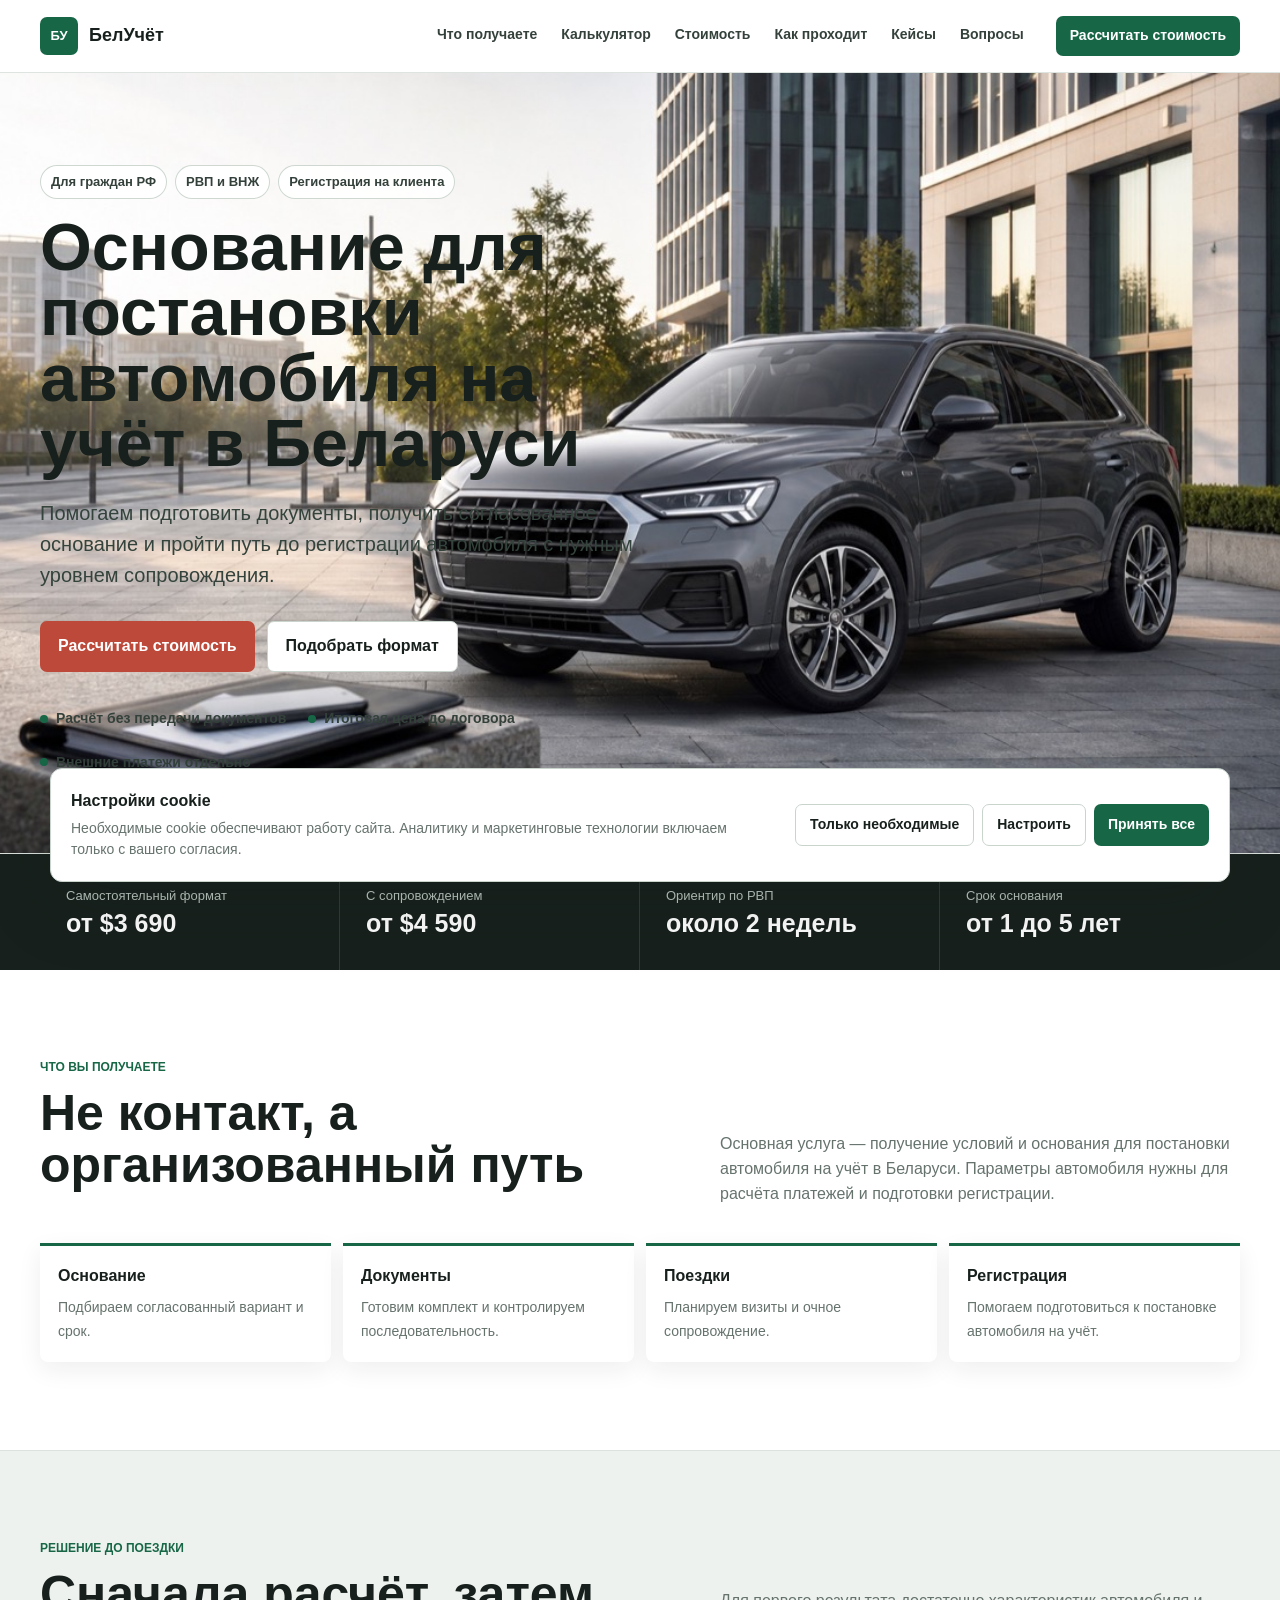
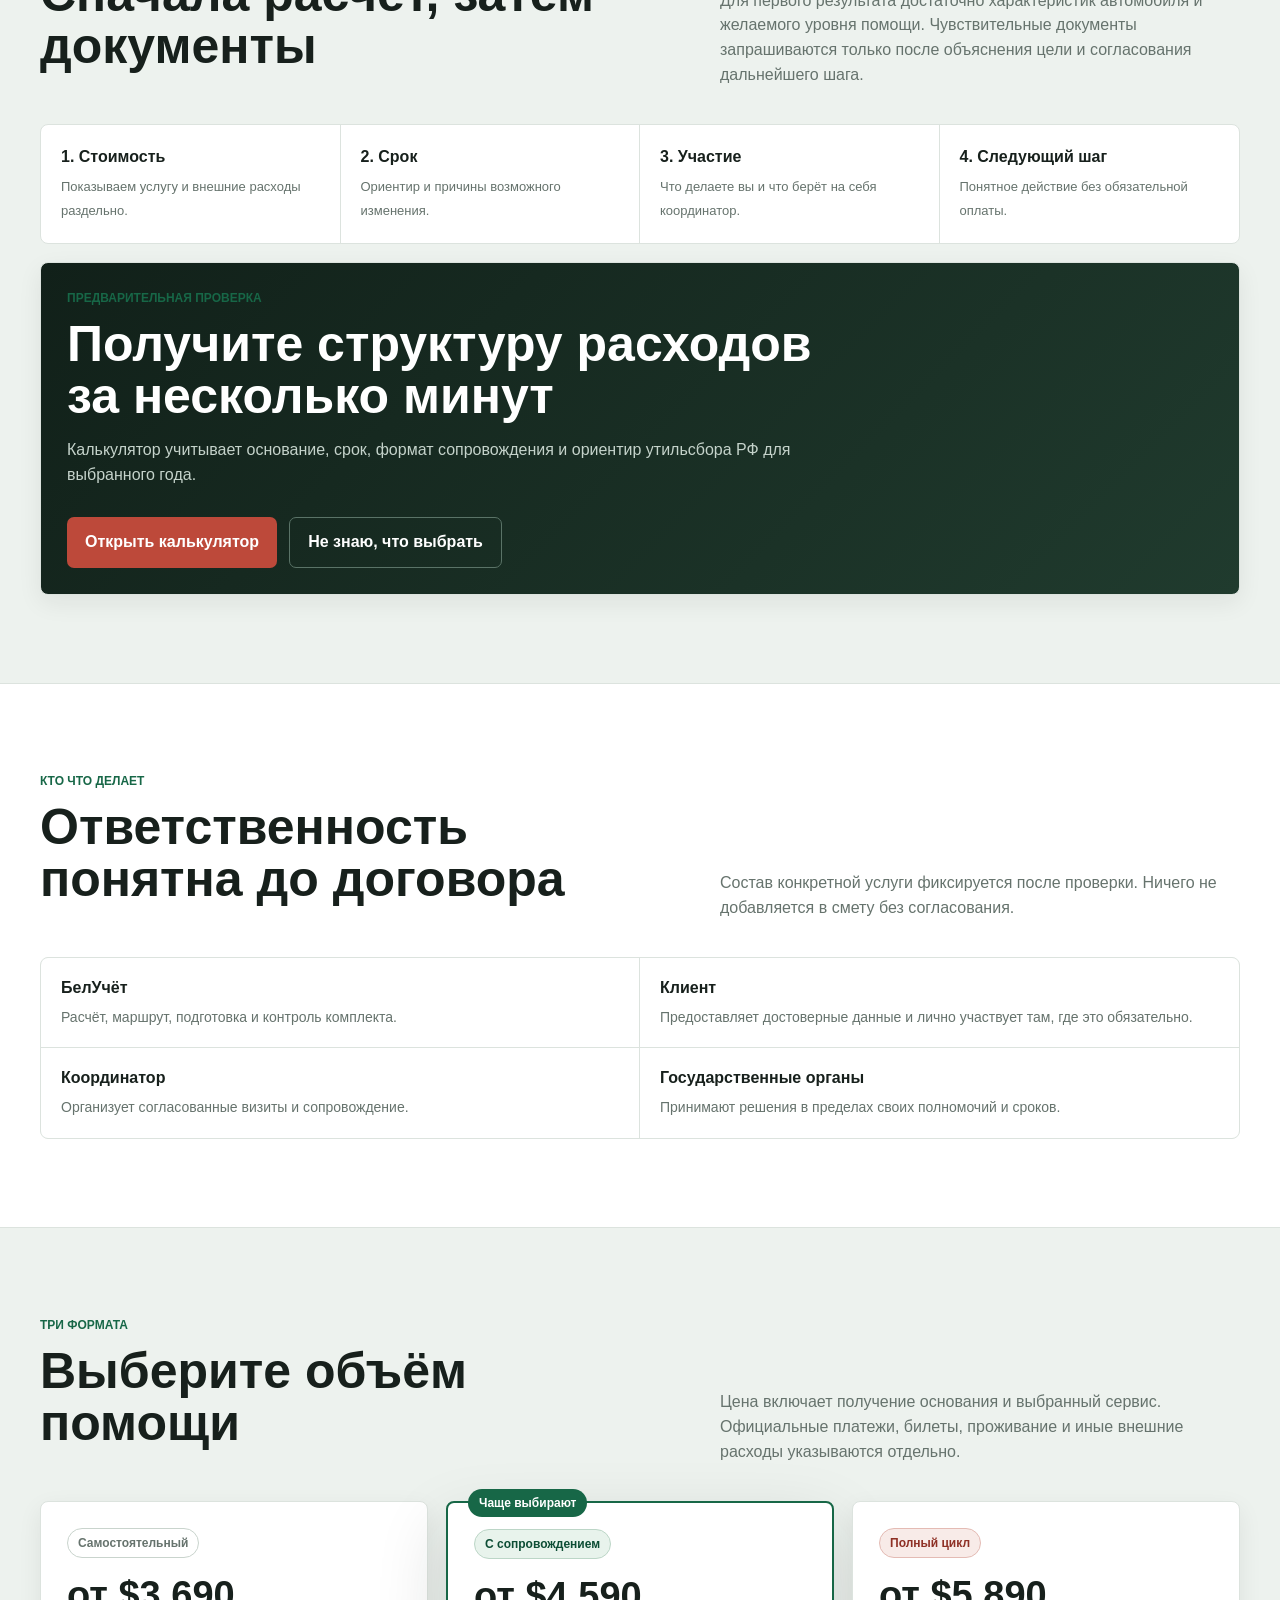
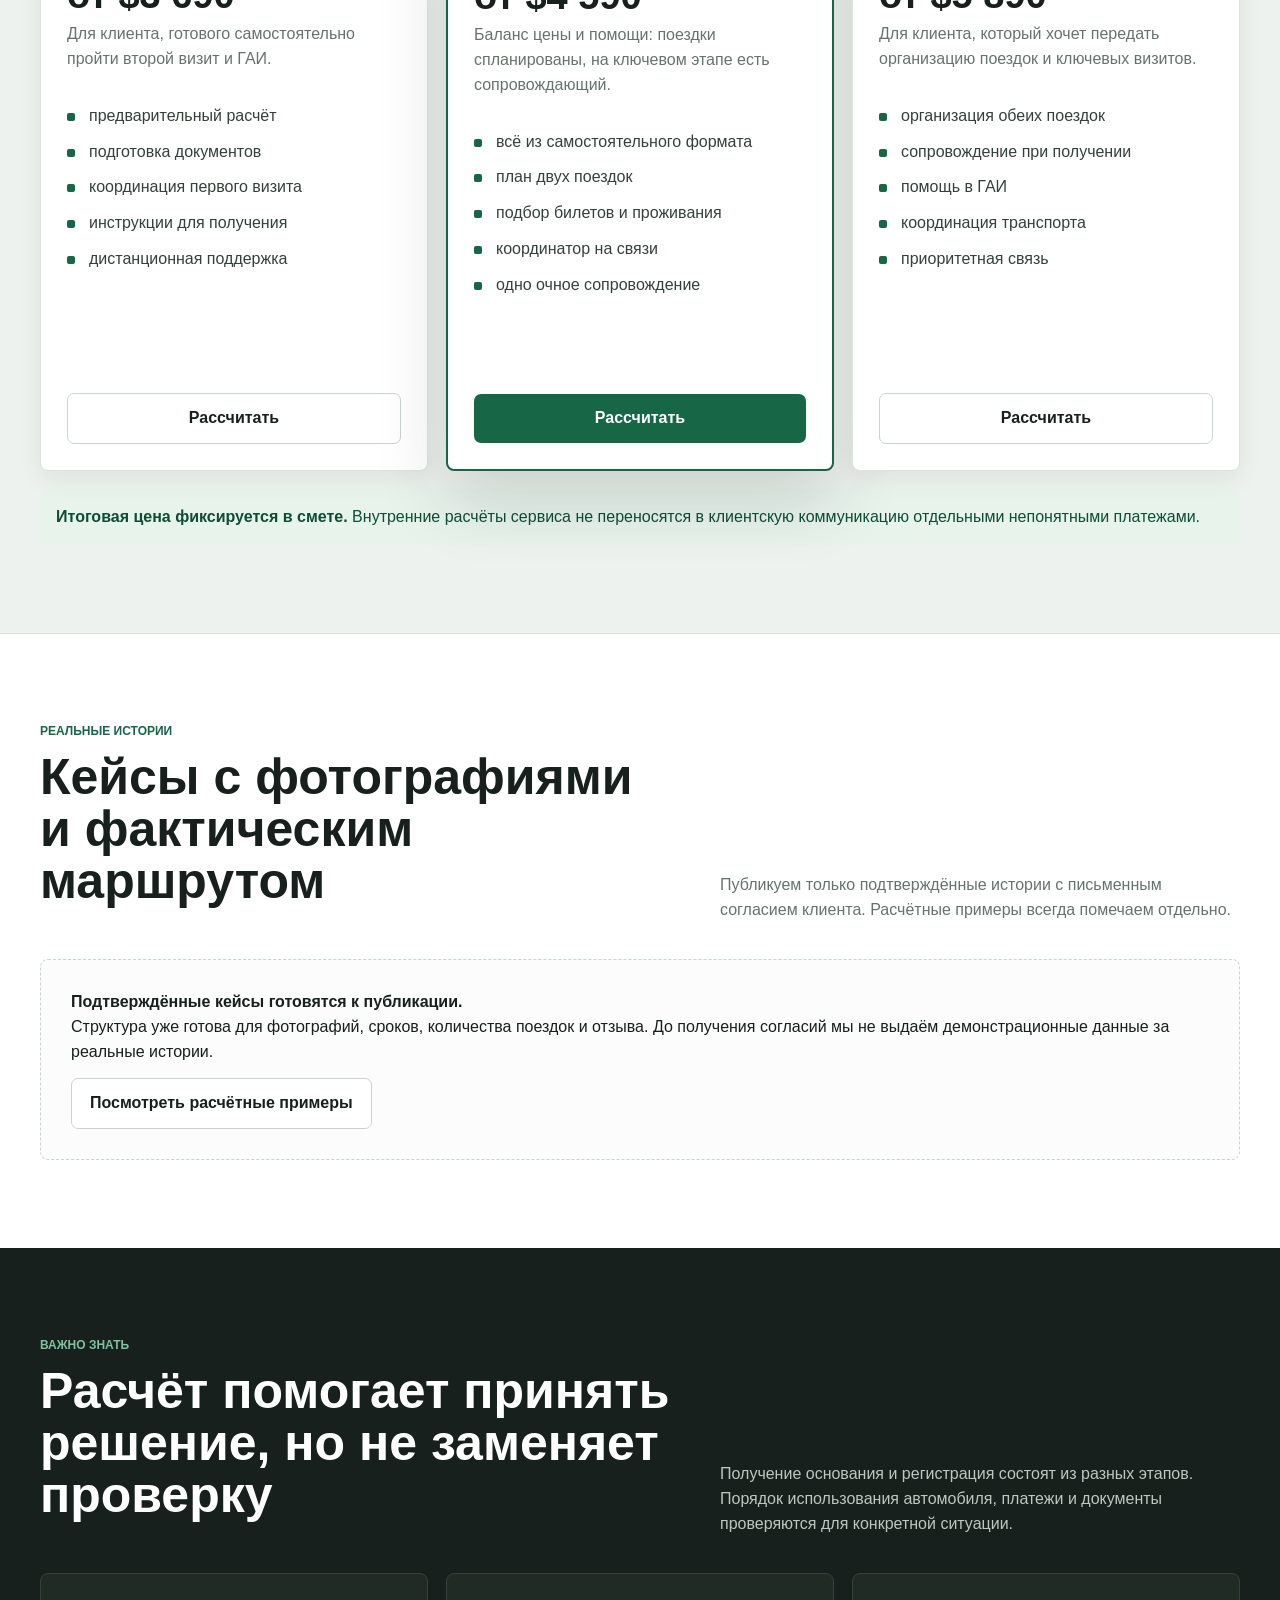
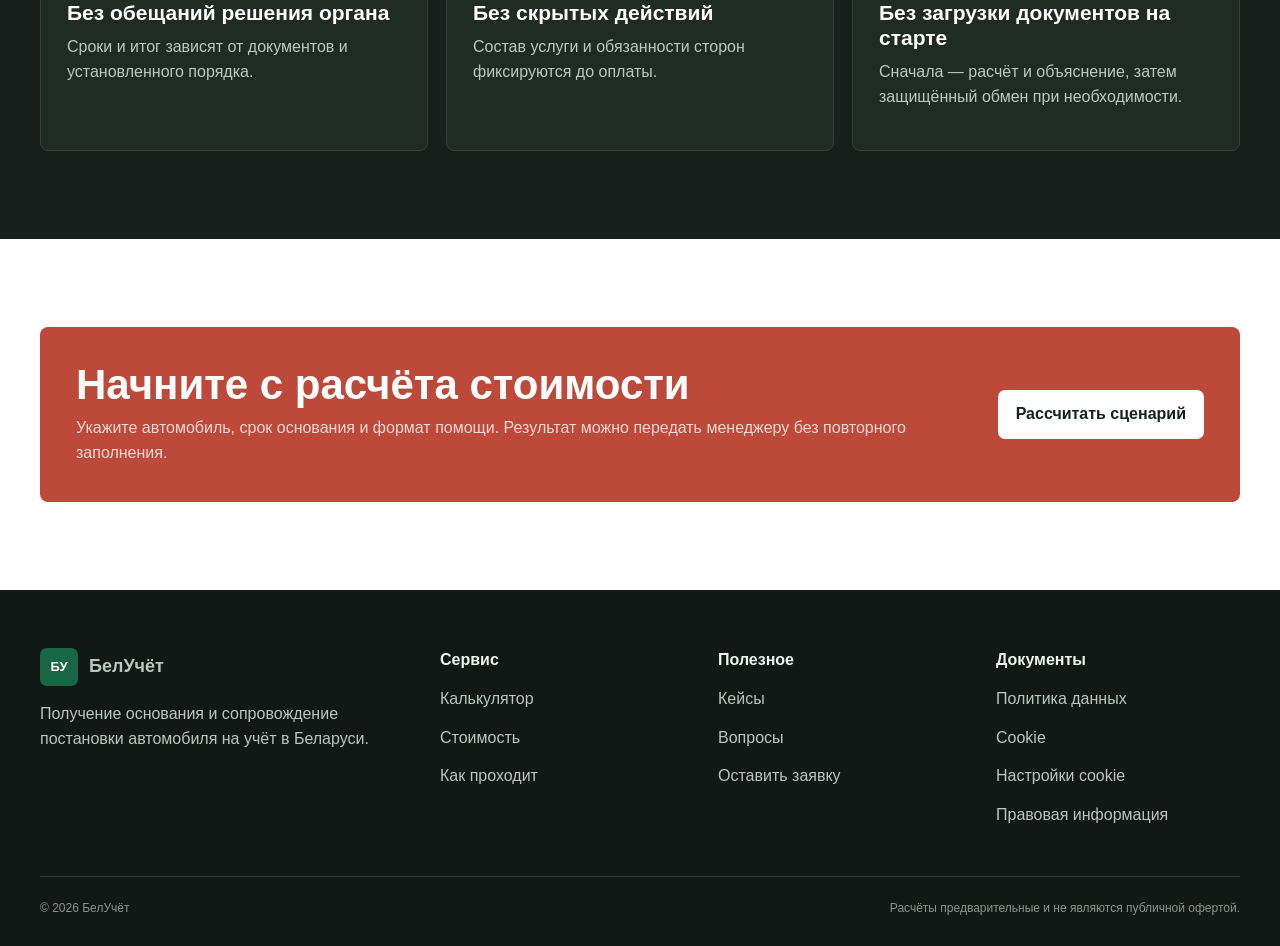
==== index.html @ bab7d585 "Init repo" ====
<!doctype html>
<html lang="ru">
<head>
  <meta charset="utf-8">
  <meta name="viewport" content="width=device-width, initial-scale=1">
  <title>БелУчёт — основание и сопровождение регистрации автомобиля в Беларуси</title>
  <meta name="description" content="Помогаем гражданам РФ получить основание для постановки автомобиля на учёт в Беларуси, подготовить документы и пройти регистрацию в выбранном формате сопровождения.">
  <link rel="canonical" href="https://beluchet.ru/">
  <meta property="og:title" content="БелУчёт — основание для регистрации автомобиля в Беларуси">
  <meta property="og:description" content="Предварительный расчёт, документы, поездки и сопровождение постановки автомобиля на учёт.">
  <meta property="og:image" content="https://beluchet.ru/assets/images/hero-belarus-auto.jpg">
  <meta property="og:type" content="website">
  <link rel="stylesheet" href="/assets/styles.css">
</head>
<body>
  <a class="skip-link" href="#main">К содержанию</a>
  <header class="topbar">
    <div class="wrap nav">
      <a class="brand" href="/" aria-label="БелУчёт, главная"><span class="brand-mark">БУ</span><span>БелУчёт</span></a>
      <nav class="nav-links" aria-label="Основная навигация">
        <a href="#service">Что получаете</a>
        <a href="/calculator/">Калькулятор</a>
        <a href="/services/">Стоимость</a>
        <a href="/process/">Как проходит</a>
        <a href="/cases/">Кейсы</a>
        <a href="/faq/">Вопросы</a>
      </nav>
      <a class="button small-button nav-cta" href="/calculator/">Рассчитать стоимость</a>
      <button class="nav-toggle" type="button" aria-label="Открыть меню" aria-expanded="false"><span></span></button>
    </div>
  </header>

  <main id="main">
    <section class="hero" aria-label="Получение основания для регистрации автомобиля в Беларуси">
      <picture class="hero-media">
        <source media="(max-width: 900px)" srcset="/assets/images/hero-belarus-auto-1200.jpg">
        <img src="/assets/images/hero-belarus-auto.jpg" alt="Автомобиль у современного делового центра">
      </picture>
      <div class="wrap hero-content">
        <div class="hero-copy">
          <div class="hero-kicker"><span class="hero-pill">Для граждан РФ</span><span class="hero-pill">РВП и ВНЖ</span><span class="hero-pill">Регистрация на клиента</span></div>
          <h1>Основание для постановки автомобиля на учёт в Беларуси</h1>
          <p class="lead">Помогаем подготовить документы, получить согласованное основание и пройти путь до регистрации автомобиля с нужным уровнем сопровождения.</p>
          <div class="hero-actions">
            <a class="button red" href="/calculator/">Рассчитать стоимость</a>
            <button class="button secondary" type="button" data-open-basis-check>Подобрать формат</button>
          </div>
          <div class="hero-proof"><span>Расчёт без передачи документов</span><span>Итоговая цена до договора</span><span>Внешние платежи отдельно</span></div>
        </div>
      </div>
    </section>

    <section class="price-rail" aria-label="Основные условия">
      <div class="wrap price-rail-grid">
        <div class="rail-item"><span>Самостоятельный формат</span><strong>от $3 690</strong></div>
        <div class="rail-item"><span>С сопровождением</span><strong>от $4 590</strong></div>
        <div class="rail-item"><span>Ориентир по РВП</span><strong>около 2 недель</strong></div>
        <div class="rail-item"><span>Срок основания</span><strong>от 1 до 5 лет</strong></div>
      </div>
    </section>

    <section class="section white" id="service">
      <div class="wrap">
        <div class="section-head"><div><div class="eyebrow">Что вы получаете</div><h2>Не контакт, а организованный путь</h2></div><p>Основная услуга — получение условий и основания для постановки автомобиля на учёт в Беларуси. Параметры автомобиля нужны для расчёта платежей и подготовки регистрации.</p></div>
        <div class="scope-grid">
          <article class="scope-item"><strong>Основание</strong><span>Подбираем согласованный вариант и срок.</span></article>
          <article class="scope-item"><strong>Документы</strong><span>Готовим комплект и контролируем последовательность.</span></article>
          <article class="scope-item"><strong>Поездки</strong><span>Планируем визиты и очное сопровождение.</span></article>
          <article class="scope-item"><strong>Регистрация</strong><span>Помогаем подготовиться к постановке автомобиля на учёт.</span></article>
        </div>
      </div>
    </section>

    <section class="section tint">
      <div class="wrap">
        <div class="section-head"><div><div class="eyebrow">Решение до поездки</div><h2>Сначала расчёт, затем документы</h2></div><p>Для первого результата достаточно характеристик автомобиля и желаемого уровня помощи. Чувствительные документы запрашиваются только после объяснения цели и согласования дальнейшего шага.</p></div>
        <div class="trust-strip">
          <div><strong>1. Стоимость</strong><span>Показываем услугу и внешние расходы раздельно.</span></div>
          <div><strong>2. Срок</strong><span>Ориентир и причины возможного изменения.</span></div>
          <div><strong>3. Участие</strong><span>Что делаете вы и что берёт на себя координатор.</span></div>
          <div><strong>4. Следующий шаг</strong><span>Понятное действие без обязательной оплаты.</span></div>
        </div>
        <div class="card decision-card" style="margin-top:18px">
          <div class="section-head single" style="margin-bottom:22px"><div><div class="eyebrow">Предварительная проверка</div><h2>Получите структуру расходов за несколько минут</h2><p>Калькулятор учитывает основание, срок, формат сопровождения и ориентир утильсбора РФ для выбранного года.</p></div></div>
          <div class="hero-actions"><a class="button red" href="/calculator/">Открыть калькулятор</a><button class="button secondary" type="button" data-open-basis-check>Не знаю, что выбрать</button></div>
        </div>
      </div>
    </section>

    <section class="section white">
      <div class="wrap">
        <div class="section-head"><div><div class="eyebrow">Кто что делает</div><h2>Ответственность понятна до договора</h2></div><p>Состав конкретной услуги фиксируется после проверки. Ничего не добавляется в смету без согласования.</p></div>
        <div class="role-table">
          <div class="role-row"><div><strong>БелУчёт</strong><span>Расчёт, маршрут, подготовка и контроль комплекта.</span></div><div><strong>Клиент</strong><span>Предоставляет достоверные данные и лично участвует там, где это обязательно.</span></div></div>
          <div class="role-row"><div><strong>Координатор</strong><span>Организует согласованные визиты и сопровождение.</span></div><div><strong>Государственные органы</strong><span>Принимают решения в пределах своих полномочий и сроков.</span></div></div>
        </div>
      </div>
    </section>

    <section class="section tint" id="tariffs">
      <div class="wrap">
        <div class="section-head"><div><div class="eyebrow">Три формата</div><h2>Выберите объём помощи</h2></div><p>Цена включает получение основания и выбранный сервис. Официальные платежи, билеты, проживание и иные внешние расходы указываются отдельно.</p></div>
        <div class="grid three">
          <article class="card price-card"><span class="tag">Самостоятельный</span><div class="price">от $3 690</div><p class="price-sub">Для клиента, готового самостоятельно пройти второй визит и ГАИ.</p><ul class="list"><li>предварительный расчёт</li><li>подготовка документов</li><li>координация первого визита</li><li>инструкции для получения</li><li>дистанционная поддержка</li></ul><a class="button secondary" href="/calculator/?package=self">Рассчитать</a></article>
          <article class="card price-card recommended"><span class="recommend-label">Чаще выбирают</span><span class="tag green">С сопровождением</span><div class="price">от $4 590</div><p class="price-sub">Баланс цены и помощи: поездки спланированы, на ключевом этапе есть сопровождающий.</p><ul class="list"><li>всё из самостоятельного формата</li><li>план двух поездок</li><li>подбор билетов и проживания</li><li>координатор на связи</li><li>одно очное сопровождение</li></ul><a class="button" href="/calculator/?package=assisted">Рассчитать</a></article>
          <article class="card price-card"><span class="tag red">Полный цикл</span><div class="price">от $5 890</div><p class="price-sub">Для клиента, который хочет передать организацию поездок и ключевых визитов.</p><ul class="list"><li>организация обеих поездок</li><li>сопровождение при получении</li><li>помощь в ГАИ</li><li>координация транспорта</li><li>приоритетная связь</li></ul><a class="button secondary" href="/calculator/?package=full">Рассчитать</a></article>
        </div>
        <div class="price-note"><strong>Итоговая цена фиксируется в смете.</strong> Внутренние расчёты сервиса не переносятся в клиентскую коммуникацию отдельными непонятными платежами.</div>
      </div>
    </section>

    <section class="section white">
      <div class="wrap">
        <div class="section-head"><div><div class="eyebrow">Реальные истории</div><h2>Кейсы с фотографиями и фактическим маршрутом</h2></div><p>Публикуем только подтверждённые истории с письменным согласием клиента. Расчётные примеры всегда помечаем отдельно.</p></div>
        <div class="grid three real-cases-grid" data-real-cases></div>
        <div class="cases-empty"><strong>Подтверждённые кейсы готовятся к публикации.</strong><p>Структура уже готова для фотографий, сроков, количества поездок и отзыва. До получения согласий мы не выдаём демонстрационные данные за реальные истории.</p><a class="button secondary" href="/cases/">Посмотреть расчётные примеры</a></div>
      </div>
    </section>

    <section class="section dark">
      <div class="wrap">
        <div class="section-head"><div><div class="eyebrow">Важно знать</div><h2>Расчёт помогает принять решение, но не заменяет проверку</h2></div><p>Получение основания и регистрация состоят из разных этапов. Порядок использования автомобиля, платежи и документы проверяются для конкретной ситуации.</p></div>
        <div class="grid three"><article class="card"><h3>Без обещаний решения органа</h3><p>Сроки и итог зависят от документов и установленного порядка.</p></article><article class="card"><h3>Без скрытых действий</h3><p>Состав услуги и обязанности сторон фиксируются до оплаты.</p></article><article class="card"><h3>Без загрузки документов на старте</h3><p>Сначала — расчёт и объяснение, затем защищённый обмен при необходимости.</p></article></div>
      </div>
    </section>

    <section class="section white"><div class="wrap"><div class="cta-band"><div><h2>Начните с расчёта стоимости</h2><p>Укажите автомобиль, срок основания и формат помощи. Результат можно передать менеджеру без повторного заполнения.</p></div><a class="button" href="/calculator/">Рассчитать сценарий</a></div></div></section>
  </main>

  <dialog data-basis-dialog aria-labelledby="basis-dialog-title">
    <form class="modal-card basis-form" data-basis-form>
      <div class="modal-head"><div><div class="eyebrow">Подбор формата</div><h2 id="basis-dialog-title">Ответьте на два вопроса</h2></div><button class="icon-button" type="button" aria-label="Закрыть" onclick="this.closest('dialog').close()">×</button></div>
      <fieldset><legend>Какое основание рассматриваете?</legend><div class="choice-grid"><label class="choice-card"><input type="radio" name="basis" value="rvp" checked><span><strong>РВП</strong><small>Основной сценарий на 1–5 лет.</small></span></label><label class="choice-card"><input type="radio" name="basis" value="unsure"><span><strong>Нужна рекомендация</strong><small>Сначала сравним доступные варианты.</small></span></label></div></fieldset>
      <fieldset><legend>Как хотите проходить визиты?</legend><div class="choice-grid"><label class="choice-card"><input type="radio" name="visits" value="self" checked><span><strong>Часть самостоятельно</strong><small>Минимальная стоимость сопровождения.</small></span></label><label class="choice-card"><input type="radio" name="visits" value="minimum"><span><strong>Максимум организации</strong><small>Координатор на ключевых этапах.</small></span></label></div></fieldset>
      <button class="button" type="submit">Показать следующий шаг</button><div class="basis-result" data-basis-result hidden></div>
    </form>
  </dialog>
  <dialog class="case-dialog" data-case-dialog><div class="modal-card"><div class="modal-head"><span></span><button class="icon-button" type="button" aria-label="Закрыть" onclick="this.closest('dialog').close()">×</button></div><div data-case-dialog-content></div></div></dialog>

  <footer class="footer"><div class="wrap"><div class="footer-grid"><div><a class="brand" href="/"><span class="brand-mark">БУ</span><span>БелУчёт</span></a><p style="margin-top:16px">Получение основания и сопровождение постановки автомобиля на учёт в Беларуси.</p></div><div><div class="footer-title">Сервис</div><p><a href="/calculator/">Калькулятор</a></p><p><a href="/services/">Стоимость</a></p><p><a href="/process/">Как проходит</a></p></div><div><div class="footer-title">Полезное</div><p><a href="/cases/">Кейсы</a></p><p><a href="/faq/">Вопросы</a></p><p><a href="/contacts/">Оставить заявку</a></p></div><div><div class="footer-title">Документы</div><p><a href="/privacy/">Политика данных</a></p><p><a href="/cookies/">Cookie</a></p><p><a href="#" data-cookie-settings-link>Настройки cookie</a></p><p><a href="/disclaimer/">Правовая информация</a></p></div></div><div class="footer-bottom"><span>© <span data-current-year></span> БелУчёт</span><span>Расчёты предварительные и не являются публичной офертой.</span></div></div></footer>
  <a class="button red sticky-mobile-cta" href="/calculator/">Рассчитать стоимость</a>
  <script src="/assets/runtime-config.js"></script><script src="/assets/config.js"></script><script src="/assets/cases-data.js"></script><script src="/assets/site.js" defer></script>
</body>
</html>
---- assets/styles.css ----
:root {
  --ink: #17201c;
  --ink-soft: #34413b;
  --muted: #66736d;
  --line: #dce3de;
  --line-strong: #c9d4cd;
  --paper: #f5f7f4;
  --white: #ffffff;
  --green: #176747;
  --green-dark: #0d4d35;
  --green-soft: #e8f3ec;
  --red: #bd493a;
  --red-soft: #f8ebe8;
  --blue: #345f78;
  --gold: #b48232;
  --shadow-sm: 0 8px 24px rgba(23, 32, 28, 0.07);
  --shadow-lg: 0 28px 70px rgba(23, 32, 28, 0.16);
  --radius: 8px;
}

* { box-sizing: border-box; }
html { scroll-behavior: smooth; }
body {
  margin: 0;
  color: var(--ink);
  background: var(--paper);
  font: 16px/1.55 Inter, -apple-system, BlinkMacSystemFont, "Segoe UI", Arial, sans-serif;
  text-rendering: optimizeLegibility;
}
body.menu-open { overflow: hidden; }
a { color: inherit; text-decoration: none; }
p { margin: 0 0 14px; }
img { max-width: 100%; display: block; }
button, input, select, textarea { font: inherit; }
.wrap { width: min(1200px, calc(100% - 40px)); margin: 0 auto; }
.narrow { width: min(840px, calc(100% - 40px)); margin: 0 auto; }
.skip-link { position: absolute; left: -9999px; top: 8px; z-index: 100; background: var(--ink); color: #fff; padding: 10px 14px; }
.skip-link:focus { left: 8px; }

.topbar {
  position: sticky;
  top: 0;
  z-index: 30;
  background: rgba(255, 255, 255, 0.94);
  border-bottom: 1px solid rgba(220, 227, 222, 0.92);
  backdrop-filter: blur(16px);
}
.nav { min-height: 72px; display: flex; align-items: center; gap: 30px; }
.brand { display: inline-flex; align-items: center; gap: 11px; font-weight: 850; font-size: 18px; white-space: nowrap; }
.brand-mark {
  width: 38px;
  height: 38px;
  border-radius: 7px;
  background: var(--green);
  color: #fff;
  display: grid;
  place-items: center;
  font-size: 13px;
  font-weight: 900;
}
.nav-links { display: flex; align-items: center; gap: 24px; margin-left: auto; color: var(--ink-soft); font-size: 14px; font-weight: 650; }
.nav-links a { padding: 9px 0; border-bottom: 2px solid transparent; }
.nav-links a:hover, .nav-links a[aria-current="page"] { color: var(--green); border-color: var(--green); }
.nav-cta { margin-left: 2px; }
.nav-toggle {
  display: none;
  width: 44px;
  height: 44px;
  padding: 0;
  border: 1px solid var(--line);
  background: #fff;
  color: var(--ink);
  position: relative;
}
.nav-toggle::before, .nav-toggle::after, .nav-toggle span {
  content: "";
  position: absolute;
  left: 12px;
  width: 18px;
  height: 2px;
  background: currentColor;
}
.nav-toggle::before { top: 14px; }
.nav-toggle span { top: 20px; }
.nav-toggle::after { top: 26px; }

.button, button {
  border: 0;
  border-radius: 7px;
  padding: 12px 18px;
  background: var(--green);
  color: #fff;
  font-weight: 800;
  cursor: pointer;
  display: inline-flex;
  align-items: center;
  justify-content: center;
  gap: 9px;
  min-height: 46px;
  transition: transform 160ms ease, background 160ms ease, box-shadow 160ms ease;
}
.button:hover, button:hover { background: var(--green-dark); transform: translateY(-1px); box-shadow: 0 8px 18px rgba(13, 77, 53, 0.18); }
.button.secondary { background: #fff; color: var(--ink); border: 1px solid var(--line-strong); }
.button.secondary:hover { background: var(--paper); box-shadow: none; }
.button.red { background: var(--red); }
.button.red:hover { background: #9d382c; }
.button.small-button { min-height: 40px; padding: 9px 14px; font-size: 14px; }

.hero {
  min-height: 680px;
  position: relative;
  display: grid;
  align-items: center;
  overflow: hidden;
  background: #edf0ed;
  border-bottom: 1px solid var(--line);
}
.hero-media { position: absolute; inset: 0; }
.hero-media img { width: 100%; height: 100%; object-fit: cover; object-position: center; }
.hero-content { position: relative; z-index: 2; padding: 92px 0 80px; }
.hero-copy { width: min(660px, 58%); }
.hero-kicker { display: flex; flex-wrap: wrap; gap: 8px; margin-bottom: 16px; }
.hero-pill { background: rgba(255,255,255,0.9); border: 1px solid rgba(201,212,205,0.9); border-radius: 999px; padding: 6px 10px; font-size: 13px; font-weight: 750; color: var(--ink-soft); }
.hero h1 { font-size: clamp(46px, 5.2vw, 74px); line-height: 0.98; margin: 0 0 22px; max-width: 690px; }
.hero .lead { font-size: 20px; max-width: 650px; color: #34433c; }
.hero-actions { display: flex; flex-wrap: wrap; gap: 12px; margin-top: 30px; }
.hero-proof { display: flex; flex-wrap: wrap; gap: 22px; margin-top: 36px; color: var(--ink-soft); font-size: 14px; font-weight: 650; }
.hero-proof span { display: flex; align-items: center; gap: 8px; }
.hero-proof span::before { content: ""; width: 8px; height: 8px; border-radius: 50%; background: var(--green); }

.price-rail { background: var(--ink); color: #fff; }
.price-rail-grid { display: grid; grid-template-columns: repeat(4, 1fr); }
.rail-item { min-height: 116px; padding: 24px 26px; border-right: 1px solid rgba(255,255,255,0.12); display: grid; align-content: center; gap: 3px; }
.rail-item:last-child { border-right: 0; }
.rail-item span { color: #bdc8c2; font-size: 13px; }
.rail-item strong { font-size: 25px; line-height: 1.15; }

.section { padding: 88px 0; }
.section.compact { padding: 56px 0; }
.section.white { background: #fff; }
.section.dark { background: var(--ink); color: #fff; }
.section.tint { background: #edf2ee; border-block: 1px solid var(--line); }
.section-head { display: grid; grid-template-columns: minmax(0, 1fr) minmax(280px, 520px); gap: 44px; align-items: end; margin-bottom: 36px; }
.section-head.single { grid-template-columns: 1fr; max-width: 780px; }
.section-head p { color: var(--muted); margin: 0; }
.dark .section-head p { color: #bcc8c1; }
.eyebrow { color: var(--green); font-weight: 850; text-transform: uppercase; font-size: 12px; letter-spacing: 0; margin-bottom: 10px; }
.dark .eyebrow { color: #7bc49f; }
h1, h2, h3, h4 { letter-spacing: 0; }
h1 { font-size: clamp(42px, 6vw, 68px); line-height: 1; margin: 10px 0 22px; }
h2 { font-size: clamp(32px, 4vw, 50px); line-height: 1.04; margin: 0 0 16px; }
h3 { font-size: 21px; line-height: 1.2; margin: 0 0 10px; }
h4 { font-size: 16px; margin: 0 0 8px; }
.lead { font-size: 19px; color: var(--ink-soft); }
.display-number { font-size: 54px; line-height: 1; font-weight: 900; color: var(--green); }
.muted { color: var(--muted); }
.small { font-size: 13px; color: var(--muted); }
.center { text-align: center; }

.grid { display: grid; gap: 18px; }
.grid.two { grid-template-columns: repeat(2, minmax(0, 1fr)); }
.grid.three { grid-template-columns: repeat(3, minmax(0, 1fr)); }
.grid.four { grid-template-columns: repeat(4, minmax(0, 1fr)); }
.card {
  background: var(--white);
  border: 1px solid var(--line);
  border-radius: var(--radius);
  padding: 26px;
  box-shadow: var(--shadow-sm);
}
.dark .card { background: #202b26; border-color: #33413a; box-shadow: none; }
.dark .card p, .dark .card .muted, .dark .card .small { color: #bdc8c2; }
.feature-card { min-height: 250px; display: grid; align-content: start; }
.feature-index { width: 38px; height: 38px; display: grid; place-items: center; background: var(--green-soft); color: var(--green); border-radius: 6px; font-weight: 900; margin-bottom: 46px; }
.tag { display: inline-flex; align-items: center; border: 1px solid var(--line-strong); border-radius: 999px; padding: 5px 10px; color: var(--muted); font-size: 12px; font-weight: 750; background: #fff; width: fit-content; }
.tag.green { background: var(--green-soft); border-color: #bcd6c7; color: var(--green-dark); }
.tag.red { background: var(--red-soft); border-color: #e4bbb4; color: #8e3025; }
.price { font-size: 38px; line-height: 1; font-weight: 900; margin: 18px 0 8px; }
.price-sub { min-height: 46px; color: var(--muted); }
.price-card { display: flex; flex-direction: column; position: relative; min-height: 570px; }
.price-card.recommended { border: 2px solid var(--green); box-shadow: var(--shadow-lg); }
.price-card .button { margin-top: auto; width: 100%; }
.price-card .list { margin-bottom: 24px; }
.recommend-label { position: absolute; top: -14px; left: 20px; background: var(--green); color: #fff; border-radius: 999px; padding: 5px 11px; font-size: 12px; font-weight: 850; }
.list { padding: 0; margin: 18px 0 0; list-style: none; display: grid; gap: 11px; }
.list li { padding-left: 22px; position: relative; color: var(--ink-soft); }
.list li::before { content: ""; position: absolute; left: 0; top: 9px; width: 8px; height: 8px; background: var(--green); border-radius: 2px; }
.list.cross li::before { background: var(--red); }

.term-table { width: 100%; border-collapse: collapse; background: #fff; border: 1px solid var(--line); border-radius: var(--radius); overflow: hidden; box-shadow: var(--shadow-sm); }
.term-table th, .term-table td { padding: 16px 18px; border-bottom: 1px solid var(--line); text-align: right; white-space: nowrap; }
.term-table th:first-child, .term-table td:first-child { text-align: left; }
.term-table th { background: #edf2ee; color: var(--ink-soft); font-size: 13px; }
.term-table tr:last-child td { border-bottom: 0; }
.term-table td strong { color: var(--green-dark); }
.table-scroll { overflow-x: auto; border-radius: var(--radius); }

.calculator-shell { display: grid; grid-template-columns: minmax(0, 1.12fr) minmax(360px, .88fr); gap: 24px; align-items: start; }
.calc-form { padding: 0; overflow: hidden; }
.calc-intro { padding: 25px 26px 20px; border-bottom: 1px solid var(--line); background: #fbfcfb; }
.calc-body { padding: 26px; }
.form-section { padding: 0 0 24px; margin-bottom: 24px; border-bottom: 1px solid var(--line); }
.form-section:last-of-type { border-bottom: 0; margin-bottom: 0; }
.form-section-title { display: flex; align-items: center; justify-content: space-between; gap: 12px; margin-bottom: 14px; }
.form-section-title span { color: var(--muted); font-size: 13px; }
.field-hint { color: var(--muted); font-weight: 500; font-size: 12px; }
.form-help { margin: 12px 0 0; }
.form-grid { display: grid; grid-template-columns: repeat(2, minmax(0, 1fr)); gap: 14px; }
.form-grid.three { grid-template-columns: repeat(3, minmax(0, 1fr)); }
label { display: grid; gap: 7px; color: #263b32; font-weight: 750; font-size: 14px; }
input, select, textarea {
  width: 100%;
  min-height: 48px;
  border: 1px solid var(--line-strong);
  border-radius: 7px;
  padding: 11px 12px;
  background: #fff;
  color: var(--ink);
  outline: none;
}
input:focus, select:focus, textarea:focus { border-color: var(--green); box-shadow: 0 0 0 3px rgba(23, 103, 71, 0.12); }
textarea { min-height: 118px; resize: vertical; }
.check-grid { display: grid; grid-template-columns: repeat(2, minmax(0, 1fr)); gap: 10px; }
.checkline { display: flex; gap: 10px; align-items: flex-start; font-weight: 650; padding: 12px; border: 1px solid var(--line); border-radius: 7px; background: #fff; }
.checkline input { width: 18px; min-height: 18px; margin: 2px 0 0; flex: 0 0 18px; }
.calc-controls { display: flex; justify-content: space-between; gap: 14px; align-items: center; flex-wrap: wrap; }
.calc-result { position: sticky; top: 94px; background: var(--ink); color: #fff; border: 0; box-shadow: var(--shadow-lg); }
.calc-result .tag { background: rgba(255,255,255,.08); border-color: rgba(255,255,255,.18); color: #d7e2dc; }
.result-discount { margin: 18px 0; padding: 18px; background: rgba(23,103,71,.28); border: 1px solid rgba(150,213,179,.42); border-radius: 7px; }
.result-discount span, .result-discount small { display: block; color: #c5d9ce; }
.result-discount strong { display: block; color: #96d5b3; font-size: clamp(38px, 4.2vw, 56px); line-height: 1; margin: 7px 0 5px; overflow-wrap: anywhere; }
.result-total { margin: 18px 0 20px; }
.result-total span { display: block; color: #bdc8c2; font-size: 13px; }
.result-total strong { font-size: clamp(44px, 5vw, 64px); line-height: 1; }
.result-saving { background: #25362e; border: 1px solid #385345; padding: 16px; border-radius: 7px; margin-bottom: 18px; }
.result-saving span { color: #bdd0c5; font-size: 13px; display: block; }
.result-saving strong { color: #96d5b3; font-size: 28px; }
.result-saving strong.negative { color: #ef9f94; }
.result-group { margin-top: 21px; }
.result-group-title { color: #dce7e1; font-weight: 850; font-size: 13px; text-transform: uppercase; letter-spacing: .02em; }
.util-comparison { padding-top: 18px; border-top: 1px solid rgba(255,255,255,.16); }
.breakdown { display: grid; gap: 9px; margin: 18px 0; }
.breakdown div { display: flex; justify-content: space-between; gap: 18px; border-bottom: 1px solid rgba(255,255,255,.12); padding-bottom: 9px; color: #c8d4cd; }
.breakdown strong { color: #fff; text-align: right; }
.breakdown strong small { display: block; color: #aebbb4; font-weight: 600; }
.breakdown .breakdown-total { padding: 12px 0; border-bottom-color: rgba(255,255,255,.28); }
.breakdown .breakdown-total span:first-child { color: #fff; font-weight: 800; }
.breakdown .discount-line strong { color: #96d5b3; }
.calc-result .small { color: #aebbb4; }
.result-actions { display: grid; grid-template-columns: 1fr auto; gap: 10px; margin-top: 20px; }
.result-actions .button { width: 100%; }
.result-actions .button.secondary { background: transparent; color: #fff; border-color: #53625b; }

.steps { counter-reset: step; display: grid; gap: 12px; }
.step { display: grid; grid-template-columns: 56px 1fr auto; gap: 18px; align-items: start; }
.step::before { counter-increment: step; content: counter(step); width: 46px; height: 46px; border-radius: 7px; background: var(--green); color: #fff; display: grid; place-items: center; font-weight: 900; }
.step-time { color: var(--green); font-weight: 800; white-space: nowrap; }
.route-grid { display: grid; grid-template-columns: 1.2fr .8fr; gap: 18px; }
.route-card { display: grid; grid-template-columns: auto 1fr; gap: 14px; align-items: start; }
.route-marker { width: 34px; height: 34px; border-radius: 50%; display: grid; place-items: center; background: var(--red-soft); color: var(--red); font-weight: 900; }

.case-card { padding: 0; overflow: hidden; }
.case-visual { min-height: 160px; padding: 24px; background: #e9eeea; display: flex; align-items: end; border-bottom: 1px solid var(--line); }
.case-visual.red { background: var(--red-soft); }
.case-visual.blue { background: #e8f0f4; }
.case-model { font-size: 26px; font-weight: 900; max-width: 260px; line-height: 1.05; }
.case-body { padding: 24px; }
.case-kpi { display: grid; grid-template-columns: repeat(3, 1fr); gap: 8px; margin-top: 18px; }
.case-kpi div { background: #f1f4f2; border-radius: 6px; padding: 12px; min-width: 0; }
.case-kpi strong { display: block; font-size: 17px; overflow-wrap: anywhere; }

.faq-tools { display: flex; justify-content: flex-end; margin-bottom: 18px; }
.toggle { display: inline-flex; gap: 10px; align-items: center; color: var(--muted); font-size: 14px; }
.toggle input { width: 18px; min-height: 18px; }
.faq-list { display: grid; gap: 10px; }
.faq-item { border: 1px solid var(--line); border-radius: var(--radius); background: #fff; overflow: hidden; }
.faq-item summary { list-style: none; cursor: pointer; padding: 20px 54px 20px 22px; font-weight: 800; position: relative; }
.faq-item summary::-webkit-details-marker { display: none; }
.faq-item summary::after { content: "+"; position: absolute; right: 22px; top: 15px; font-size: 26px; color: var(--green); }
.faq-item[open] summary::after { content: "−"; }
.faq-answer { padding: 0 22px 20px; color: var(--ink-soft); max-width: 920px; }
.legal-answer { display: none; }
[data-faq-mode="legal"] .simple-answer { display: none; }
[data-faq-mode="legal"] .legal-answer { display: block; }

.notice { border-left: 4px solid var(--gold); padding: 15px 17px; background: #fff8e9; border-radius: 7px; color: #594826; }
.notice.green { border-color: var(--green); background: var(--green-soft); color: var(--green-dark); }
.calculator-notes { display: grid; gap: 12px; }
.source-note { margin: 4px 0 0; }
.source-note a { color: var(--green-dark); text-decoration: underline; text-underline-offset: 2px; }
.cta-band { display: grid; grid-template-columns: 1.2fr auto; gap: 30px; align-items: center; background: var(--red); color: #fff; border-radius: var(--radius); padding: 36px; }
.cta-band h2 { font-size: clamp(28px, 3.5vw, 42px); margin: 0 0 10px; }
.cta-band p { color: #f7d8d2; margin: 0; }
.cta-band .button { background: #fff; color: var(--ink); }
.contact-panel { background: var(--ink); color: #fff; }
.contact-panel p, .contact-panel .small { color: #bdc8c2; }
.contact-line { padding: 16px 0; border-bottom: 1px solid rgba(255,255,255,.13); }
.contact-line:last-child { border-bottom: 0; }
.contact-line span { display: block; color: #9eadA5; font-size: 12px; text-transform: uppercase; }
.contact-line strong { font-size: 19px; }
.document { display: grid; gap: 18px; }
.document section { background: #fff; border: 1px solid var(--line); border-radius: var(--radius); padding: 24px; }
.document h2 { font-size: 26px; }
.hidden { display: none !important; }

.trust-strip { display: grid; grid-template-columns: repeat(4, 1fr); border: 1px solid var(--line); border-radius: var(--radius); overflow: hidden; background: #fff; }
.trust-strip div { padding: 20px; border-right: 1px solid var(--line); }
.trust-strip div:last-child { border-right: 0; }
.trust-strip strong { display: block; margin-bottom: 4px; }
.trust-strip span { color: var(--muted); font-size: 13px; }
.decision-card { background: linear-gradient(135deg, #112019, #203b2e); color: #fff; overflow: hidden; }
.decision-card p { color: #c5d3cb; }
.decision-card .button.secondary { background: transparent; color: #fff; border-color: #5a7367; }
.scope-grid { display: grid; grid-template-columns: repeat(4, 1fr); gap: 12px; margin-top: 24px; }
.scope-item { border-top: 3px solid var(--green); padding: 18px; background: #fff; border-radius: 0 0 var(--radius) var(--radius); box-shadow: var(--shadow-sm); }
.scope-item strong { display: block; margin-bottom: 6px; }
.scope-item span { color: var(--muted); font-size: 14px; }
.role-table { display: grid; gap: 1px; background: var(--line); border: 1px solid var(--line); border-radius: var(--radius); overflow: hidden; }
.role-row { display: grid; grid-template-columns: 1fr 1fr; background: #fff; }
.role-row > div { padding: 18px 20px; }
.role-row > div:first-child { border-right: 1px solid var(--line); }
.role-row strong { display: block; margin-bottom: 4px; }
.role-row span { color: var(--muted); font-size: 14px; }
.price-note { margin-top: 18px; padding: 16px; border-radius: var(--radius); background: var(--green-soft); color: var(--green-dark); }
.sticky-mobile-cta { display: none; }

dialog { border: 0; padding: 0; border-radius: 12px; width: min(760px, calc(100% - 28px)); max-height: calc(100vh - 32px); box-shadow: 0 30px 90px rgba(0,0,0,.3); }
dialog::backdrop { background: rgba(12, 20, 16, .64); backdrop-filter: blur(3px); }
.modal-card, .cookie-dialog-card { padding: 28px; overflow: auto; max-height: calc(100vh - 32px); }
.modal-head { display: flex; align-items: flex-start; justify-content: space-between; gap: 20px; margin-bottom: 22px; }
.modal-head h2 { font-size: clamp(28px, 4vw, 40px); margin: 0; }
.icon-button { width: 42px; min-height: 42px; padding: 0; border-radius: 50%; font-size: 25px; background: var(--paper); color: var(--ink); flex: 0 0 42px; }
.modal-actions { display: flex; justify-content: flex-end; gap: 10px; margin-top: 22px; }
.basis-form { display: grid; gap: 18px; }
.choice-grid { display: grid; grid-template-columns: repeat(2, 1fr); gap: 10px; }
.choice-card { display: flex; gap: 10px; align-items: flex-start; padding: 16px; border: 1px solid var(--line); border-radius: var(--radius); }
.choice-card input { width: 18px; min-height: 18px; flex: 0 0 18px; }
.basis-result { background: var(--green-soft); color: var(--green-dark); padding: 18px; border-radius: var(--radius); }

.cookie-banner { position: fixed; z-index: 80; left: 18px; right: 18px; bottom: 18px; display: grid; grid-template-columns: minmax(0, 1fr) auto; gap: 24px; align-items: center; max-width: 1180px; margin: auto; padding: 20px; border: 1px solid var(--line-strong); border-radius: 12px; background: #fff; box-shadow: 0 22px 70px rgba(18,31,24,.2); }
.cookie-banner[hidden] { display: none; }
.cookie-banner p { margin: 4px 0 0; color: var(--muted); font-size: 14px; }
.cookie-actions { display: flex; flex-wrap: wrap; justify-content: flex-end; gap: 8px; }
.cookie-options { display: grid; gap: 10px; }
.cookie-option { display: flex; grid-template-columns: none; justify-content: space-between; align-items: center; gap: 20px; padding: 16px; border: 1px solid var(--line); border-radius: var(--radius); }
.cookie-option span { display: grid; gap: 3px; }
.cookie-option small { color: var(--muted); font-weight: 400; }
.cookie-option input { width: 20px; min-height: 20px; flex: 0 0 20px; }
.footer-cookie-link { background: none; border: 0; padding: 0; min-height: 0; color: inherit; font-weight: inherit; text-decoration: underline; }

.real-cases-grid:empty + .cases-empty { display: block; }
.real-cases-grid:not(:empty) + .cases-empty { display: none; }
.cases-empty { border: 1px dashed var(--line-strong); border-radius: var(--radius); padding: 30px; background: #fbfcfb; }
.case-photo-button { display: block; padding: 0; border-radius: 0; width: 100%; height: 220px; overflow: hidden; background: #e7ece8; }
.case-photo-button img { width: 100%; height: 100%; object-fit: cover; transition: transform .25s ease; }
.case-photo-button:hover img { transform: scale(1.025); }
.case-facts { display: flex; flex-wrap: wrap; gap: 6px; margin: 16px 0; }
.case-facts span { padding: 5px 9px; border-radius: 999px; background: var(--paper); color: var(--muted); font-size: 12px; }
.case-dialog { width: min(1040px, calc(100% - 28px)); }
.case-dialog-grid { display: grid; grid-template-columns: 1.1fr .9fr; gap: 28px; }
.case-gallery { display: grid; grid-template-columns: repeat(2, 1fr); gap: 8px; }
.case-gallery img { width: 100%; height: 190px; object-fit: cover; border-radius: 6px; }
.case-gallery img:first-child { grid-column: 1 / -1; height: 300px; }
.case-details { display: grid; grid-template-columns: repeat(2, 1fr); gap: 10px; margin: 22px 0; }
.case-details div { padding: 12px; background: var(--paper); border-radius: 6px; }
.case-details dt { color: var(--muted); font-size: 12px; }
.case-details dd { margin: 3px 0 0; font-weight: 800; }
blockquote { margin: 20px 0; padding: 18px; border-left: 4px solid var(--green); background: var(--green-soft); color: var(--green-dark); }

.footer { background: #111916; color: #eef4f0; padding: 58px 0 28px; }
.footer-grid { display: grid; grid-template-columns: 1.5fr repeat(3, 1fr); gap: 34px; }
.footer a, .footer p { color: #b9c7c0; }
.footer a:hover { color: #fff; }
.footer-title { font-weight: 900; margin-bottom: 14px; }
.footer-bottom { margin-top: 34px; padding-top: 22px; border-top: 1px solid #2c3832; display: flex; justify-content: space-between; gap: 20px; color: #87968e; font-size: 12px; }

@media (max-width: 980px) {
  .nav { min-height: 66px; }
  .nav-toggle { display: inline-flex; margin-left: auto; }
  .nav-cta { display: none; }
  .nav-links {
    display: none;
    position: fixed;
    inset: 66px 0 auto;
    background: #fff;
    padding: 20px;
    border-bottom: 1px solid var(--line);
    box-shadow: var(--shadow-lg);
    flex-direction: column;
    align-items: stretch;
    gap: 4px;
  }
  .menu-open .nav-links { display: flex; }
  .nav-links a { padding: 12px; border: 0; }
  .hero { min-height: 640px; }
  .hero-media img { object-position: 62% center; }
  .hero::after { content: ""; position: absolute; inset: 0; background: rgba(245,247,244,.68); }
  .hero-copy { width: min(720px, 86%); }
  .price-rail-grid { grid-template-columns: repeat(2, 1fr); }
  .rail-item:nth-child(2) { border-right: 0; }
  .rail-item:nth-child(-n+2) { border-bottom: 1px solid rgba(255,255,255,.12); }
  .section-head, .calculator-shell, .route-grid { grid-template-columns: 1fr; }
  .calc-result { position: static; }
  .grid.four { grid-template-columns: repeat(2, minmax(0, 1fr)); }
  .footer-grid { grid-template-columns: repeat(2, 1fr); }
  .trust-strip, .scope-grid { grid-template-columns: repeat(2, 1fr); }
  .trust-strip div:nth-child(2) { border-right: 0; }
  .trust-strip div:nth-child(-n+2) { border-bottom: 1px solid var(--line); }
  .case-dialog-grid { grid-template-columns: 1fr; }
}

@media (max-width: 720px) {
  .wrap, .narrow { width: min(100% - 24px, 1200px); }
  .hero { min-height: 650px; align-items: end; }
  .hero-media img { object-position: 69% center; }
  .hero::after { background: rgba(245,247,244,.8); }
  .hero-content { padding: 80px 0 50px; }
  .hero-copy { width: 100%; }
  .hero h1, h1 { font-size: 42px; }
  .hero .lead, .lead { font-size: 17px; }
  .hero-actions { display: grid; }
  .hero-actions .button { width: 100%; }
  .hero-proof { display: grid; gap: 9px; }
  .price-rail-grid { grid-template-columns: 1fr; }
  .rail-item { min-height: 88px; border-right: 0; border-bottom: 1px solid rgba(255,255,255,.12); padding: 18px 20px; }
  .rail-item:nth-child(2) { border-bottom: 1px solid rgba(255,255,255,.12); }
  .section { padding: 66px 0; }
  .section-head { gap: 12px; margin-bottom: 28px; }
  .grid.two, .grid.three, .grid.four, .form-grid, .form-grid.three, .check-grid, .footer-grid { grid-template-columns: 1fr; }
  .price-card { min-height: auto; }
  .price-card .button { margin-top: 24px; }
  .calc-intro, .calc-body, .card { padding: 20px; }
  .result-actions { grid-template-columns: 1fr; }
  .step { grid-template-columns: 48px 1fr; }
  .step-time { grid-column: 2; }
  .case-kpi { grid-template-columns: 1fr; }
  .cta-band { grid-template-columns: 1fr; padding: 26px 22px; }
  .cta-band .button { width: 100%; }
  .footer-bottom { display: grid; }
  .trust-strip, .scope-grid, .choice-grid, .case-details { grid-template-columns: 1fr; }
  .trust-strip div { border-right: 0; border-bottom: 1px solid var(--line); }
  .trust-strip div:last-child { border-bottom: 0; }
  .role-row { grid-template-columns: 1fr; }
  .role-row > div:first-child { border-right: 0; border-bottom: 1px solid var(--line); }
  .cookie-banner { left: 10px; right: 10px; bottom: 10px; grid-template-columns: 1fr; padding: 16px; }
  .cookie-actions { display: grid; grid-template-columns: 1fr; }
  .modal-actions { display: grid; }
  .case-gallery { grid-template-columns: 1fr; }
  .case-gallery img, .case-gallery img:first-child { grid-column: auto; height: 220px; }
  .sticky-mobile-cta { display: block; position: fixed; z-index: 25; left: 12px; right: 12px; bottom: 12px; }
  .cookie-banner:not([hidden]) ~ .sticky-mobile-cta { display: none; }
  body { padding-bottom: 68px; }
}

@media (prefers-reduced-motion: reduce) {
  html { scroll-behavior: auto; }
  *, *::before, *::after { transition: none !important; }
}
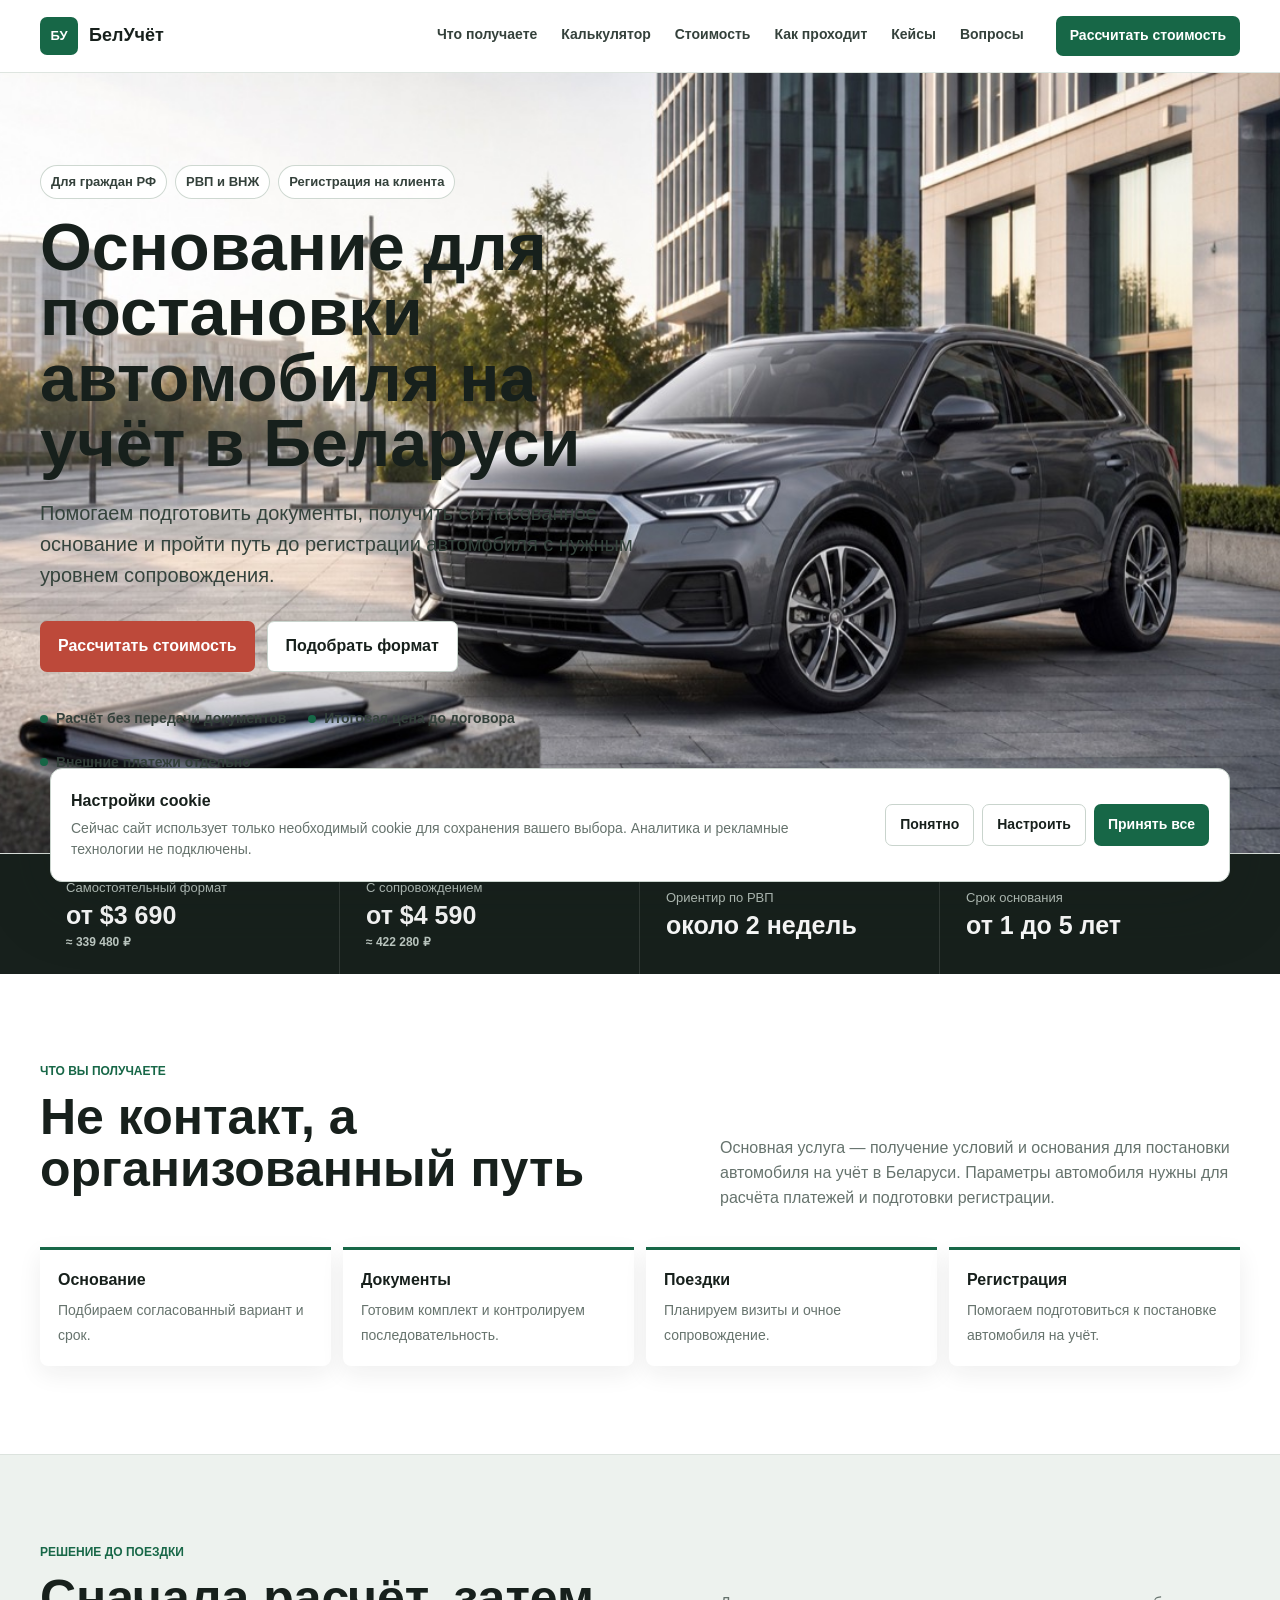
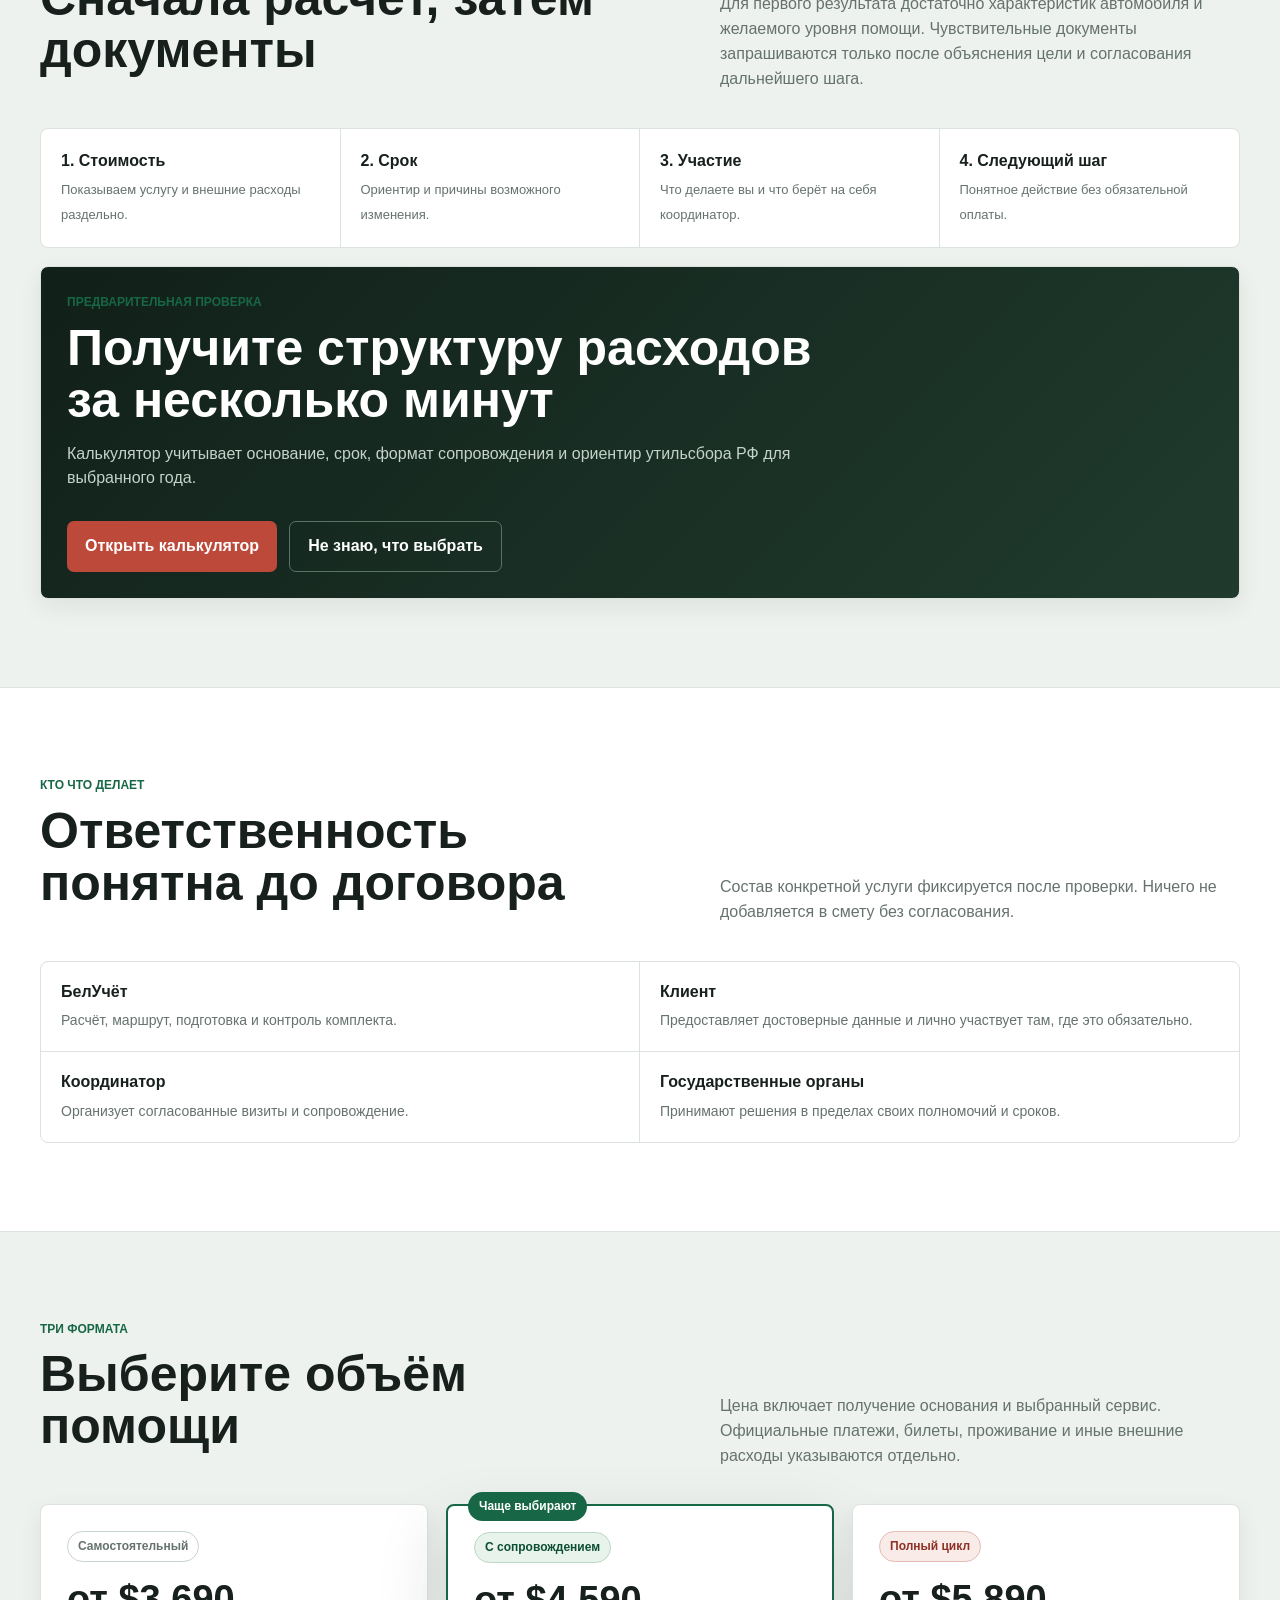
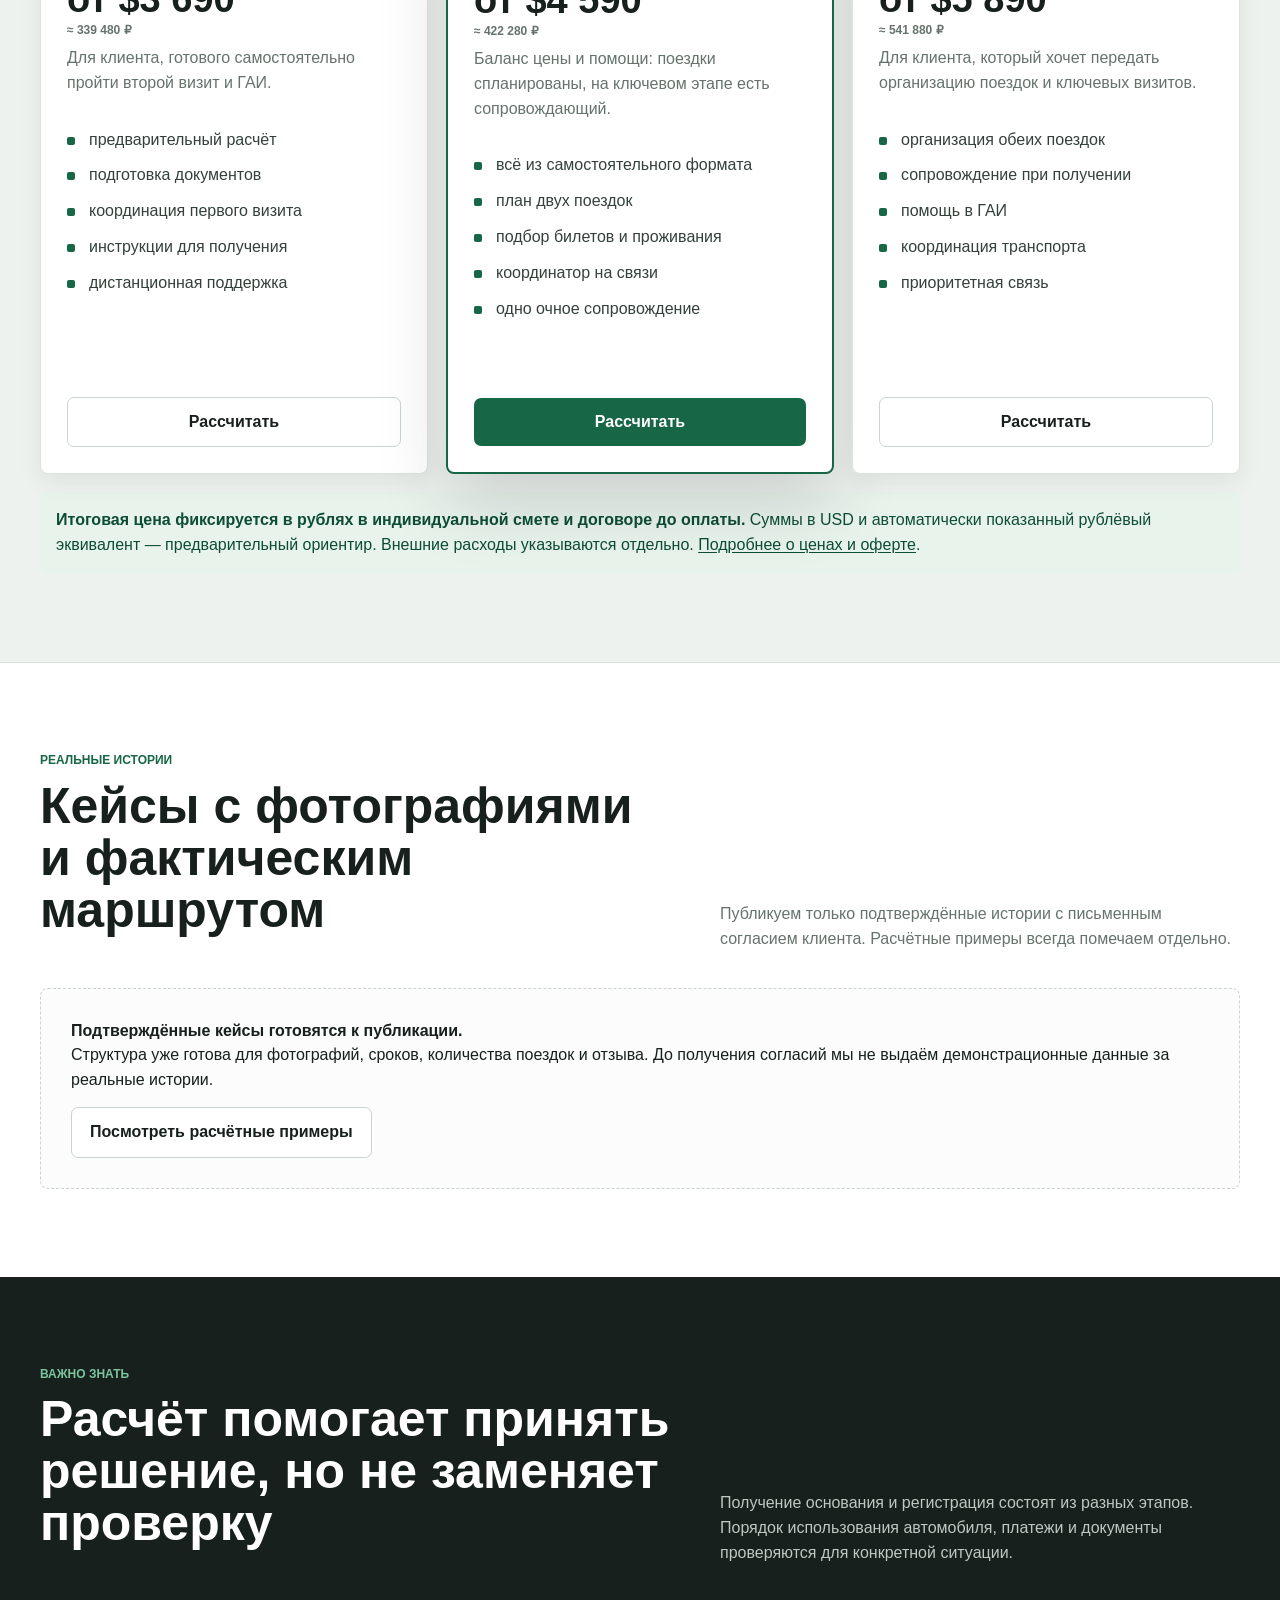
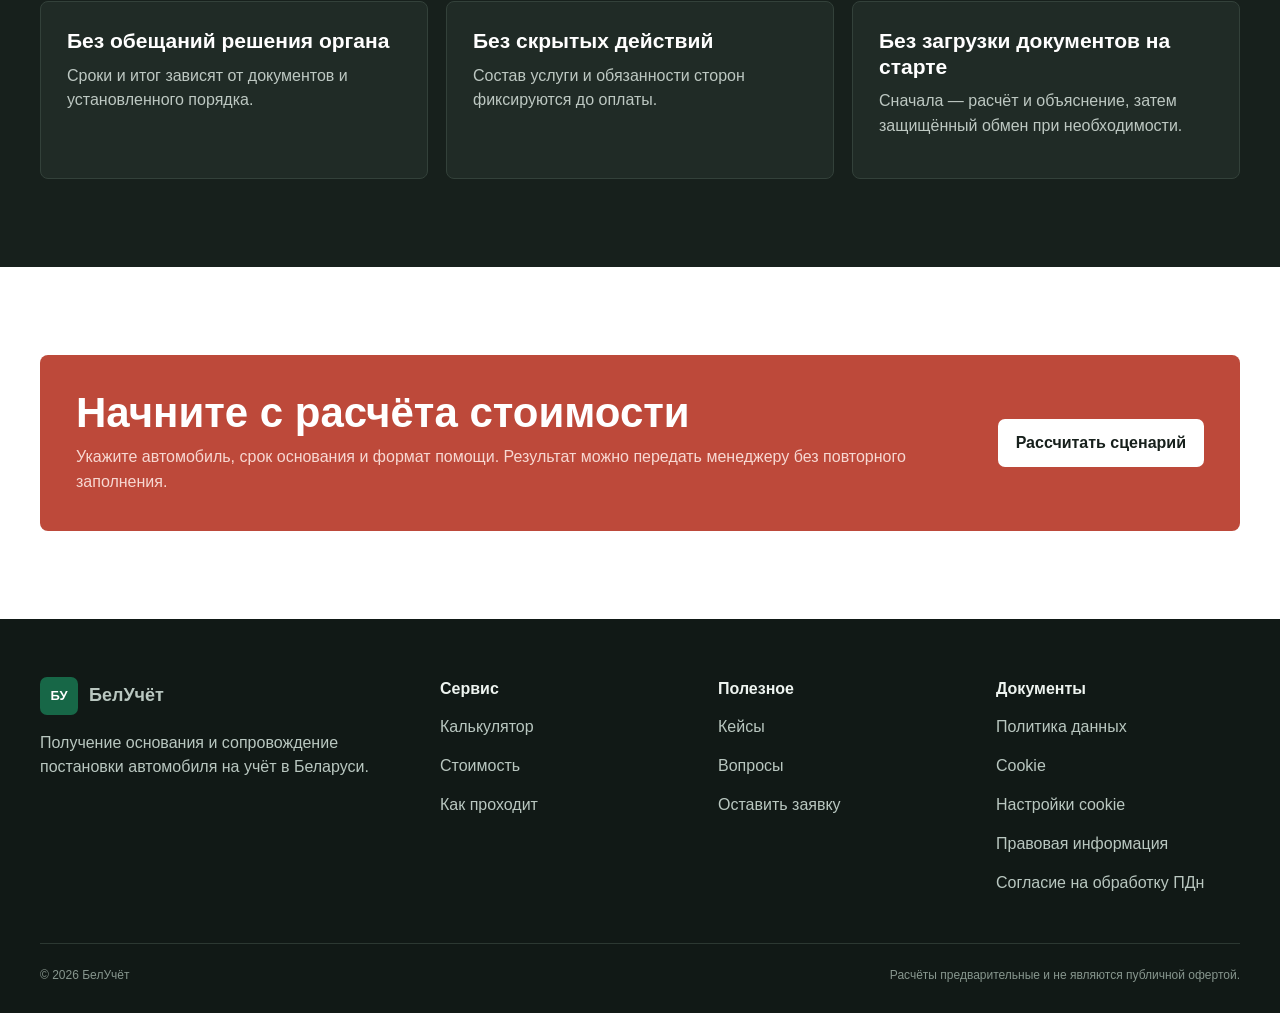
==== commit a27d5a0f: "Улучшение калькулятора и файлов конфиденциальности и тд" ====
--- a/index.html
+++ b/index.html
@@ -105,7 +105,7 @@
           <article class="card price-card recommended"><span class="recommend-label">Чаще выбирают</span><span class="tag green">С сопровождением</span><div class="price">от $4 590</div><p class="price-sub">Баланс цены и помощи: поездки спланированы, на ключевом этапе есть сопровождающий.</p><ul class="list"><li>всё из самостоятельного формата</li><li>план двух поездок</li><li>подбор билетов и проживания</li><li>координатор на связи</li><li>одно очное сопровождение</li></ul><a class="button" href="/calculator/?package=assisted">Рассчитать</a></article>
           <article class="card price-card"><span class="tag red">Полный цикл</span><div class="price">от $5 890</div><p class="price-sub">Для клиента, который хочет передать организацию поездок и ключевых визитов.</p><ul class="list"><li>организация обеих поездок</li><li>сопровождение при получении</li><li>помощь в ГАИ</li><li>координация транспорта</li><li>приоритетная связь</li></ul><a class="button secondary" href="/calculator/?package=full">Рассчитать</a></article>
         </div>
-        <div class="price-note"><strong>Итоговая цена фиксируется в смете.</strong> Внутренние расчёты сервиса не переносятся в клиентскую коммуникацию отдельными непонятными платежами.</div>
+        <div class="price-note"><strong>Итоговая цена фиксируется в рублях в индивидуальной смете и договоре до оплаты.</strong> Суммы в USD и автоматически показанный рублёвый эквивалент — предварительный ориентир. Внешние расходы указываются отдельно. <a href="/disclaimer/" class="text-link">Подробнее о ценах и оферте</a>.</div>
       </div>
     </section>
 
--- a/assets/styles.css
+++ b/assets/styles.css
@@ -204,6 +204,11 @@
 .form-section-title { display: flex; align-items: center; justify-content: space-between; gap: 12px; margin-bottom: 14px; }
 .form-section-title span { color: var(--muted); font-size: 13px; }
 .field-hint { color: var(--muted); font-weight: 500; font-size: 12px; }
+.label-with-help { display: inline-flex; align-items: center; gap: 6px; width: fit-content; }
+.help-tip { position: relative; z-index: 3; display: inline-grid; place-items: center; width: 18px; height: 18px; border: 1px solid #8fa39a; border-radius: 50%; color: var(--green-dark); background: #f7faf8; font-size: 12px; font-weight: 900; line-height: 1; cursor: help; outline: none; }
+.help-tip:focus { box-shadow: 0 0 0 3px rgba(23, 103, 71, .14); }
+.help-tip-text { position: absolute; z-index: 15; left: 50%; bottom: calc(100% + 9px); width: min(290px, 72vw); padding: 10px 12px; border-radius: 7px; background: var(--ink); color: #fff; box-shadow: var(--shadow-lg); font-size: 12px; font-weight: 550; line-height: 1.4; transform: translate(-50%, 4px); opacity: 0; visibility: hidden; pointer-events: none; transition: opacity .16s ease, transform .16s ease; }
+.help-tip:hover .help-tip-text, .help-tip:focus .help-tip-text, .help-tip:focus-within .help-tip-text { opacity: 1; visibility: visible; transform: translate(-50%, 0); }
 .form-help { margin: 12px 0 0; }
 .form-grid { display: grid; grid-template-columns: repeat(2, minmax(0, 1fr)); gap: 14px; }
 .form-grid.three { grid-template-columns: repeat(3, minmax(0, 1fr)); }
@@ -223,29 +228,53 @@
 .check-grid { display: grid; grid-template-columns: repeat(2, minmax(0, 1fr)); gap: 10px; }
 .checkline { display: flex; gap: 10px; align-items: flex-start; font-weight: 650; padding: 12px; border: 1px solid var(--line); border-radius: 7px; background: #fff; }
 .checkline input { width: 18px; min-height: 18px; margin: 2px 0 0; flex: 0 0 18px; }
+.checkline small { display: block; color: var(--muted); font-weight: 500; margin-top: 3px; }
+.tax-comfort-check { margin-top: 14px; }
+.tariff-choice-grid { display: grid; grid-template-columns: repeat(3, minmax(0, 1fr)); gap: 10px; }
+.tariff-choice { display: block; cursor: pointer; }
+.tariff-choice input { position: absolute; width: 1px; min-height: 1px; opacity: 0; }
+.tariff-choice > span { display: grid; align-content: start; min-height: 148px; padding: 16px; border: 1px solid var(--line-strong); border-radius: 8px; background: #fff; transition: border-color .16s ease, box-shadow .16s ease, background .16s ease; }
+.tariff-choice strong, .tariff-choice small, .tariff-choice b { display: block; }
+.tariff-choice strong { color: var(--ink); }
+.tariff-choice small { margin-top: 6px; color: var(--muted); font-weight: 500; line-height: 1.35; }
+.tariff-choice b { align-self: end; margin-top: 14px; color: var(--green-dark); font-size: 20px; }
+.tariff-choice input:checked + span { border-color: var(--green); background: var(--green-soft); box-shadow: 0 0 0 2px rgba(23, 103, 71, .12); }
+.tariff-choice input:focus-visible + span { outline: 3px solid rgba(23, 103, 71, .2); outline-offset: 2px; }
+.calc-disclosure { margin-top: 12px; border: 1px solid var(--line); border-radius: 8px; background: #fbfcfb; }
+.calc-disclosure summary { display: flex; justify-content: space-between; align-items: center; gap: 14px; padding: 14px 16px; cursor: pointer; color: var(--ink-soft); font-size: 14px; font-weight: 800; }
+.calc-disclosure summary small { color: var(--muted); font-weight: 550; text-align: right; }
+.calc-disclosure[open] summary { border-bottom: 1px solid var(--line); }
+.disclosure-body { padding: 16px; }
 .calc-controls { display: flex; justify-content: space-between; gap: 14px; align-items: center; flex-wrap: wrap; }
 .calc-result { position: sticky; top: 94px; background: var(--ink); color: #fff; border: 0; box-shadow: var(--shadow-lg); }
 .calc-result .tag { background: rgba(255,255,255,.08); border-color: rgba(255,255,255,.18); color: #d7e2dc; }
-.result-discount { margin: 18px 0; padding: 18px; background: rgba(23,103,71,.28); border: 1px solid rgba(150,213,179,.42); border-radius: 7px; }
-.result-discount span, .result-discount small { display: block; color: #c5d9ce; }
-.result-discount strong { display: block; color: #96d5b3; font-size: clamp(38px, 4.2vw, 56px); line-height: 1; margin: 7px 0 5px; overflow-wrap: anywhere; }
+.result-primary { margin: 18px 0 14px; padding: 20px; background: linear-gradient(145deg, rgba(23,103,71,.5), rgba(23,103,71,.2)); border: 1px solid rgba(150,213,179,.5); border-radius: 9px; }
+.result-primary span, .result-primary small { display: block; color: #d7e7de; }
+.result-primary > span { font-weight: 800; }
+.result-primary strong { display: block; color: #a8ebc6; font-size: clamp(42px, 4.8vw, 62px); line-height: .98; margin: 9px 0 8px; overflow-wrap: anywhere; }
+.result-primary strong.negative { color: #ef9f94; }
+.result-proof-grid { display: grid; grid-template-columns: repeat(2, minmax(0, 1fr)); gap: 10px; margin-bottom: 22px; }
+.result-proof-grid > div { padding: 13px; border: 1px solid rgba(255,255,255,.14); border-radius: 7px; background: rgba(255,255,255,.04); }
+.result-proof-grid span, .result-proof-grid small { display: block; color: #b9c9c0; font-size: 12px; }
+.result-proof-grid strong { display: block; color: #fff; font-size: 20px; margin-top: 4px; overflow-wrap: anywhere; }
+.result-proof-grid strong.negative { color: #ef9f94; }
 .result-total { margin: 18px 0 20px; }
 .result-total span { display: block; color: #bdc8c2; font-size: 13px; }
 .result-total strong { font-size: clamp(44px, 5vw, 64px); line-height: 1; }
-.result-saving { background: #25362e; border: 1px solid #385345; padding: 16px; border-radius: 7px; margin-bottom: 18px; }
-.result-saving span { color: #bdd0c5; font-size: 13px; display: block; }
-.result-saving strong { color: #96d5b3; font-size: 28px; }
-.result-saving strong.negative { color: #ef9f94; }
 .result-group { margin-top: 21px; }
 .result-group-title { color: #dce7e1; font-weight: 850; font-size: 13px; text-transform: uppercase; letter-spacing: .02em; }
-.util-comparison { padding-top: 18px; border-top: 1px solid rgba(255,255,255,.16); }
+.annual-comparison { padding-top: 18px; border-top: 1px solid rgba(255,255,255,.16); }
 .breakdown { display: grid; gap: 9px; margin: 18px 0; }
 .breakdown div { display: flex; justify-content: space-between; gap: 18px; border-bottom: 1px solid rgba(255,255,255,.12); padding-bottom: 9px; color: #c8d4cd; }
 .breakdown strong { color: #fff; text-align: right; }
 .breakdown strong small { display: block; color: #aebbb4; font-weight: 600; }
 .breakdown .breakdown-total { padding: 12px 0; border-bottom-color: rgba(255,255,255,.28); }
 .breakdown .breakdown-total span:first-child { color: #fff; font-weight: 800; }
-.breakdown .discount-line strong { color: #96d5b3; }
+.breakdown .saving-line strong { color: #96d5b3; }
+.breakdown strong.negative, .breakdown .saving-line strong.negative { color: #ef9f94; }
+.result-details { margin-top: 16px; padding-top: 16px; border-top: 1px solid rgba(255,255,255,.16); }
+.result-details summary { cursor: pointer; color: #dce7e1; font-weight: 800; }
+.result-details .breakdown { margin-bottom: 0; }
 .calc-result .small { color: #aebbb4; }
 .result-actions { display: grid; grid-template-columns: 1fr auto; gap: 10px; margin-top: 20px; }
 .result-actions .button { width: 100%; }
@@ -301,6 +330,22 @@
 .document { display: grid; gap: 18px; }
 .document section { background: #fff; border: 1px solid var(--line); border-radius: var(--radius); padding: 24px; }
 .document h2 { font-size: 26px; }
+.document p:last-child, .document ul:last-child { margin-bottom: 0; }
+.legal-table { min-width: 760px; }
+.legal-table th { white-space: normal; }
+.legal-table td { vertical-align: top; }
+.legal-details { display: grid; grid-template-columns: repeat(2, minmax(0, 1fr)); gap: 10px; margin: 18px 0; }
+.legal-details div { padding: 14px; border: 1px solid var(--line); border-radius: 7px; background: var(--paper); }
+.legal-details dt { color: var(--muted); font-size: 12px; }
+.legal-details dd { margin: 4px 0 0; font-weight: 800; overflow-wrap: anywhere; }
+.legal-inline { margin-top: 18px; padding: 14px 16px; border-left: 4px solid var(--green); border-radius: 7px; background: var(--green-soft); color: var(--green-dark); font-size: 14px; }
+.legal-inline a, .consent-check a, .text-link { color: inherit; text-decoration: underline; text-underline-offset: 2px; }
+.consent-check { align-items: flex-start; padding: 14px; border: 1px solid var(--line-strong); border-radius: 8px; background: var(--paper); }
+.price-rub-reference { display: block; margin-top: 5px; color: var(--muted); font-size: 12px; font-weight: 650; line-height: 1.25; }
+.price-rail .price-rub-reference, .dark .price-rub-reference { color: #bdc8c2; }
+.term-table .price-rub-reference { white-space: nowrap; }
+.tariff-choice b .price-rub-reference { color: var(--muted); }
+.document code { overflow-wrap: anywhere; }
 .hidden { display: none !important; }
 
 .trust-strip { display: grid; grid-template-columns: repeat(4, 1fr); border: 1px solid var(--line); border-radius: var(--radius); overflow: hidden; background: #fff; }
@@ -426,18 +471,20 @@
   .rail-item:nth-child(2) { border-bottom: 1px solid rgba(255,255,255,.12); }
   .section { padding: 66px 0; }
   .section-head { gap: 12px; margin-bottom: 28px; }
-  .grid.two, .grid.three, .grid.four, .form-grid, .form-grid.three, .check-grid, .footer-grid { grid-template-columns: 1fr; }
+  .grid.two, .grid.three, .grid.four, .form-grid, .form-grid.three, .check-grid, .tariff-choice-grid, .footer-grid { grid-template-columns: 1fr; }
   .price-card { min-height: auto; }
   .price-card .button { margin-top: 24px; }
   .calc-intro, .calc-body, .card { padding: 20px; }
   .result-actions { grid-template-columns: 1fr; }
+  .result-proof-grid { grid-template-columns: 1fr; }
+  .tariff-choice > span { min-height: auto; }
   .step { grid-template-columns: 48px 1fr; }
   .step-time { grid-column: 2; }
   .case-kpi { grid-template-columns: 1fr; }
   .cta-band { grid-template-columns: 1fr; padding: 26px 22px; }
   .cta-band .button { width: 100%; }
   .footer-bottom { display: grid; }
-  .trust-strip, .scope-grid, .choice-grid, .case-details { grid-template-columns: 1fr; }
+  .trust-strip, .scope-grid, .choice-grid, .case-details, .legal-details { grid-template-columns: 1fr; }
   .trust-strip div { border-right: 0; border-bottom: 1px solid var(--line); }
   .trust-strip div:last-child { border-bottom: 0; }
   .role-row { grid-template-columns: 1fr; }
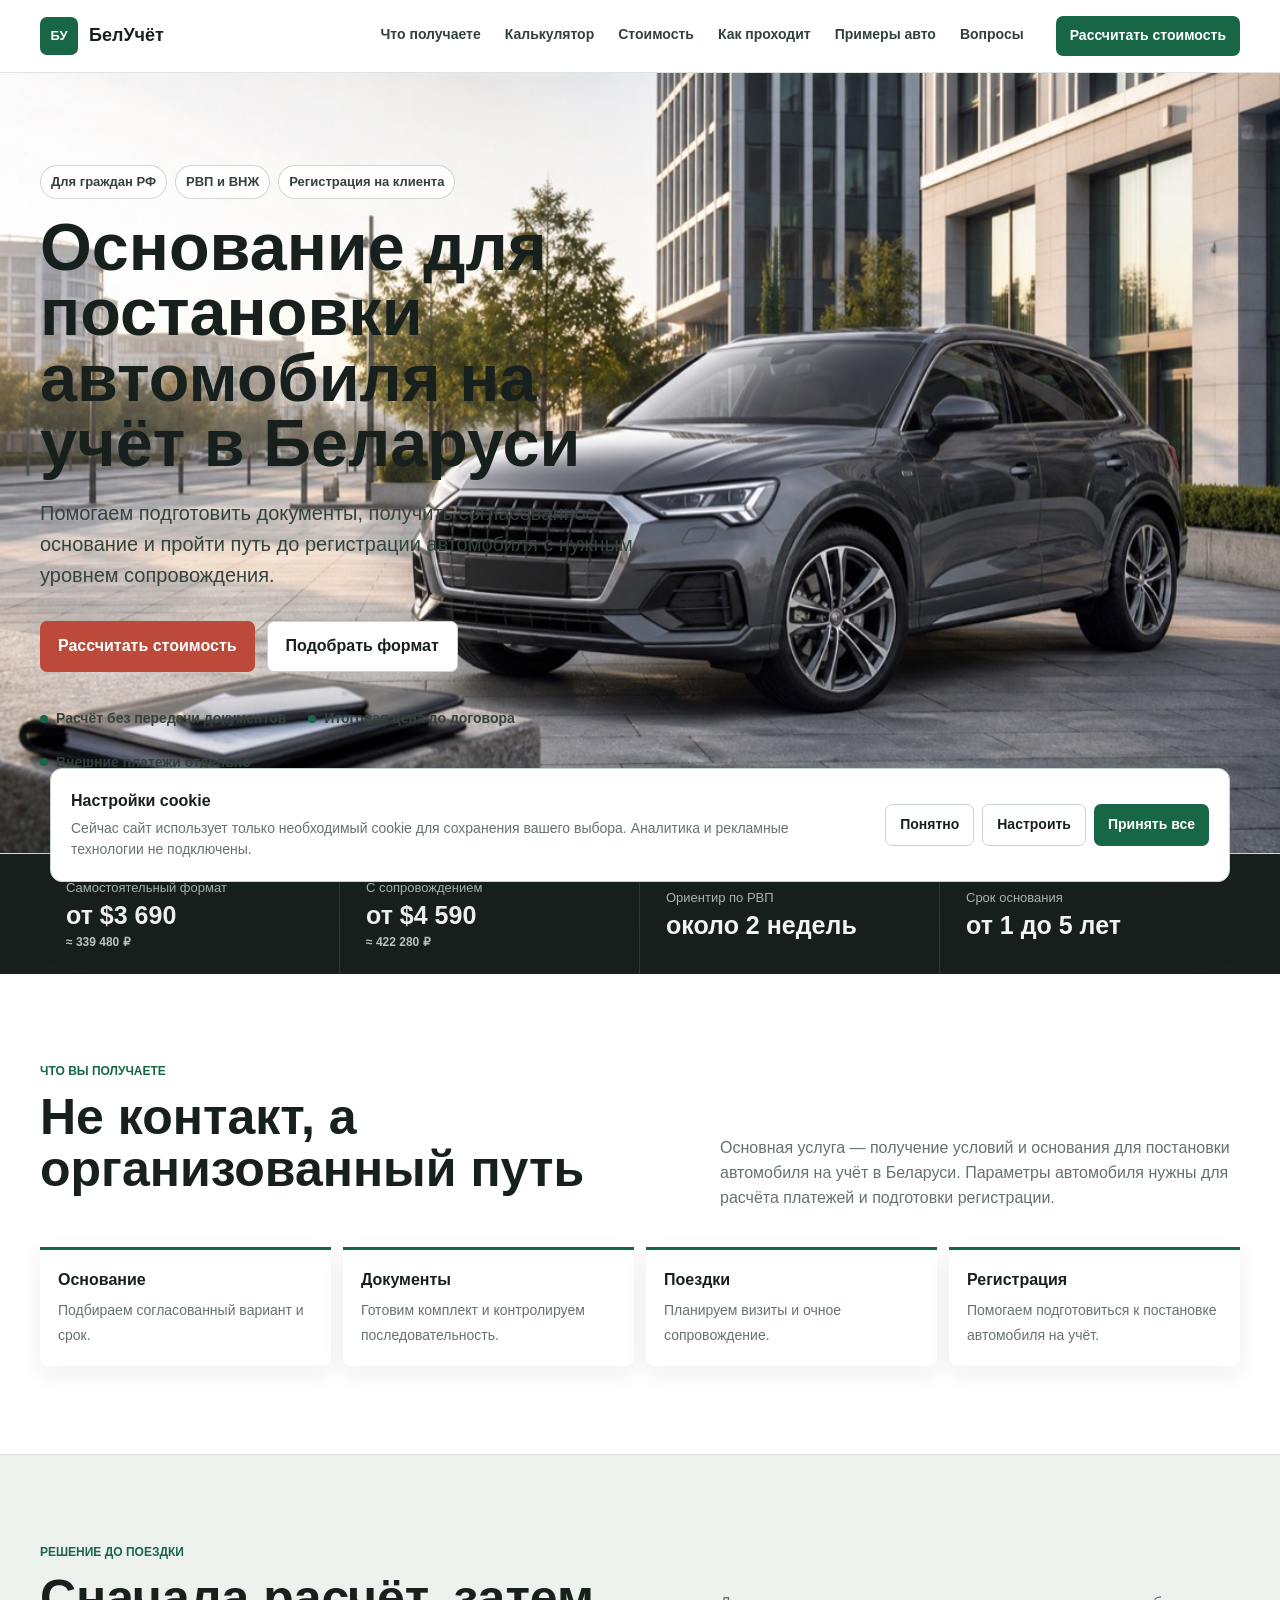
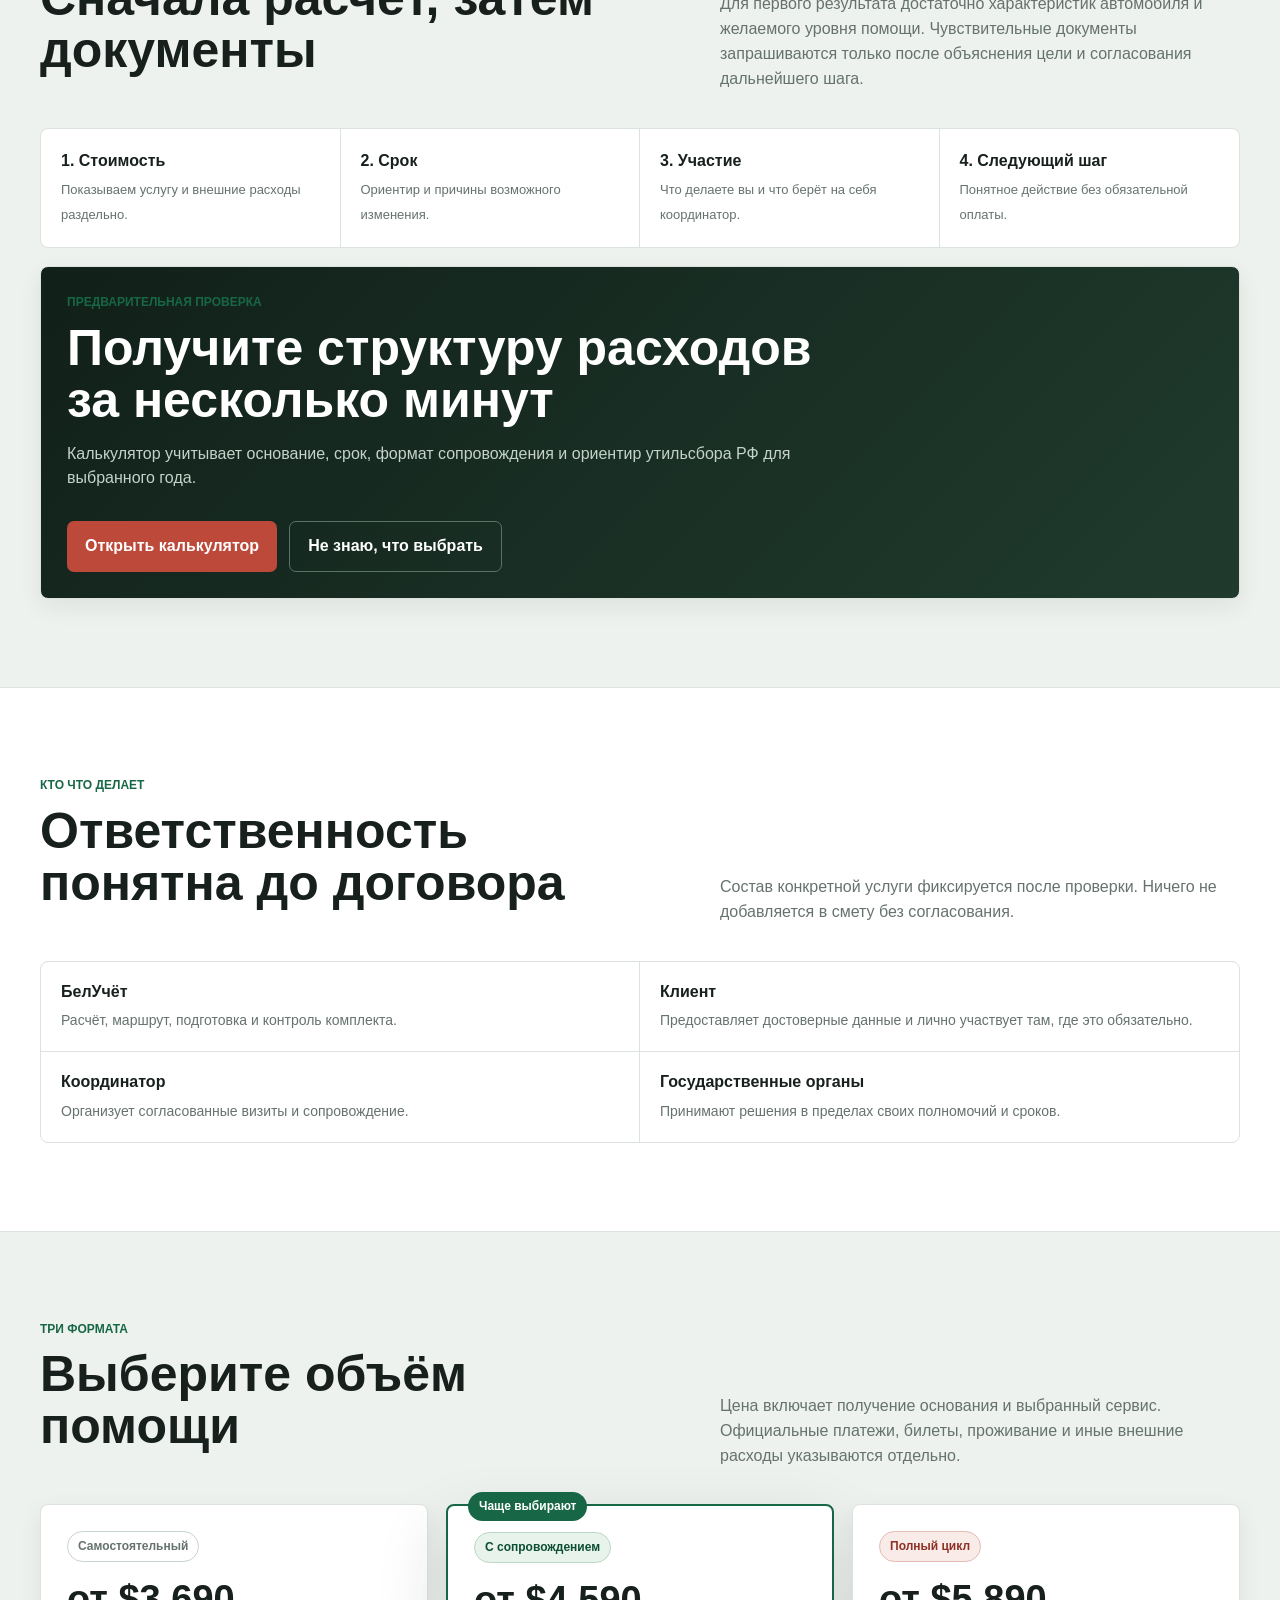
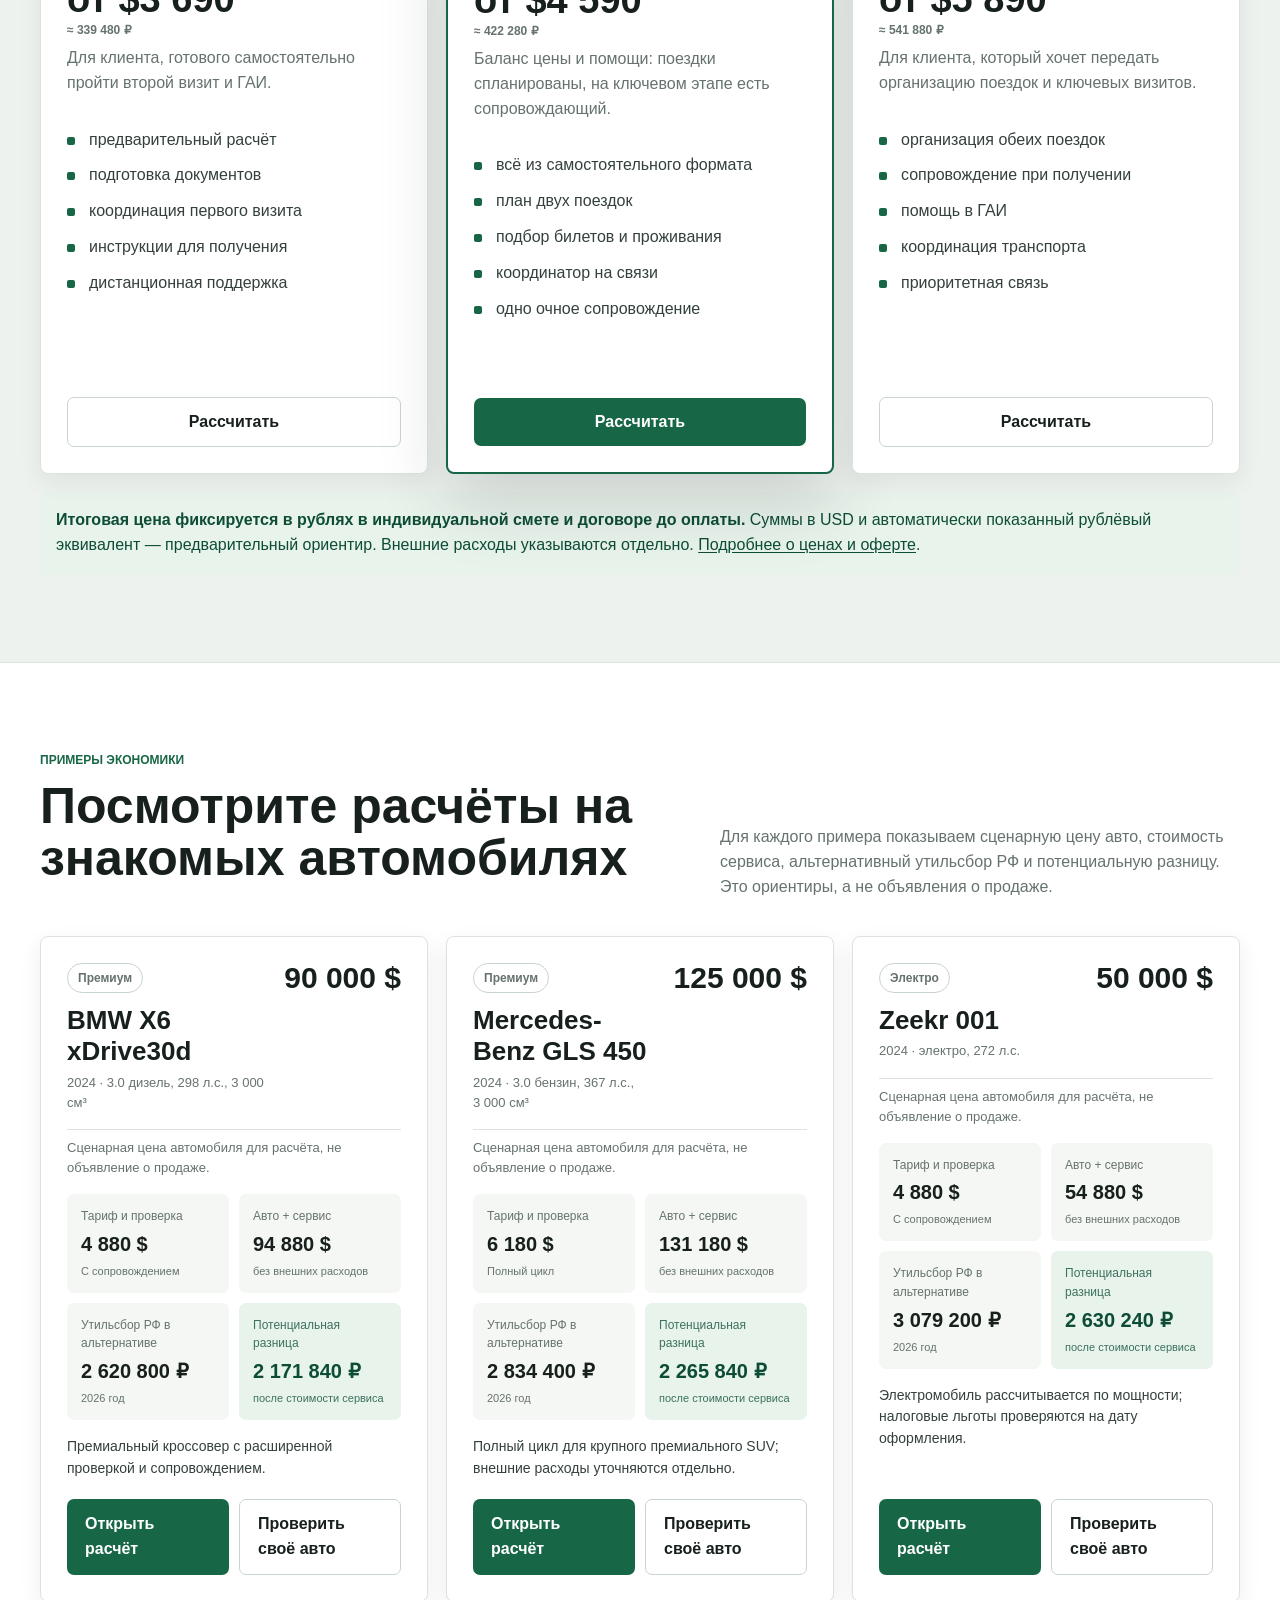
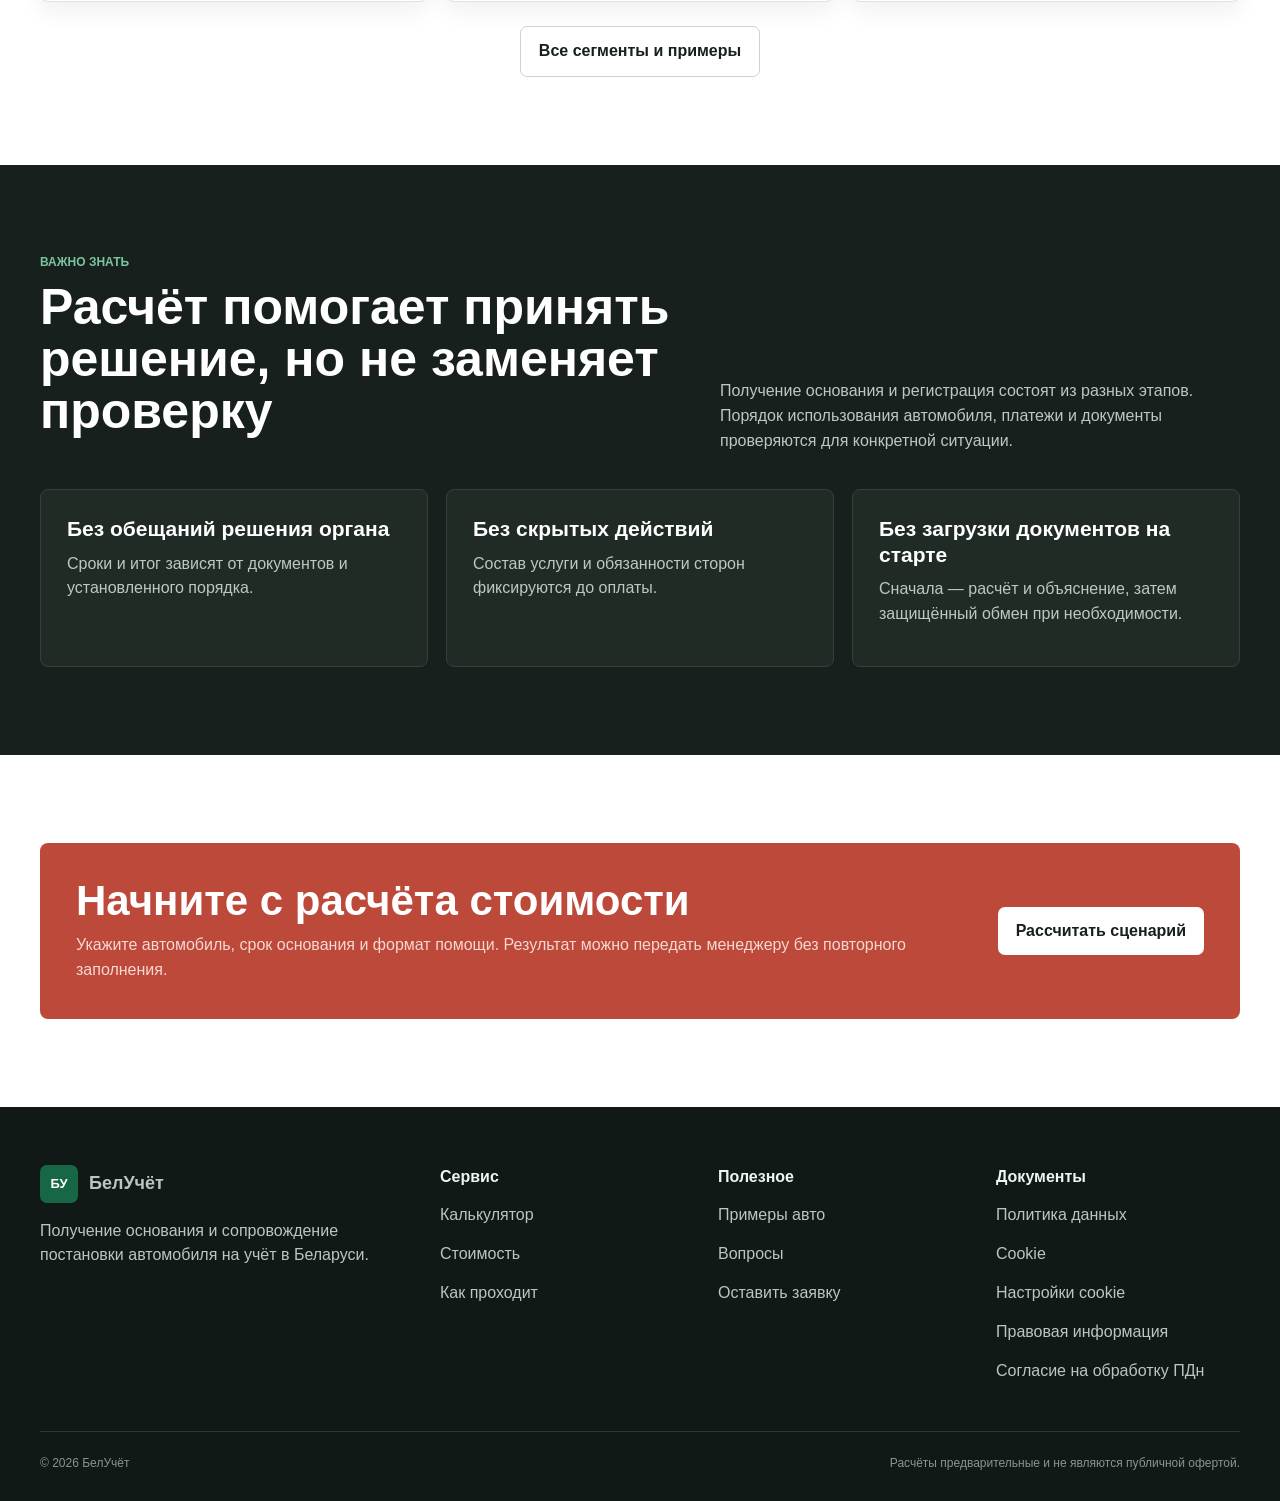
==== commit abca1b73: "Добавление экранов отображения авто" ====
--- a/index.html
+++ b/index.html
@@ -22,7 +22,7 @@
         <a href="/calculator/">Калькулятор</a>
         <a href="/services/">Стоимость</a>
         <a href="/process/">Как проходит</a>
-        <a href="/cases/">Кейсы</a>
+        <a href="/cases/">Примеры авто</a>
         <a href="/faq/">Вопросы</a>
       </nav>
       <a class="button small-button nav-cta" href="/calculator/">Рассчитать стоимость</a>
@@ -111,9 +111,9 @@
 
     <section class="section white">
       <div class="wrap">
-        <div class="section-head"><div><div class="eyebrow">Реальные истории</div><h2>Кейсы с фотографиями и фактическим маршрутом</h2></div><p>Публикуем только подтверждённые истории с письменным согласием клиента. Расчётные примеры всегда помечаем отдельно.</p></div>
-        <div class="grid three real-cases-grid" data-real-cases></div>
-        <div class="cases-empty"><strong>Подтверждённые кейсы готовятся к публикации.</strong><p>Структура уже готова для фотографий, сроков, количества поездок и отзыва. До получения согласий мы не выдаём демонстрационные данные за реальные истории.</p><a class="button secondary" href="/cases/">Посмотреть расчётные примеры</a></div>
+        <div class="section-head"><div><div class="eyebrow">Примеры экономики</div><h2>Посмотрите расчёты на знакомых автомобилях</h2></div><p>Для каждого примера показываем сценарную цену авто, стоимость сервиса, альтернативный утильсбор РФ и потенциальную разницу. Это ориентиры, а не объявления о продаже.</p></div>
+        <div class="grid three car-examples-grid" data-car-examples data-featured-only="true" data-feature-limit="3"></div>
+        <div class="center" style="margin-top:24px"><a class="button secondary" href="/cases/">Все сегменты и примеры</a></div>
       </div>
     </section>
 
@@ -137,8 +137,8 @@
   </dialog>
   <dialog class="case-dialog" data-case-dialog><div class="modal-card"><div class="modal-head"><span></span><button class="icon-button" type="button" aria-label="Закрыть" onclick="this.closest('dialog').close()">×</button></div><div data-case-dialog-content></div></div></dialog>
 
-  <footer class="footer"><div class="wrap"><div class="footer-grid"><div><a class="brand" href="/"><span class="brand-mark">БУ</span><span>БелУчёт</span></a><p style="margin-top:16px">Получение основания и сопровождение постановки автомобиля на учёт в Беларуси.</p></div><div><div class="footer-title">Сервис</div><p><a href="/calculator/">Калькулятор</a></p><p><a href="/services/">Стоимость</a></p><p><a href="/process/">Как проходит</a></p></div><div><div class="footer-title">Полезное</div><p><a href="/cases/">Кейсы</a></p><p><a href="/faq/">Вопросы</a></p><p><a href="/contacts/">Оставить заявку</a></p></div><div><div class="footer-title">Документы</div><p><a href="/privacy/">Политика данных</a></p><p><a href="/cookies/">Cookie</a></p><p><a href="#" data-cookie-settings-link>Настройки cookie</a></p><p><a href="/disclaimer/">Правовая информация</a></p></div></div><div class="footer-bottom"><span>© <span data-current-year></span> БелУчёт</span><span>Расчёты предварительные и не являются публичной офертой.</span></div></div></footer>
+  <footer class="footer"><div class="wrap"><div class="footer-grid"><div><a class="brand" href="/"><span class="brand-mark">БУ</span><span>БелУчёт</span></a><p style="margin-top:16px">Получение основания и сопровождение постановки автомобиля на учёт в Беларуси.</p></div><div><div class="footer-title">Сервис</div><p><a href="/calculator/">Калькулятор</a></p><p><a href="/services/">Стоимость</a></p><p><a href="/process/">Как проходит</a></p></div><div><div class="footer-title">Полезное</div><p><a href="/cases/">Примеры авто</a></p><p><a href="/faq/">Вопросы</a></p><p><a href="/contacts/">Оставить заявку</a></p></div><div><div class="footer-title">Документы</div><p><a href="/privacy/">Политика данных</a></p><p><a href="/cookies/">Cookie</a></p><p><a href="#" data-cookie-settings-link>Настройки cookie</a></p><p><a href="/disclaimer/">Правовая информация</a></p></div></div><div class="footer-bottom"><span>© <span data-current-year></span> БелУчёт</span><span>Расчёты предварительные и не являются публичной офертой.</span></div></div></footer>
   <a class="button red sticky-mobile-cta" href="/calculator/">Рассчитать стоимость</a>
-  <script src="/assets/runtime-config.js"></script><script src="/assets/config.js"></script><script src="/assets/cases-data.js"></script><script src="/assets/site.js" defer></script>
+  <script src="/assets/runtime-config.js"></script><script src="/assets/config.js"></script><script src="/assets/cases-data.js"></script><script src="/assets/car-examples-data.js"></script><script src="/assets/site.js" defer></script>
 </body>
 </html>
--- a/assets/styles.css
+++ b/assets/styles.css
@@ -393,6 +393,35 @@
 .cookie-option input { width: 20px; min-height: 20px; flex: 0 0 20px; }
 .footer-cookie-link { background: none; border: 0; padding: 0; min-height: 0; color: inherit; font-weight: inherit; text-decoration: underline; }
 
+.examples-hero { padding-bottom: 54px; }
+.examples-updated { margin: 12px 0 0; }
+.example-market-actions { display: flex; flex-wrap: wrap; align-items: center; gap: 12px; margin-top: 22px; }
+.example-market-actions .text-link { margin-left: auto; color: var(--green-dark); font-weight: 800; }
+.example-toolbar { display: grid; grid-template-columns: 1.25fr 1fr 1fr auto; gap: 14px; align-items: end; margin-bottom: 24px; padding: 20px; }
+.example-toolbar label { gap: 7px; }
+.example-count { display: grid; align-content: center; min-width: 86px; min-height: 52px; padding: 0 14px; border-left: 1px solid var(--line); }
+.example-count span { color: var(--muted); font-size: 11px; text-transform: uppercase; letter-spacing: .08em; }
+.example-count strong { font-size: 18px; }
+.car-examples-grid { align-items: stretch; }
+.car-example-card { display: flex; flex-direction: column; gap: 16px; min-height: 100%; overflow: hidden; }
+.car-example-head { display: flex; justify-content: space-between; gap: 18px; align-items: flex-start; padding-bottom: 16px; border-bottom: 1px solid var(--line); }
+.car-example-head h3 { margin: 12px 0 5px; font-size: 26px; }
+.car-example-head p { margin: 0; color: var(--muted); font-size: 13px; }
+.car-example-price { white-space: nowrap; font-size: 30px; line-height: 1; }
+.scenario-price-note { margin: -8px 0 0; }
+.example-economics { display: grid; grid-template-columns: repeat(2, minmax(0, 1fr)); gap: 10px; }
+.example-economics > div { display: grid; gap: 3px; padding: 13px 14px; border-radius: 7px; background: var(--paper); }
+.example-economics span { color: var(--muted); font-size: 12px; }
+.example-economics strong { font-size: 20px; overflow-wrap: anywhere; }
+.example-economics small { color: var(--muted); font-size: 11px; }
+.example-economics .example-difference { background: var(--green-soft); color: var(--green-dark); }
+.example-economics .example-difference span, .example-economics .example-difference small { color: inherit; opacity: .78; }
+.example-economics .example-difference.negative { background: #fff1ee; color: var(--red); }
+.car-example-note { margin: 0; color: var(--ink-soft); font-size: 14px; }
+.example-actions { display: grid; grid-template-columns: 1fr 1fr; gap: 10px; margin-top: auto; padding-top: 4px; }
+.example-actions .button { width: 100%; }
+.example-steps { margin-top: 6px; }
+
 .real-cases-grid:empty + .cases-empty { display: block; }
 .real-cases-grid:not(:empty) + .cases-empty { display: none; }
 .cases-empty { border: 1px dashed var(--line-strong); border-radius: var(--radius); padding: 30px; background: #fbfcfb; }
@@ -452,6 +481,8 @@
   .trust-strip div:nth-child(2) { border-right: 0; }
   .trust-strip div:nth-child(-n+2) { border-bottom: 1px solid var(--line); }
   .case-dialog-grid { grid-template-columns: 1fr; }
+  .example-toolbar { grid-template-columns: repeat(2, minmax(0, 1fr)); }
+  .example-count { border-left: 0; padding: 0; }
 }
 
 @media (max-width: 720px) {
@@ -494,6 +525,12 @@
   .modal-actions { display: grid; }
   .case-gallery { grid-template-columns: 1fr; }
   .case-gallery img, .case-gallery img:first-child { grid-column: auto; height: 220px; }
+  .example-market-actions, .example-toolbar, .example-economics, .example-actions { grid-template-columns: 1fr; }
+  .example-market-actions { display: grid; }
+  .example-market-actions .button { width: 100%; }
+  .example-market-actions .text-link { margin-left: 0; text-align: center; }
+  .car-example-head { display: grid; }
+  .car-example-price { font-size: 28px; }
   .sticky-mobile-cta { display: block; position: fixed; z-index: 25; left: 12px; right: 12px; bottom: 12px; }
   .cookie-banner:not([hidden]) ~ .sticky-mobile-cta { display: none; }
   body { padding-bottom: 68px; }
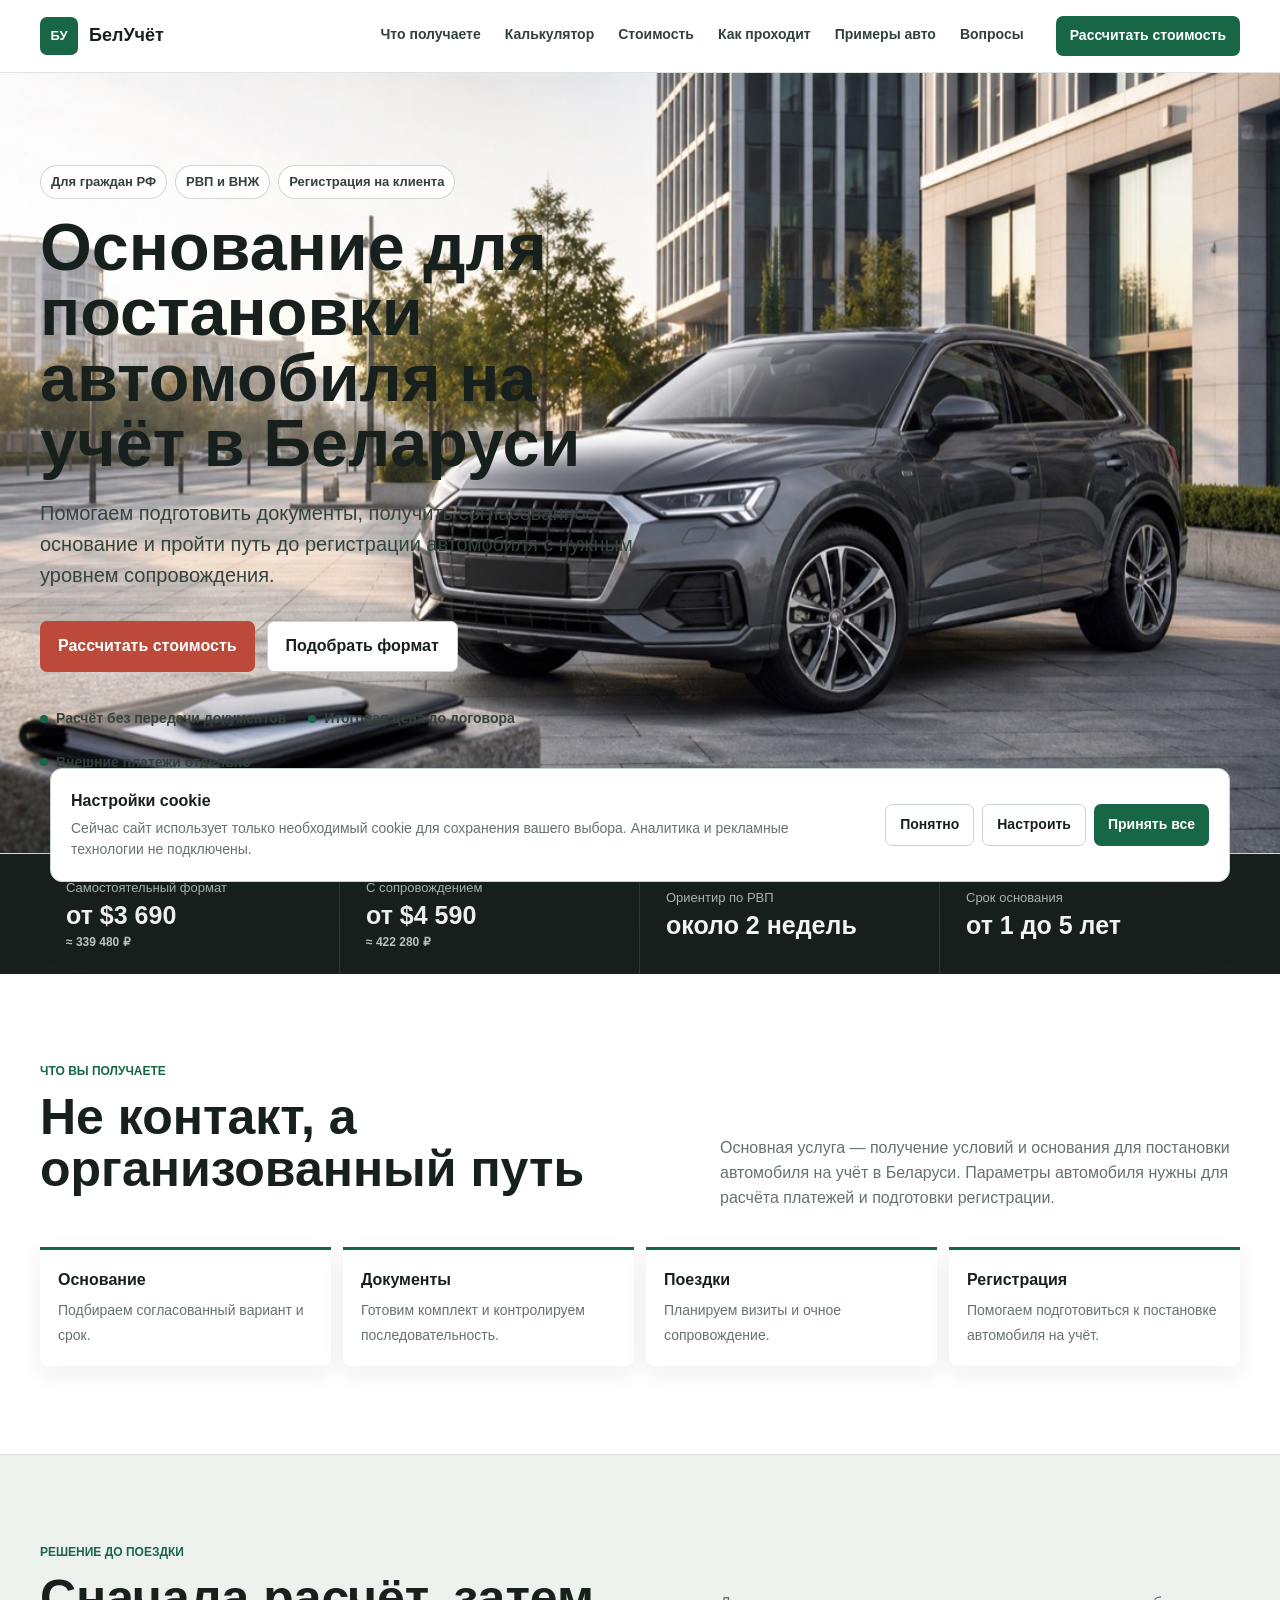
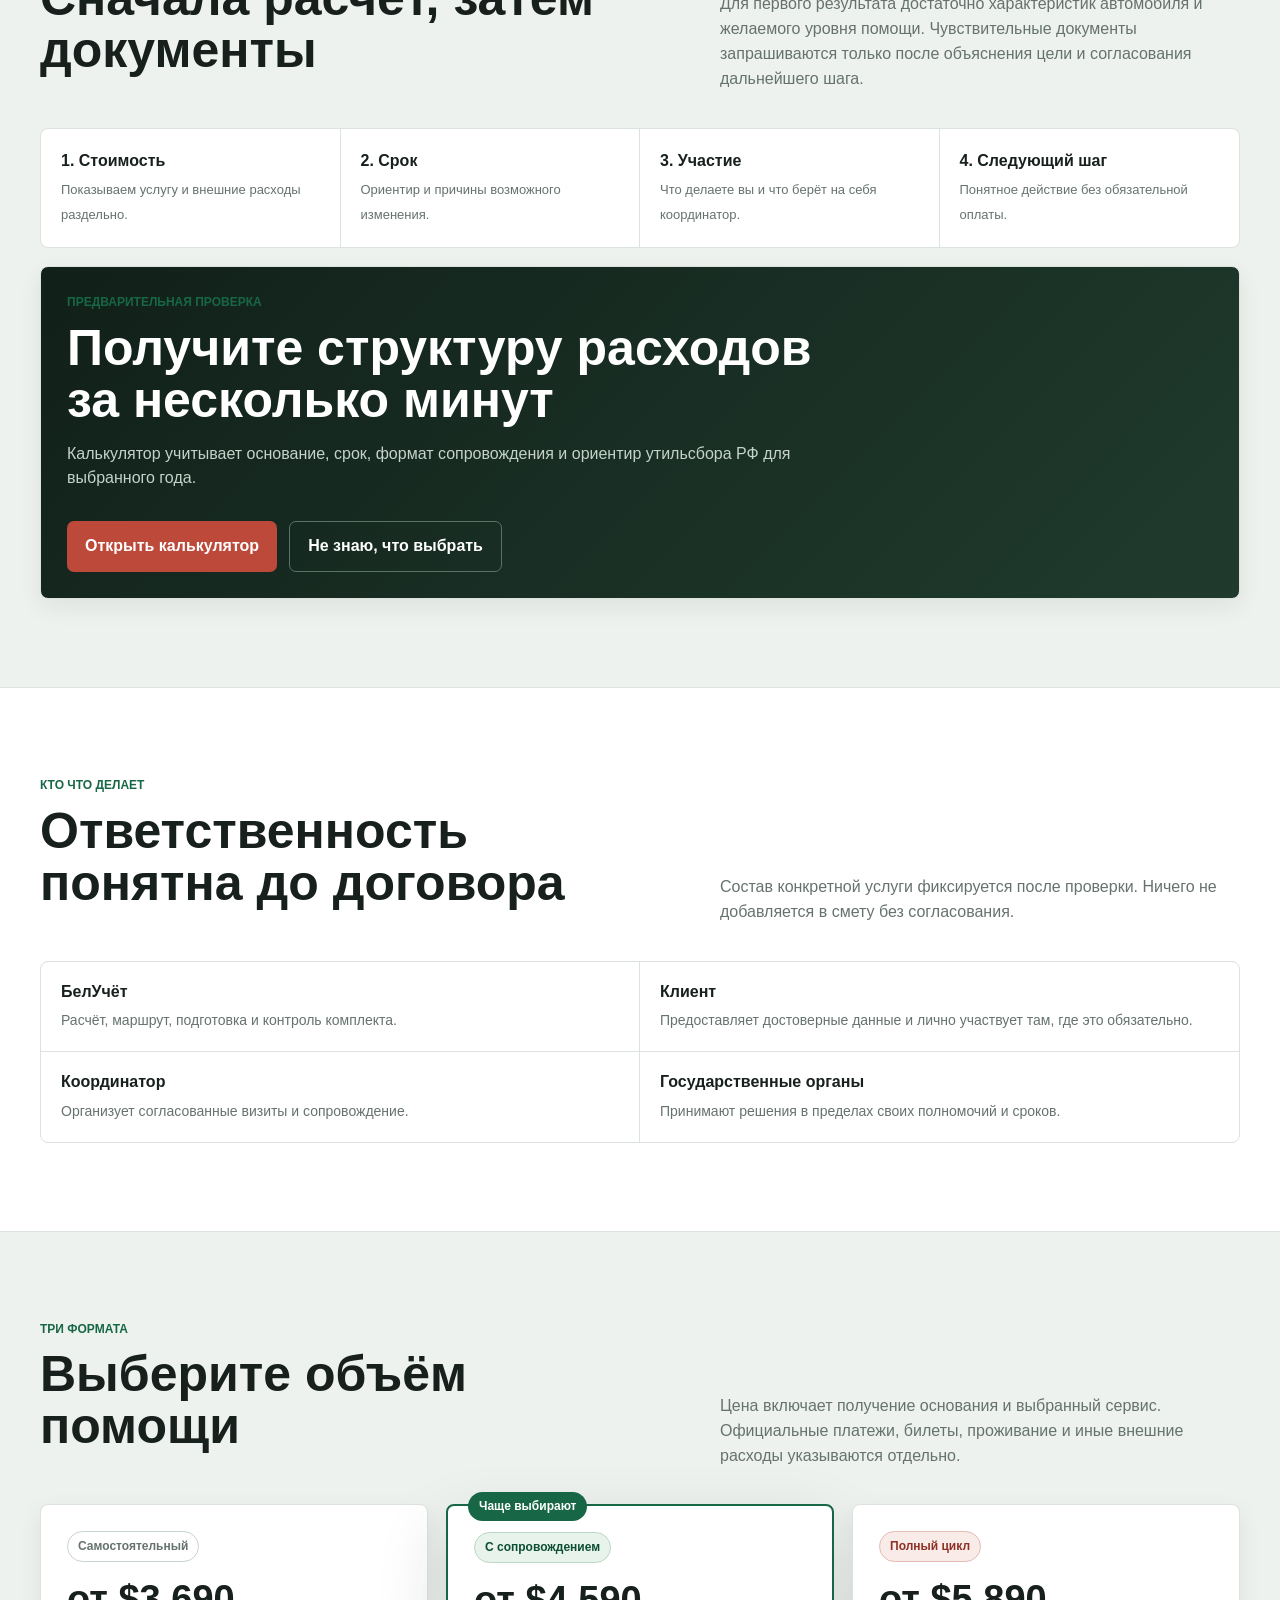
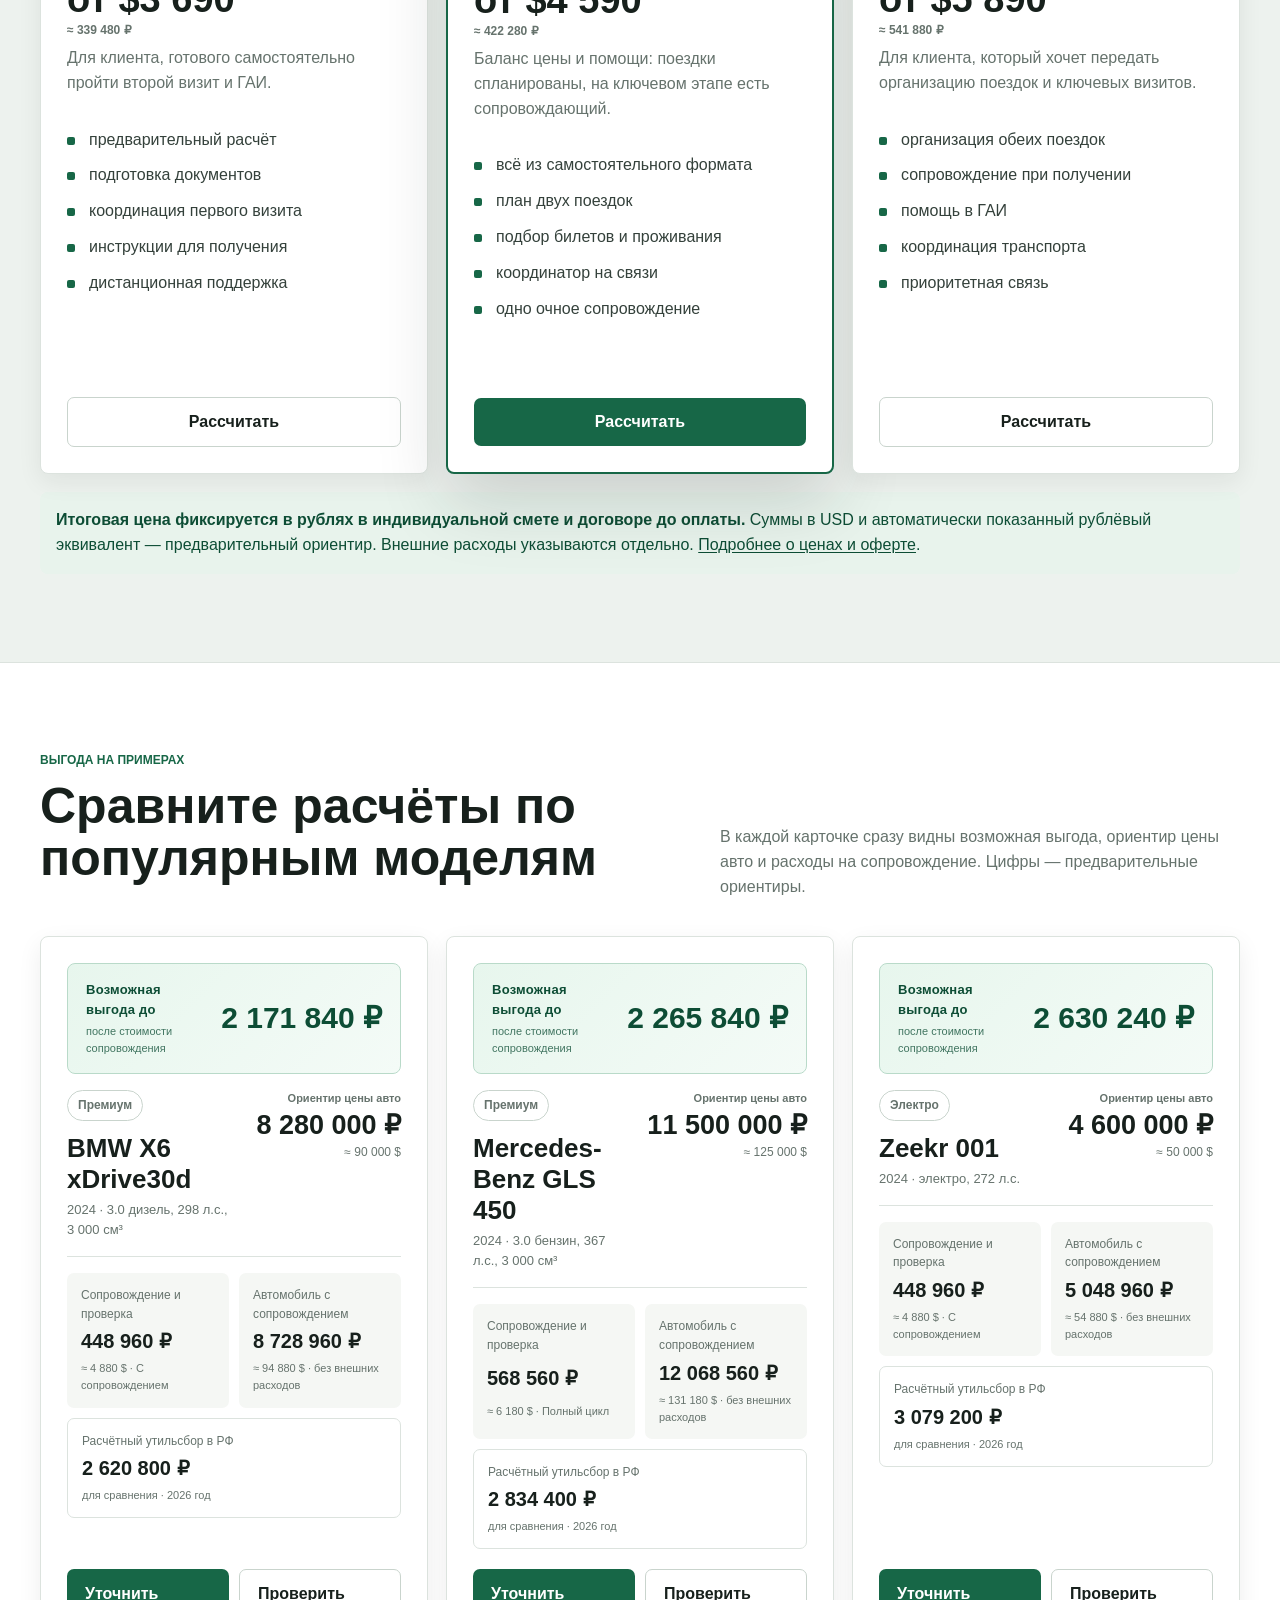
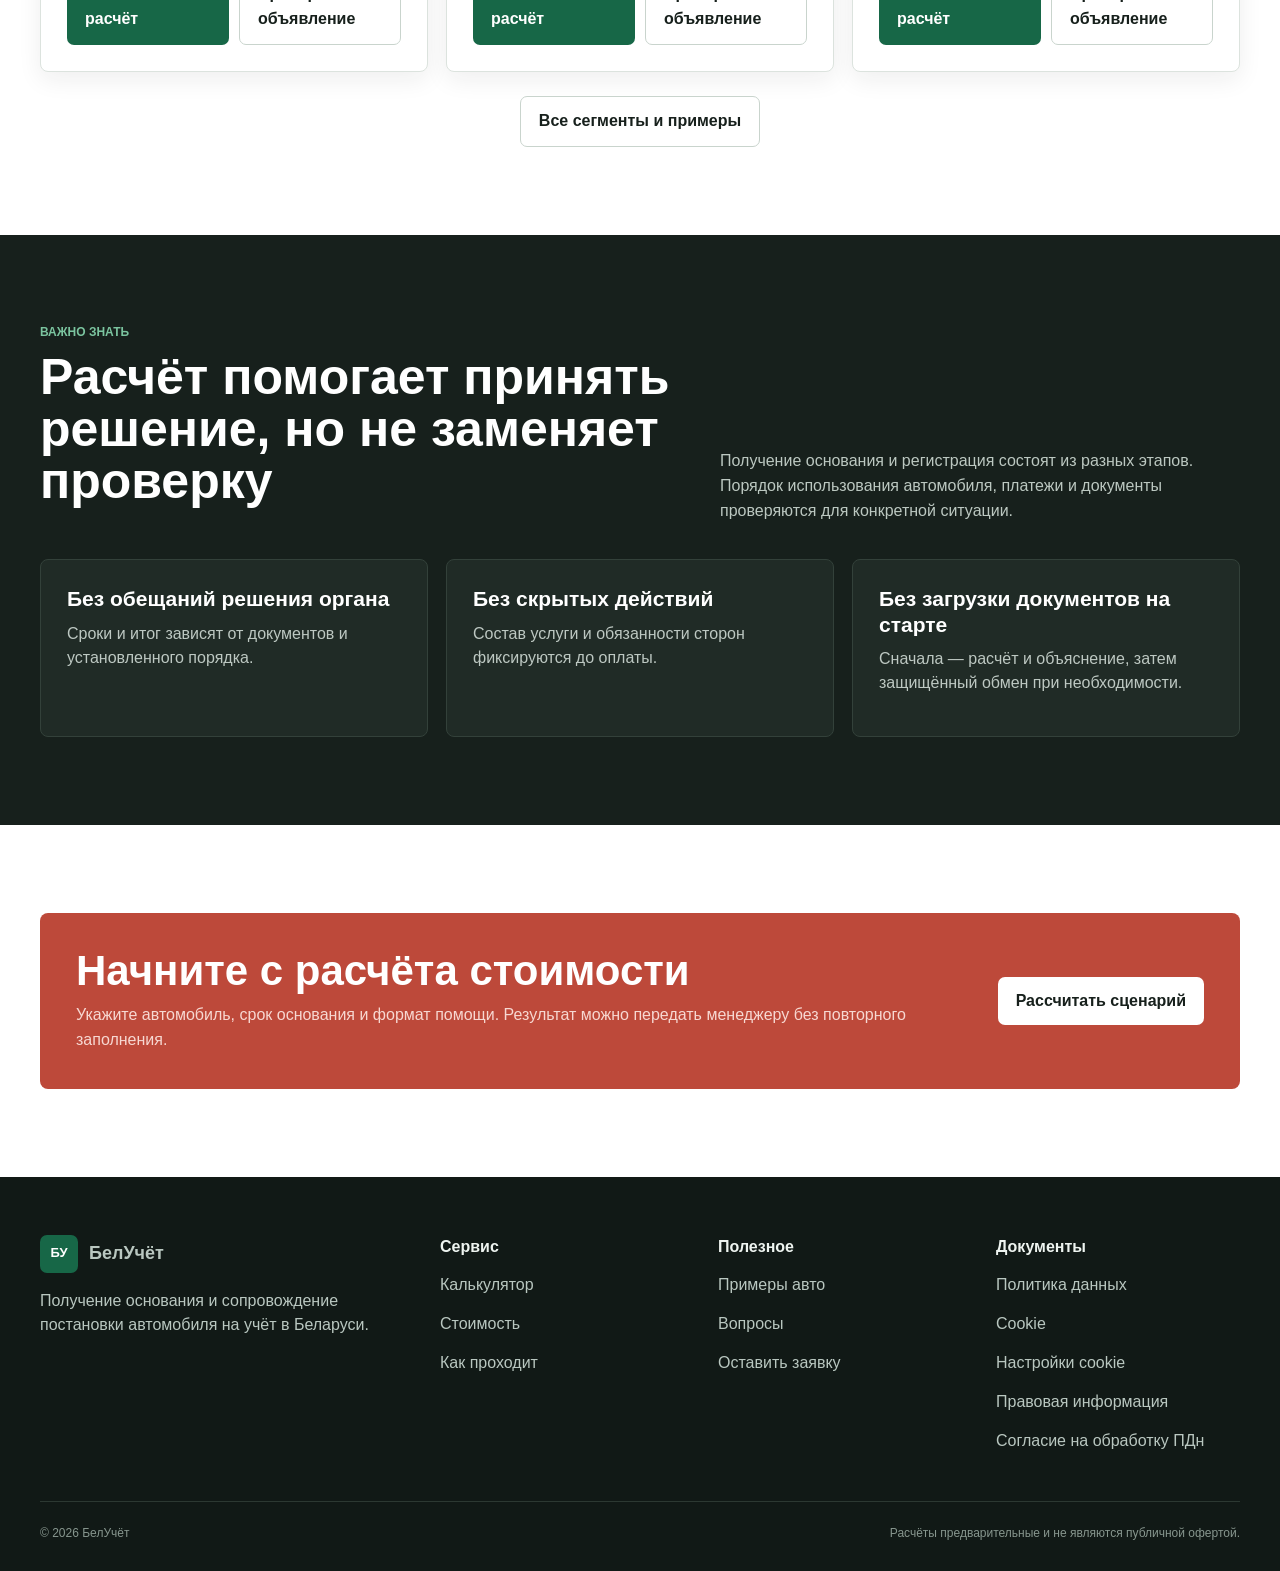
==== commit 210047a6: "Переработка страницы с примерами цен" ====
--- a/index.html
+++ b/index.html
@@ -111,7 +111,7 @@
 
     <section class="section white">
       <div class="wrap">
-        <div class="section-head"><div><div class="eyebrow">Примеры экономики</div><h2>Посмотрите расчёты на знакомых автомобилях</h2></div><p>Для каждого примера показываем сценарную цену авто, стоимость сервиса, альтернативный утильсбор РФ и потенциальную разницу. Это ориентиры, а не объявления о продаже.</p></div>
+        <div class="section-head"><div><div class="eyebrow">Выгода на примерах</div><h2>Сравните расчёты по популярным моделям</h2></div><p>В каждой карточке сразу видны возможная выгода, ориентир цены авто и расходы на сопровождение. Цифры — предварительные ориентиры.</p></div>
         <div class="grid three car-examples-grid" data-car-examples data-featured-only="true" data-feature-limit="3"></div>
         <div class="center" style="margin-top:24px"><a class="button secondary" href="/cases/">Все сегменты и примеры</a></div>
       </div>
--- a/assets/styles.css
+++ b/assets/styles.css
@@ -404,20 +404,24 @@
 .example-count strong { font-size: 18px; }
 .car-examples-grid { align-items: stretch; }
 .car-example-card { display: flex; flex-direction: column; gap: 16px; min-height: 100%; overflow: hidden; }
+.car-example-benefit { display: grid; grid-template-columns: 1fr auto; gap: 3px 16px; align-items: center; padding: 16px 18px; border: 1px solid #b9dac9; border-radius: 8px; background: linear-gradient(135deg, #e7f6ed, #f4fbf7); color: var(--green-dark); }
+.car-example-benefit span { font-size: 13px; font-weight: 800; letter-spacing: .02em; }
+.car-example-benefit strong { grid-row: 1 / 3; grid-column: 2; font-size: 30px; line-height: 1; white-space: nowrap; }
+.car-example-benefit small { color: inherit; font-size: 11px; opacity: .76; }
+.car-example-benefit.negative { border-color: #f0c7bf; background: #fff1ee; color: var(--red); }
 .car-example-head { display: flex; justify-content: space-between; gap: 18px; align-items: flex-start; padding-bottom: 16px; border-bottom: 1px solid var(--line); }
 .car-example-head h3 { margin: 12px 0 5px; font-size: 26px; }
 .car-example-head p { margin: 0; color: var(--muted); font-size: 13px; }
-.car-example-price { white-space: nowrap; font-size: 30px; line-height: 1; }
-.scenario-price-note { margin: -8px 0 0; }
+.car-example-price-block { display: grid; justify-items: end; gap: 4px; text-align: right; }
+.car-example-price-block > span { color: var(--muted); font-size: 11px; font-weight: 700; }
+.car-example-price-block > small { color: var(--muted); font-size: 12px; }
+.car-example-price { white-space: nowrap; font-size: 27px; line-height: 1.05; }
 .example-economics { display: grid; grid-template-columns: repeat(2, minmax(0, 1fr)); gap: 10px; }
 .example-economics > div { display: grid; gap: 3px; padding: 13px 14px; border-radius: 7px; background: var(--paper); }
 .example-economics span { color: var(--muted); font-size: 12px; }
 .example-economics strong { font-size: 20px; overflow-wrap: anywhere; }
 .example-economics small { color: var(--muted); font-size: 11px; }
-.example-economics .example-difference { background: var(--green-soft); color: var(--green-dark); }
-.example-economics .example-difference span, .example-economics .example-difference small { color: inherit; opacity: .78; }
-.example-economics .example-difference.negative { background: #fff1ee; color: var(--red); }
-.car-example-note { margin: 0; color: var(--ink-soft); font-size: 14px; }
+.example-economics .example-comparison { grid-column: 1 / -1; border: 1px solid var(--line); background: #fff; }
 .example-actions { display: grid; grid-template-columns: 1fr 1fr; gap: 10px; margin-top: auto; padding-top: 4px; }
 .example-actions .button { width: 100%; }
 .example-steps { margin-top: 6px; }
@@ -529,8 +533,11 @@
   .example-market-actions { display: grid; }
   .example-market-actions .button { width: 100%; }
   .example-market-actions .text-link { margin-left: 0; text-align: center; }
+  .car-example-benefit { grid-template-columns: 1fr; }
+  .car-example-benefit strong { grid-row: auto; grid-column: auto; font-size: 29px; }
   .car-example-head { display: grid; }
-  .car-example-price { font-size: 28px; }
+  .car-example-price-block { justify-items: start; text-align: left; }
+  .car-example-price { font-size: 26px; }
   .sticky-mobile-cta { display: block; position: fixed; z-index: 25; left: 12px; right: 12px; bottom: 12px; }
   .cookie-banner:not([hidden]) ~ .sticky-mobile-cta { display: none; }
   body { padding-bottom: 68px; }
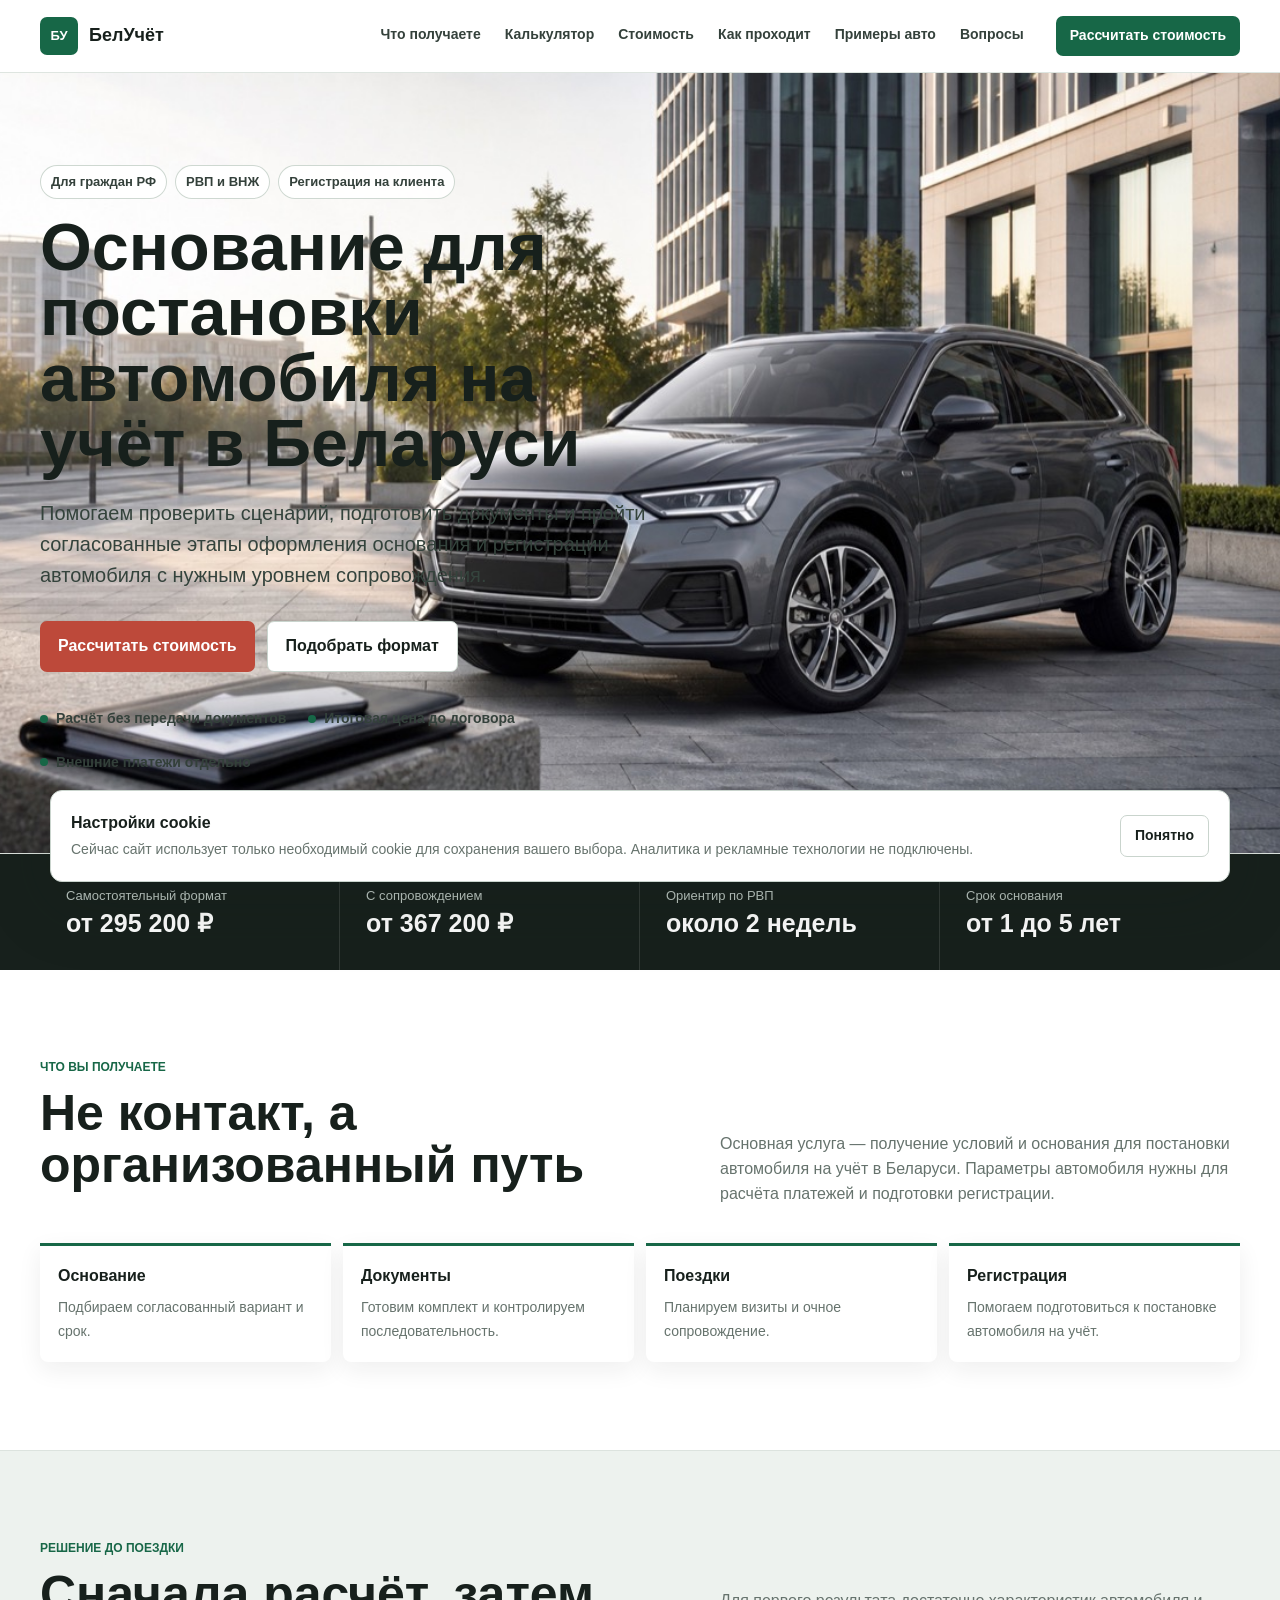
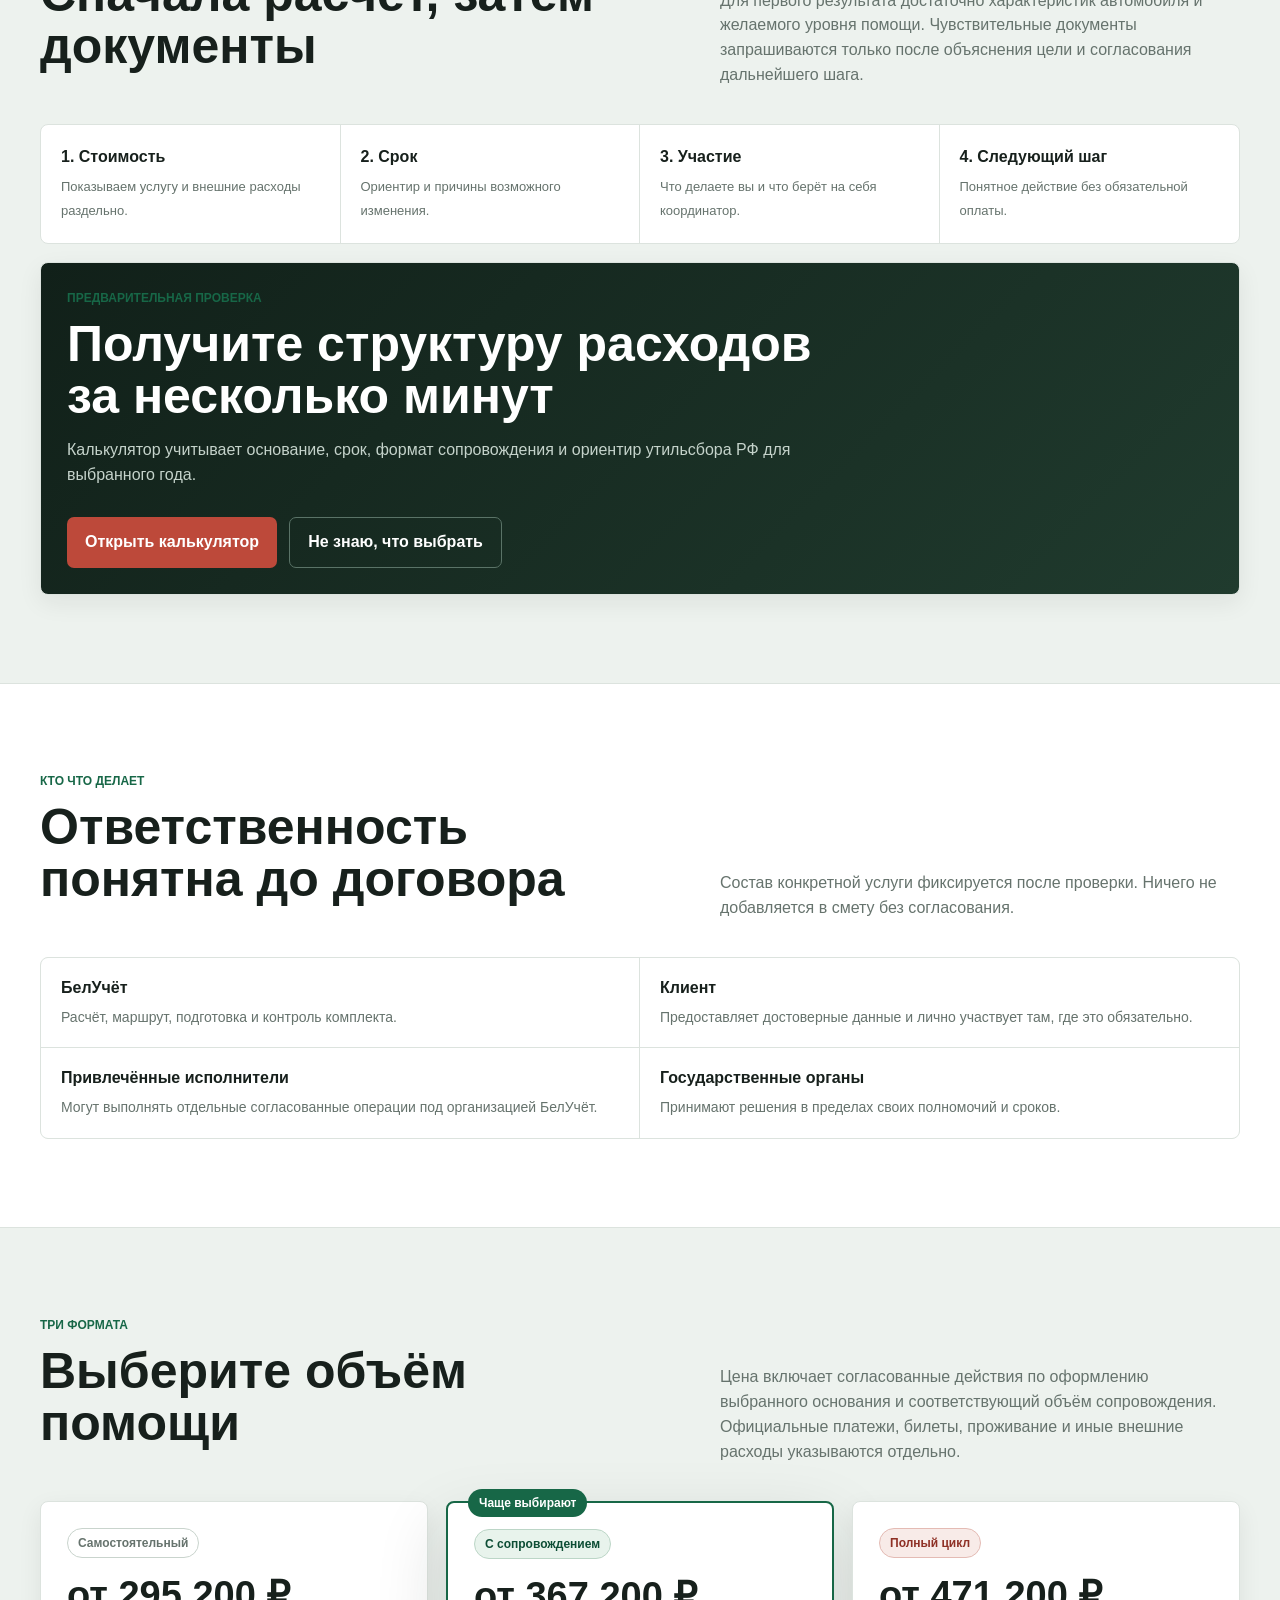
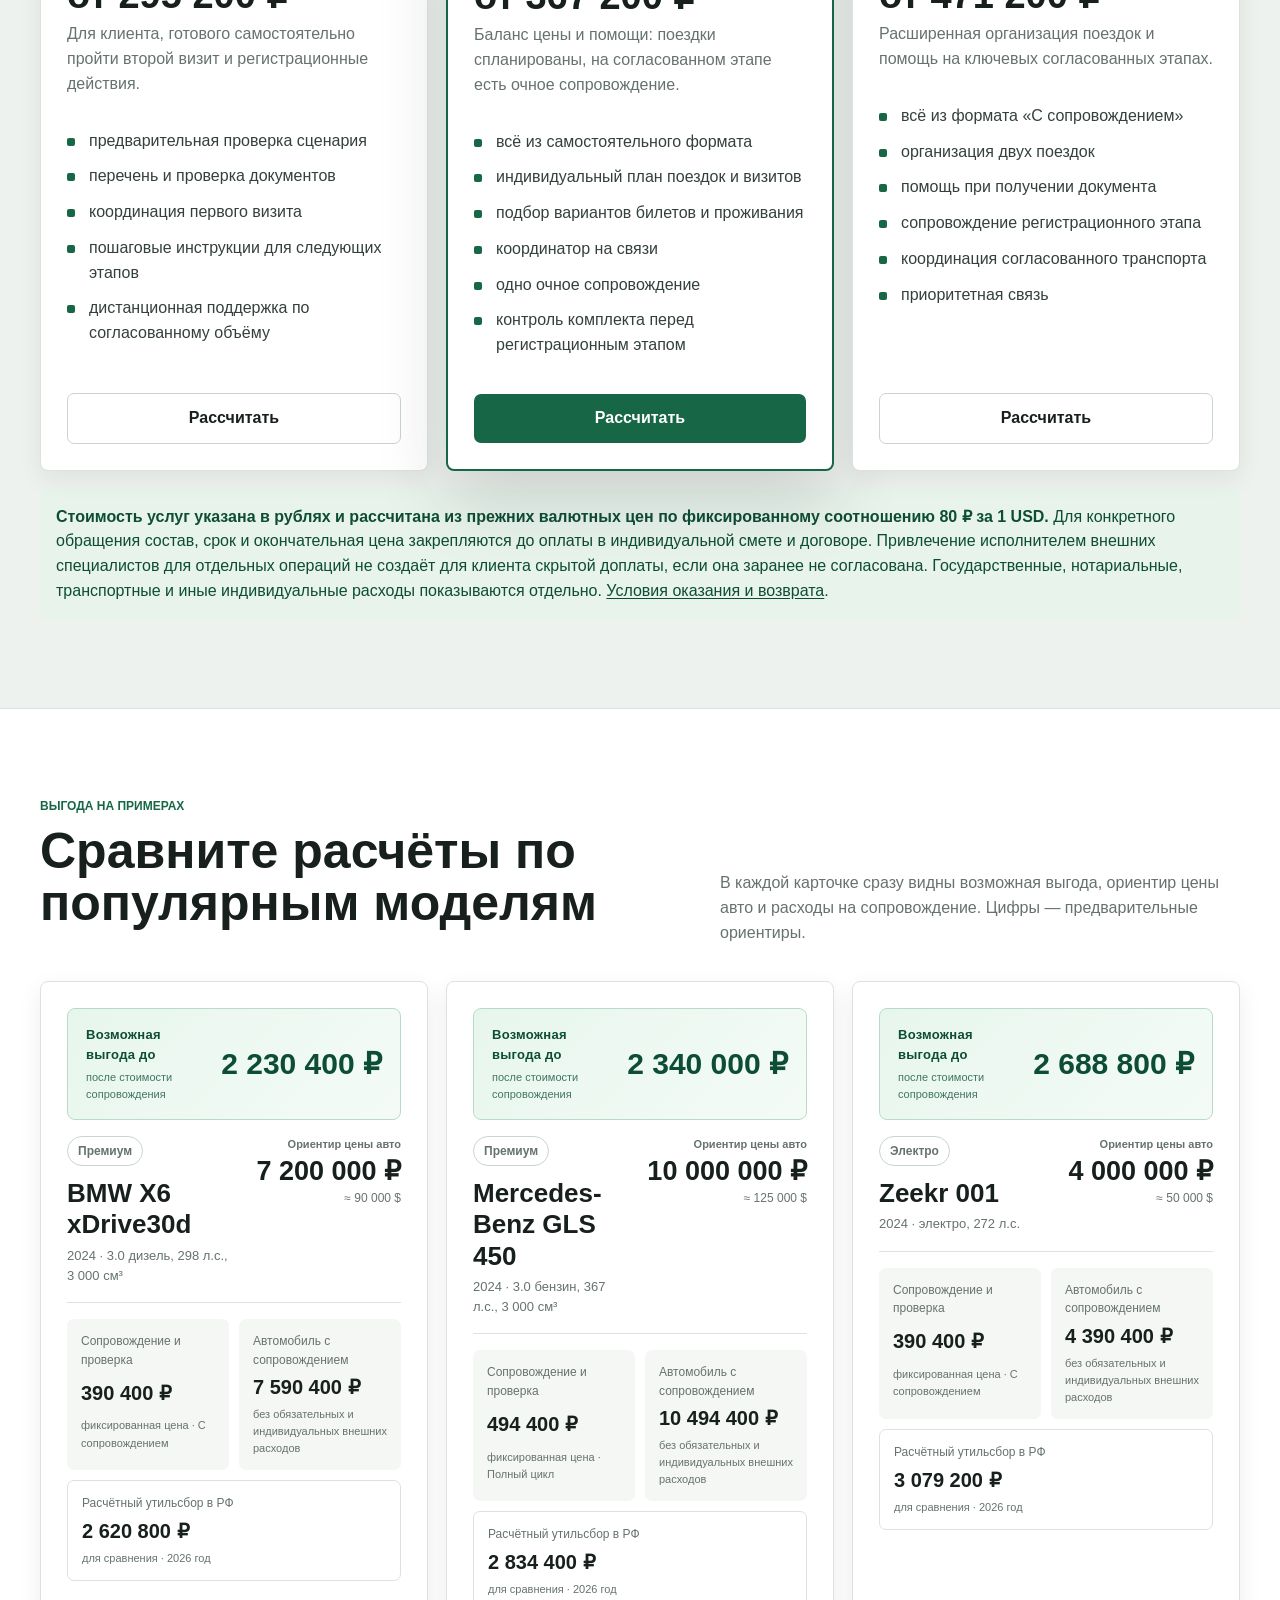
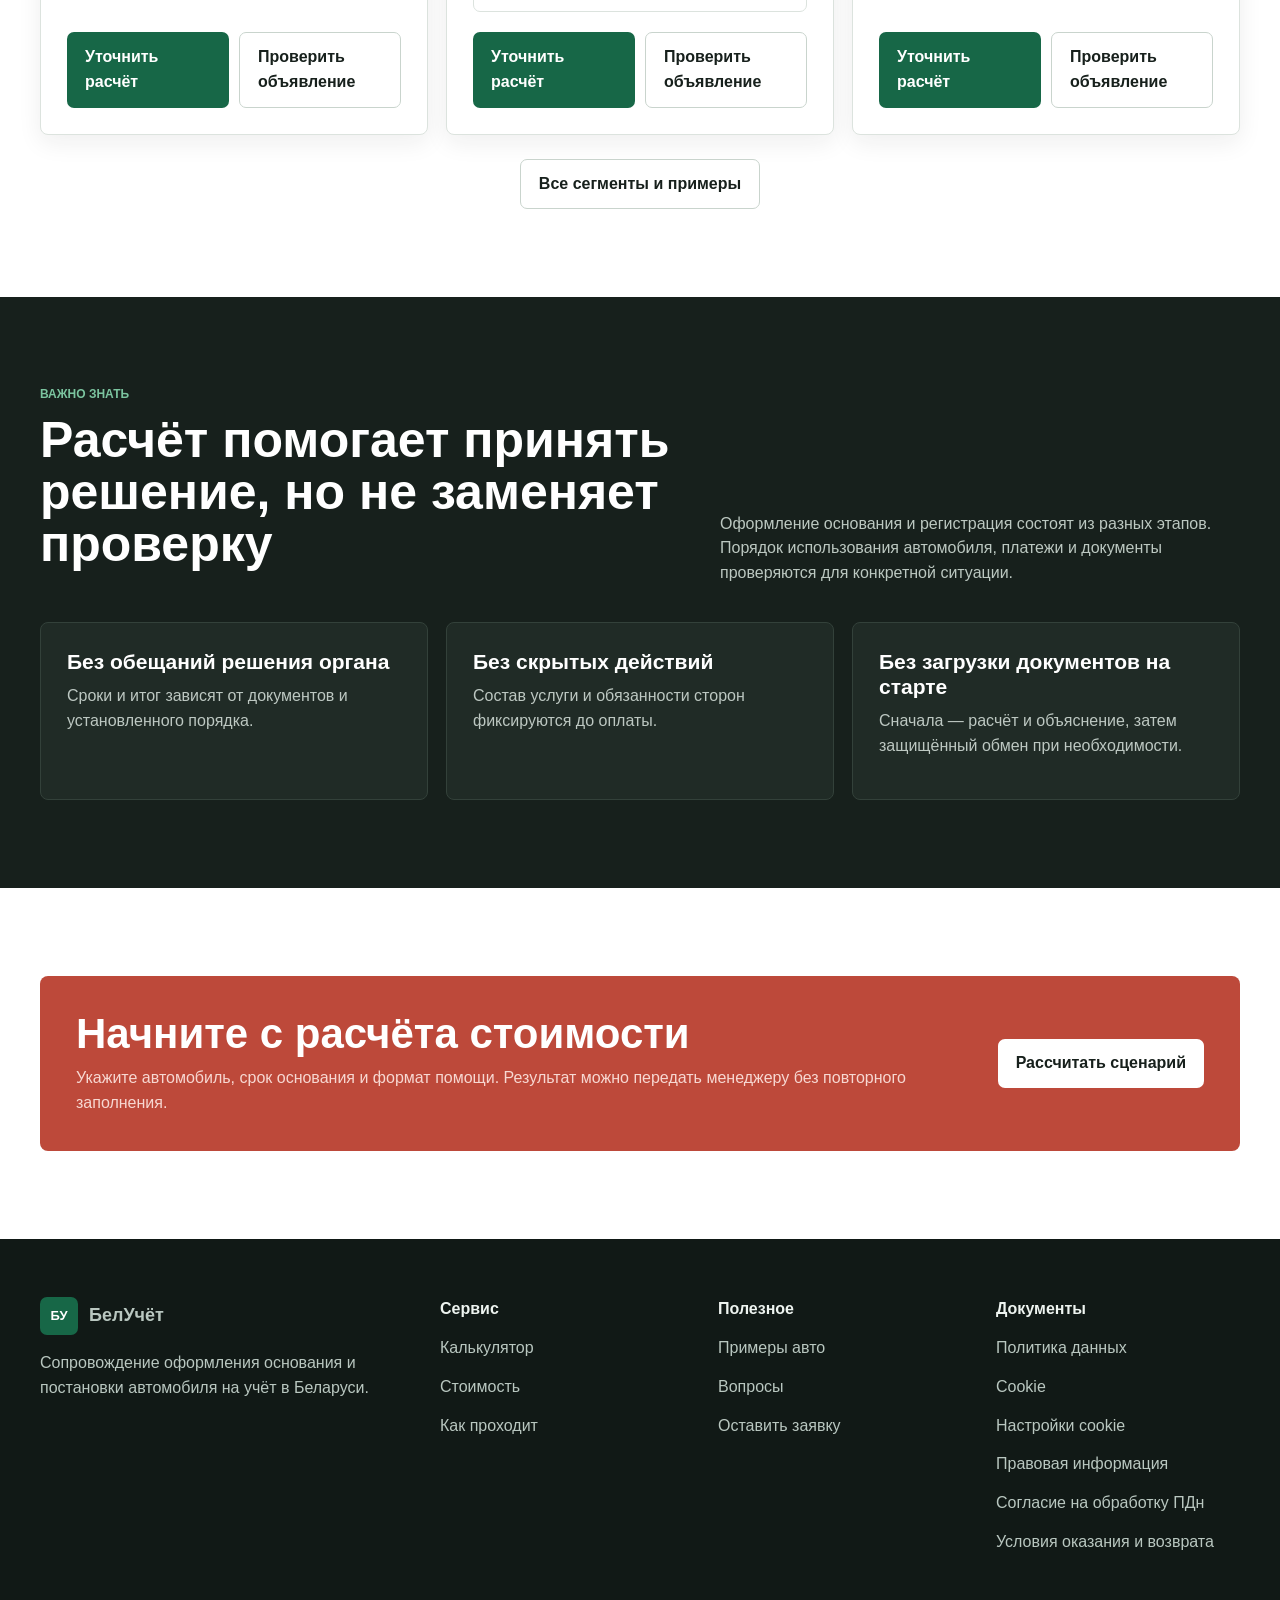
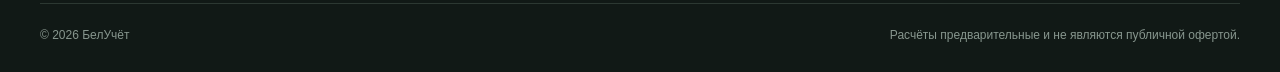
==== commit 1c5d6815: "Update privacy policy, process descriptions, service rates, and add terms of service - Revised priva" ====
--- a/index.html
+++ b/index.html
@@ -4,7 +4,7 @@
   <meta charset="utf-8">
   <meta name="viewport" content="width=device-width, initial-scale=1">
   <title>БелУчёт — основание и сопровождение регистрации автомобиля в Беларуси</title>
-  <meta name="description" content="Помогаем гражданам РФ получить основание для постановки автомобиля на учёт в Беларуси, подготовить документы и пройти регистрацию в выбранном формате сопровождения.">
+  <meta name="description" content="Сопровождаем граждан РФ при оформлении применимого основания и подготовке к постановке автомобиля на учёт в Беларуси.">
   <link rel="canonical" href="https://beluchet.ru/">
   <meta property="og:title" content="БелУчёт — основание для регистрации автомобиля в Беларуси">
   <meta property="og:description" content="Предварительный расчёт, документы, поездки и сопровождение постановки автомобиля на учёт.">
@@ -31,7 +31,7 @@
   </header>
 
   <main id="main">
-    <section class="hero" aria-label="Получение основания для регистрации автомобиля в Беларуси">
+    <section class="hero" aria-label="Сопровождение оформления основания для регистрации автомобиля в Беларуси">
       <picture class="hero-media">
         <source media="(max-width: 900px)" srcset="/assets/images/hero-belarus-auto-1200.jpg">
         <img src="/assets/images/hero-belarus-auto.jpg" alt="Автомобиль у современного делового центра">
@@ -40,7 +40,7 @@
         <div class="hero-copy">
           <div class="hero-kicker"><span class="hero-pill">Для граждан РФ</span><span class="hero-pill">РВП и ВНЖ</span><span class="hero-pill">Регистрация на клиента</span></div>
           <h1>Основание для постановки автомобиля на учёт в Беларуси</h1>
-          <p class="lead">Помогаем подготовить документы, получить согласованное основание и пройти путь до регистрации автомобиля с нужным уровнем сопровождения.</p>
+          <p class="lead">Помогаем проверить сценарий, подготовить документы и пройти согласованные этапы оформления основания и регистрации автомобиля с нужным уровнем сопровождения.</p>
           <div class="hero-actions">
             <a class="button red" href="/calculator/">Рассчитать стоимость</a>
             <button class="button secondary" type="button" data-open-basis-check>Подобрать формат</button>
@@ -52,8 +52,8 @@
 
     <section class="price-rail" aria-label="Основные условия">
       <div class="wrap price-rail-grid">
-        <div class="rail-item"><span>Самостоятельный формат</span><strong>от $3 690</strong></div>
-        <div class="rail-item"><span>С сопровождением</span><strong>от $4 590</strong></div>
+        <div class="rail-item"><span>Самостоятельный формат</span><strong>от 295 200 ₽</strong></div>
+        <div class="rail-item"><span>С сопровождением</span><strong>от 367 200 ₽</strong></div>
         <div class="rail-item"><span>Ориентир по РВП</span><strong>около 2 недель</strong></div>
         <div class="rail-item"><span>Срок основания</span><strong>от 1 до 5 лет</strong></div>
       </div>
@@ -92,20 +92,20 @@
         <div class="section-head"><div><div class="eyebrow">Кто что делает</div><h2>Ответственность понятна до договора</h2></div><p>Состав конкретной услуги фиксируется после проверки. Ничего не добавляется в смету без согласования.</p></div>
         <div class="role-table">
           <div class="role-row"><div><strong>БелУчёт</strong><span>Расчёт, маршрут, подготовка и контроль комплекта.</span></div><div><strong>Клиент</strong><span>Предоставляет достоверные данные и лично участвует там, где это обязательно.</span></div></div>
-          <div class="role-row"><div><strong>Координатор</strong><span>Организует согласованные визиты и сопровождение.</span></div><div><strong>Государственные органы</strong><span>Принимают решения в пределах своих полномочий и сроков.</span></div></div>
+          <div class="role-row"><div><strong>Привлечённые исполнители</strong><span>Могут выполнять отдельные согласованные операции под организацией БелУчёт.</span></div><div><strong>Государственные органы</strong><span>Принимают решения в пределах своих полномочий и сроков.</span></div></div>
         </div>
       </div>
     </section>
 
     <section class="section tint" id="tariffs">
       <div class="wrap">
-        <div class="section-head"><div><div class="eyebrow">Три формата</div><h2>Выберите объём помощи</h2></div><p>Цена включает получение основания и выбранный сервис. Официальные платежи, билеты, проживание и иные внешние расходы указываются отдельно.</p></div>
+        <div class="section-head"><div><div class="eyebrow">Три формата</div><h2>Выберите объём помощи</h2></div><p>Цена включает согласованные действия по оформлению выбранного основания и соответствующий объём сопровождения. Официальные платежи, билеты, проживание и иные внешние расходы указываются отдельно.</p></div>
         <div class="grid three">
-          <article class="card price-card"><span class="tag">Самостоятельный</span><div class="price">от $3 690</div><p class="price-sub">Для клиента, готового самостоятельно пройти второй визит и ГАИ.</p><ul class="list"><li>предварительный расчёт</li><li>подготовка документов</li><li>координация первого визита</li><li>инструкции для получения</li><li>дистанционная поддержка</li></ul><a class="button secondary" href="/calculator/?package=self">Рассчитать</a></article>
-          <article class="card price-card recommended"><span class="recommend-label">Чаще выбирают</span><span class="tag green">С сопровождением</span><div class="price">от $4 590</div><p class="price-sub">Баланс цены и помощи: поездки спланированы, на ключевом этапе есть сопровождающий.</p><ul class="list"><li>всё из самостоятельного формата</li><li>план двух поездок</li><li>подбор билетов и проживания</li><li>координатор на связи</li><li>одно очное сопровождение</li></ul><a class="button" href="/calculator/?package=assisted">Рассчитать</a></article>
-          <article class="card price-card"><span class="tag red">Полный цикл</span><div class="price">от $5 890</div><p class="price-sub">Для клиента, который хочет передать организацию поездок и ключевых визитов.</p><ul class="list"><li>организация обеих поездок</li><li>сопровождение при получении</li><li>помощь в ГАИ</li><li>координация транспорта</li><li>приоритетная связь</li></ul><a class="button secondary" href="/calculator/?package=full">Рассчитать</a></article>
+          <article class="card price-card"><span class="tag">Самостоятельный</span><div class="price">от 295 200 ₽</div><p class="price-sub">Для клиента, готового самостоятельно пройти второй визит и регистрационные действия.</p><ul class="list"><li>предварительная проверка сценария</li><li>перечень и проверка документов</li><li>координация первого визита</li><li>пошаговые инструкции для следующих этапов</li><li>дистанционная поддержка по согласованному объёму</li></ul><a class="button secondary" href="/calculator/?package=self">Рассчитать</a></article>
+          <article class="card price-card recommended"><span class="recommend-label">Чаще выбирают</span><span class="tag green">С сопровождением</span><div class="price">от 367 200 ₽</div><p class="price-sub">Баланс цены и помощи: поездки спланированы, на согласованном этапе есть очное сопровождение.</p><ul class="list"><li>всё из самостоятельного формата</li><li>индивидуальный план поездок и визитов</li><li>подбор вариантов билетов и проживания</li><li>координатор на связи</li><li>одно очное сопровождение</li><li>контроль комплекта перед регистрационным этапом</li></ul><a class="button" href="/calculator/?package=assisted">Рассчитать</a></article>
+          <article class="card price-card"><span class="tag red">Полный цикл</span><div class="price">от 471 200 ₽</div><p class="price-sub">Расширенная организация поездок и помощь на ключевых согласованных этапах.</p><ul class="list"><li>всё из формата «С сопровождением»</li><li>организация двух поездок</li><li>помощь при получении документа</li><li>сопровождение регистрационного этапа</li><li>координация согласованного транспорта</li><li>приоритетная связь</li></ul><a class="button secondary" href="/calculator/?package=full">Рассчитать</a></article>
         </div>
-        <div class="price-note"><strong>Итоговая цена фиксируется в рублях в индивидуальной смете и договоре до оплаты.</strong> Суммы в USD и автоматически показанный рублёвый эквивалент — предварительный ориентир. Внешние расходы указываются отдельно. <a href="/disclaimer/" class="text-link">Подробнее о ценах и оферте</a>.</div>
+        <div class="price-note"><strong>Стоимость услуг указана в рублях и рассчитана из прежних валютных цен по фиксированному соотношению 80 ₽ за 1 USD.</strong> Для конкретного обращения состав, срок и окончательная цена закрепляются до оплаты в индивидуальной смете и договоре. Привлечение исполнителем внешних специалистов для отдельных операций не создаёт для клиента скрытой доплаты, если она заранее не согласована. Государственные, нотариальные, транспортные и иные индивидуальные расходы показываются отдельно. <a href="/terms/" class="text-link">Условия оказания и возврата</a>.</div>
       </div>
     </section>
 
@@ -119,7 +119,7 @@
 
     <section class="section dark">
       <div class="wrap">
-        <div class="section-head"><div><div class="eyebrow">Важно знать</div><h2>Расчёт помогает принять решение, но не заменяет проверку</h2></div><p>Получение основания и регистрация состоят из разных этапов. Порядок использования автомобиля, платежи и документы проверяются для конкретной ситуации.</p></div>
+        <div class="section-head"><div><div class="eyebrow">Важно знать</div><h2>Расчёт помогает принять решение, но не заменяет проверку</h2></div><p>Оформление основания и регистрация состоят из разных этапов. Порядок использования автомобиля, платежи и документы проверяются для конкретной ситуации.</p></div>
         <div class="grid three"><article class="card"><h3>Без обещаний решения органа</h3><p>Сроки и итог зависят от документов и установленного порядка.</p></article><article class="card"><h3>Без скрытых действий</h3><p>Состав услуги и обязанности сторон фиксируются до оплаты.</p></article><article class="card"><h3>Без загрузки документов на старте</h3><p>Сначала — расчёт и объяснение, затем защищённый обмен при необходимости.</p></article></div>
       </div>
     </section>
@@ -137,7 +137,7 @@
   </dialog>
   <dialog class="case-dialog" data-case-dialog><div class="modal-card"><div class="modal-head"><span></span><button class="icon-button" type="button" aria-label="Закрыть" onclick="this.closest('dialog').close()">×</button></div><div data-case-dialog-content></div></div></dialog>
 
-  <footer class="footer"><div class="wrap"><div class="footer-grid"><div><a class="brand" href="/"><span class="brand-mark">БУ</span><span>БелУчёт</span></a><p style="margin-top:16px">Получение основания и сопровождение постановки автомобиля на учёт в Беларуси.</p></div><div><div class="footer-title">Сервис</div><p><a href="/calculator/">Калькулятор</a></p><p><a href="/services/">Стоимость</a></p><p><a href="/process/">Как проходит</a></p></div><div><div class="footer-title">Полезное</div><p><a href="/cases/">Примеры авто</a></p><p><a href="/faq/">Вопросы</a></p><p><a href="/contacts/">Оставить заявку</a></p></div><div><div class="footer-title">Документы</div><p><a href="/privacy/">Политика данных</a></p><p><a href="/cookies/">Cookie</a></p><p><a href="#" data-cookie-settings-link>Настройки cookie</a></p><p><a href="/disclaimer/">Правовая информация</a></p></div></div><div class="footer-bottom"><span>© <span data-current-year></span> БелУчёт</span><span>Расчёты предварительные и не являются публичной офертой.</span></div></div></footer>
+  <footer class="footer"><div class="wrap"><div class="footer-grid"><div><a class="brand" href="/"><span class="brand-mark">БУ</span><span>БелУчёт</span></a><p style="margin-top:16px">Сопровождение оформления основания и постановки автомобиля на учёт в Беларуси.</p></div><div><div class="footer-title">Сервис</div><p><a href="/calculator/">Калькулятор</a></p><p><a href="/services/">Стоимость</a></p><p><a href="/process/">Как проходит</a></p></div><div><div class="footer-title">Полезное</div><p><a href="/cases/">Примеры авто</a></p><p><a href="/faq/">Вопросы</a></p><p><a href="/contacts/">Оставить заявку</a></p></div><div><div class="footer-title">Документы</div><p><a href="/privacy/">Политика данных</a></p><p><a href="/cookies/">Cookie</a></p><p><a href="#" data-cookie-settings-link>Настройки cookie</a></p><p><a href="/disclaimer/">Правовая информация</a></p></div></div><div class="footer-bottom"><span>© <span data-current-year></span> БелУчёт</span><span>Расчёты предварительные и не являются публичной офертой.</span></div></div></footer>
   <a class="button red sticky-mobile-cta" href="/calculator/">Рассчитать стоимость</a>
   <script src="/assets/runtime-config.js"></script><script src="/assets/config.js"></script><script src="/assets/cases-data.js"></script><script src="/assets/car-examples-data.js"></script><script src="/assets/site.js" defer></script>
 </body>
--- a/assets/styles.css
+++ b/assets/styles.css
@@ -298,6 +298,7 @@
 .case-kpi div { background: #f1f4f2; border-radius: 6px; padding: 12px; min-width: 0; }
 .case-kpi strong { display: block; font-size: 17px; overflow-wrap: anywhere; }
 
+.faq-scope { margin-bottom: 18px; }
 .faq-tools { display: flex; justify-content: flex-end; margin-bottom: 18px; }
 .toggle { display: inline-flex; gap: 10px; align-items: center; color: var(--muted); font-size: 14px; }
 .toggle input { width: 18px; min-height: 18px; }
@@ -308,6 +309,8 @@
 .faq-item summary::after { content: "+"; position: absolute; right: 22px; top: 15px; font-size: 26px; color: var(--green); }
 .faq-item[open] summary::after { content: "−"; }
 .faq-answer { padding: 0 22px 20px; color: var(--ink-soft); max-width: 920px; }
+.faq-answer p { margin: 0; line-height: 1.65; }
+.faq-answer a { color: var(--green-dark); text-decoration: underline; text-underline-offset: 2px; }
 .legal-answer { display: none; }
 [data-faq-mode="legal"] .simple-answer { display: none; }
 [data-faq-mode="legal"] .legal-answer { display: block; }
@@ -346,7 +349,7 @@
 .term-table .price-rub-reference { white-space: nowrap; }
 .tariff-choice b .price-rub-reference { color: var(--muted); }
 .document code { overflow-wrap: anywhere; }
-.hidden { display: none !important; }
+[hidden], .hidden { display: none !important; }
 
 .trust-strip { display: grid; grid-template-columns: repeat(4, 1fr); border: 1px solid var(--line); border-radius: var(--radius); overflow: hidden; background: #fff; }
 .trust-strip div { padding: 20px; border-right: 1px solid var(--line); }
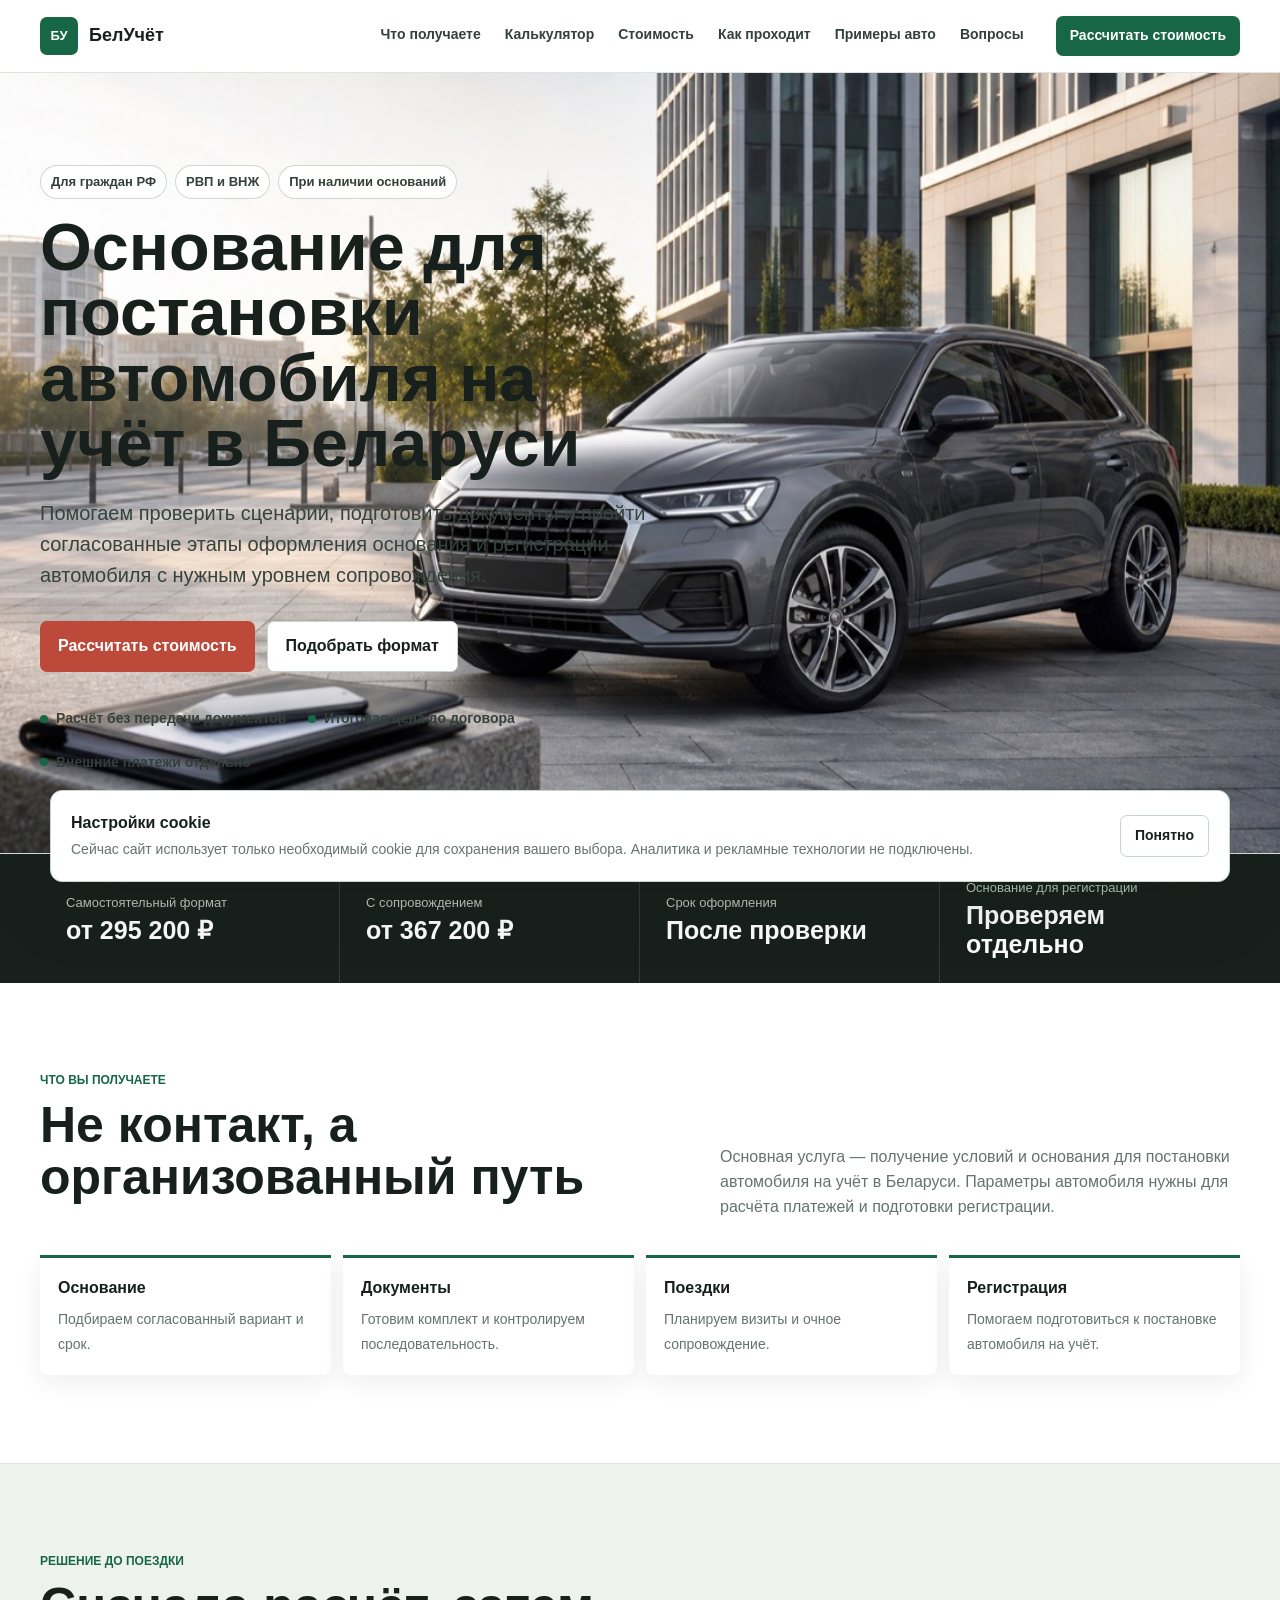
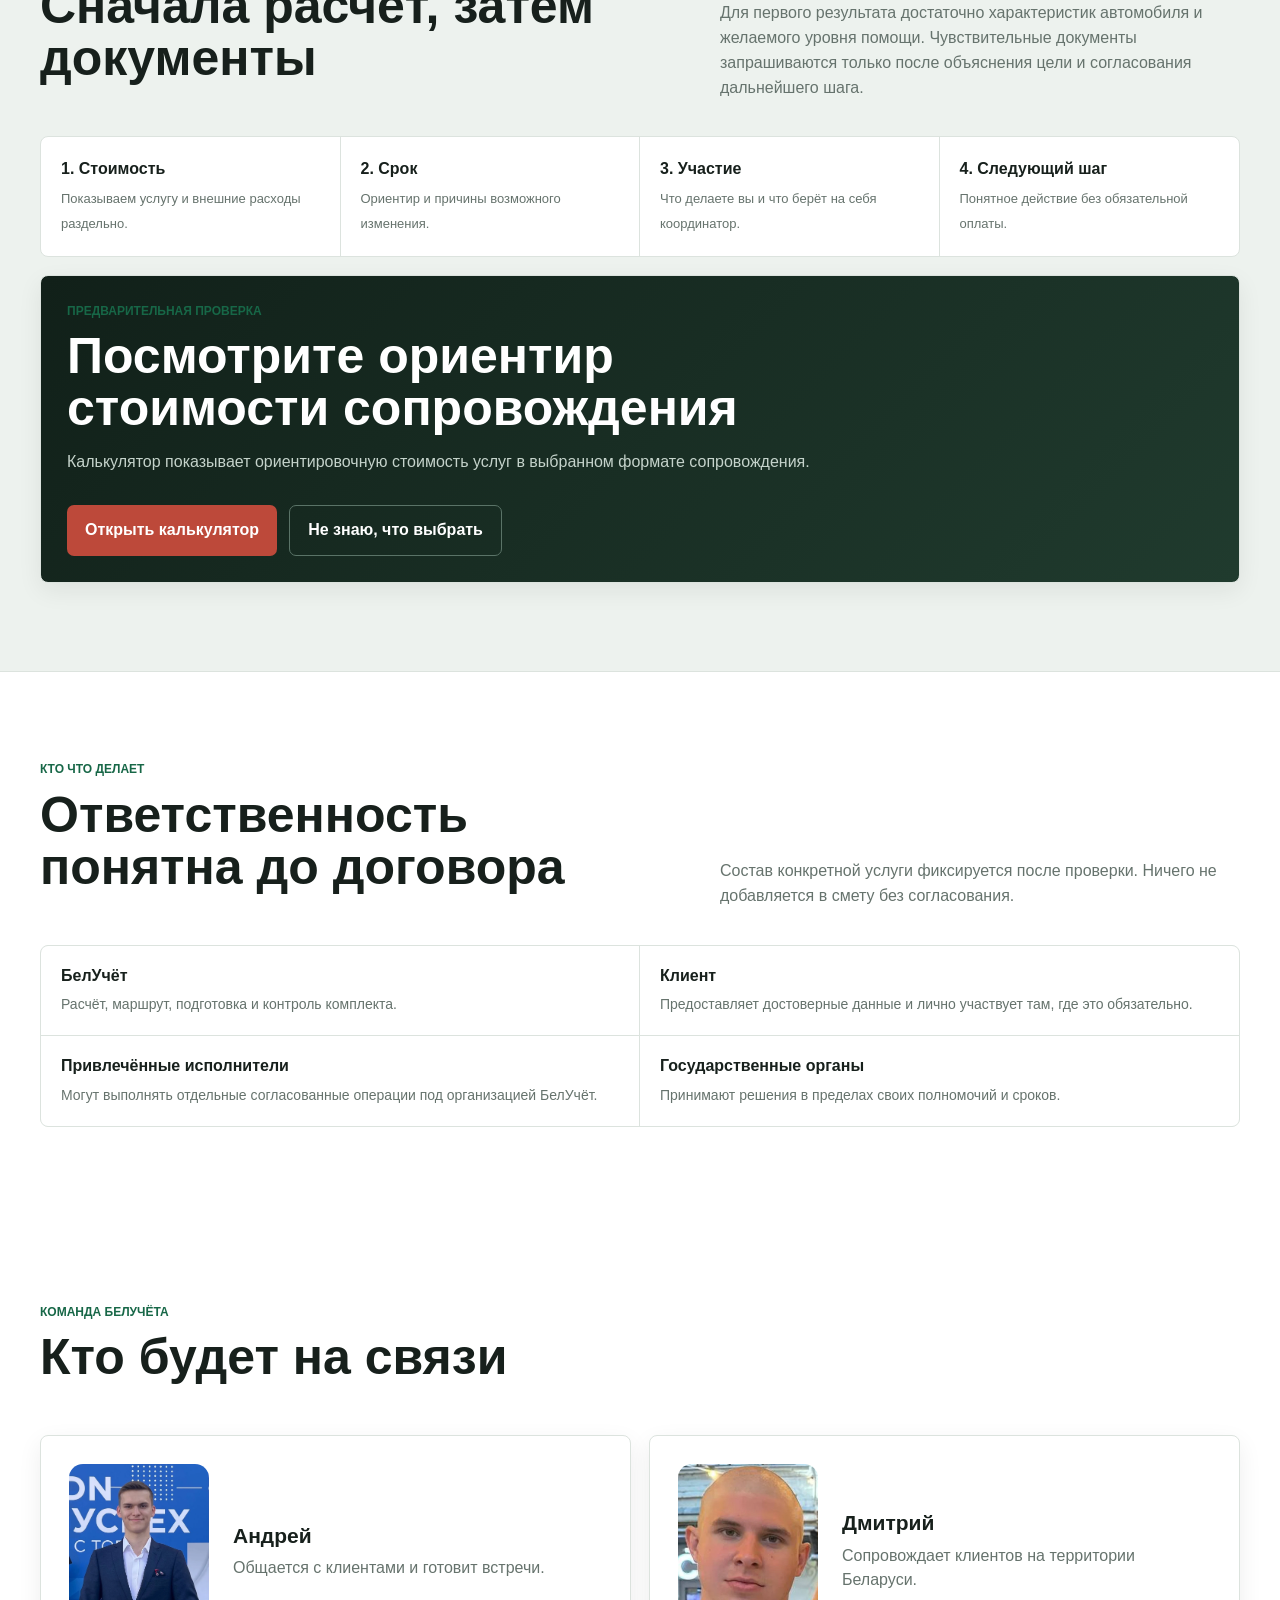
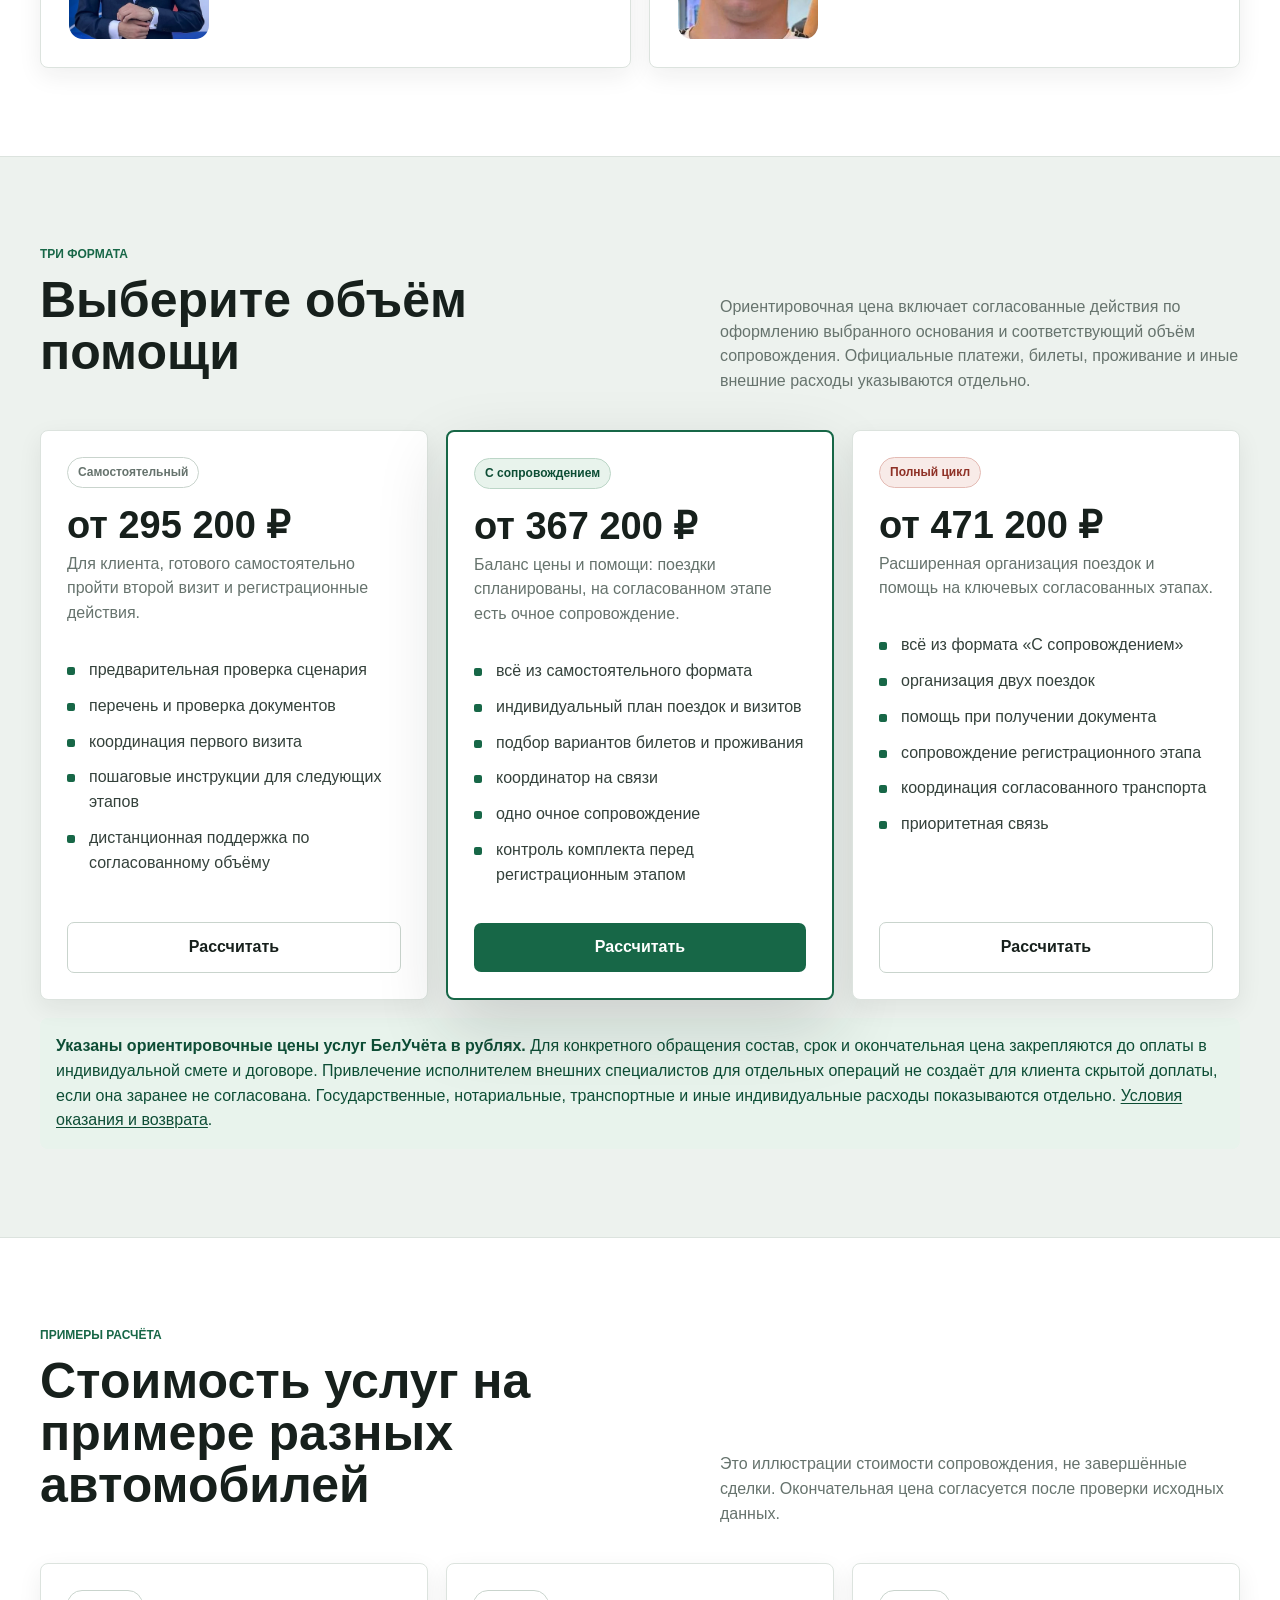
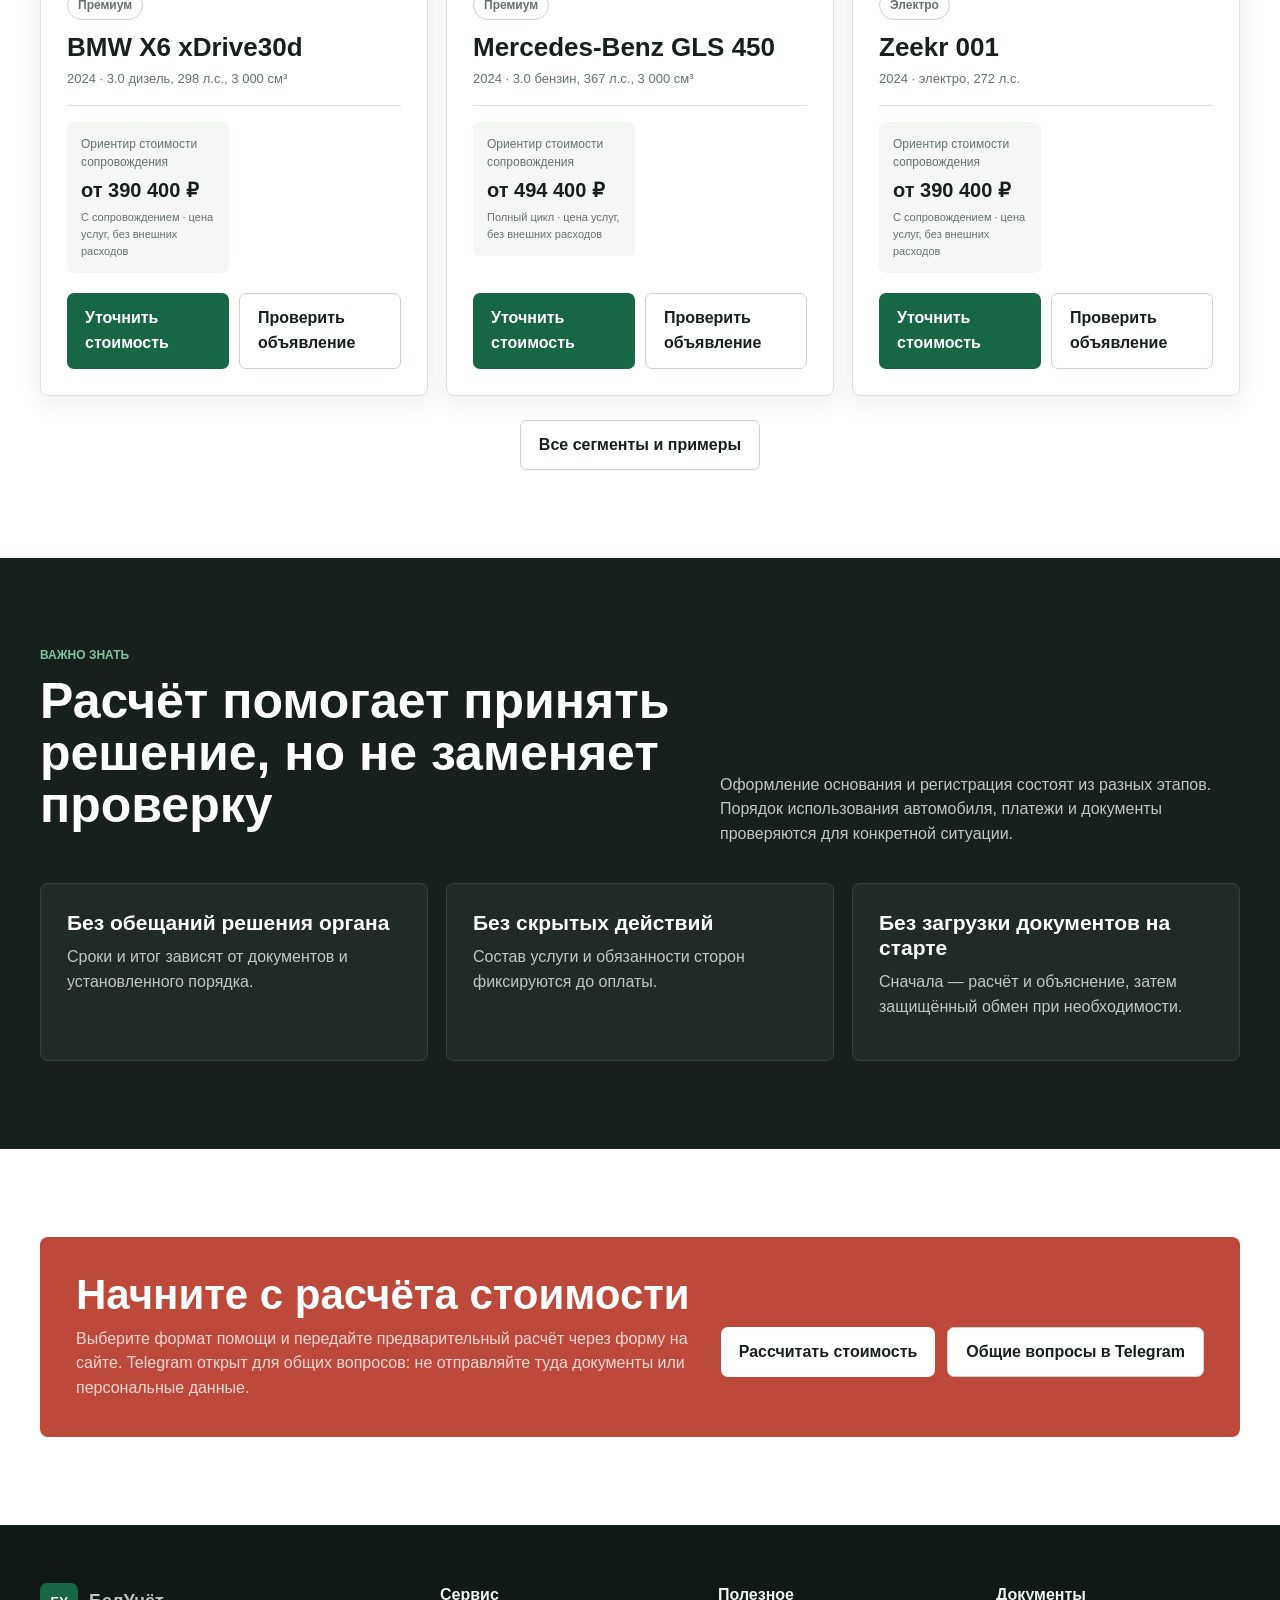
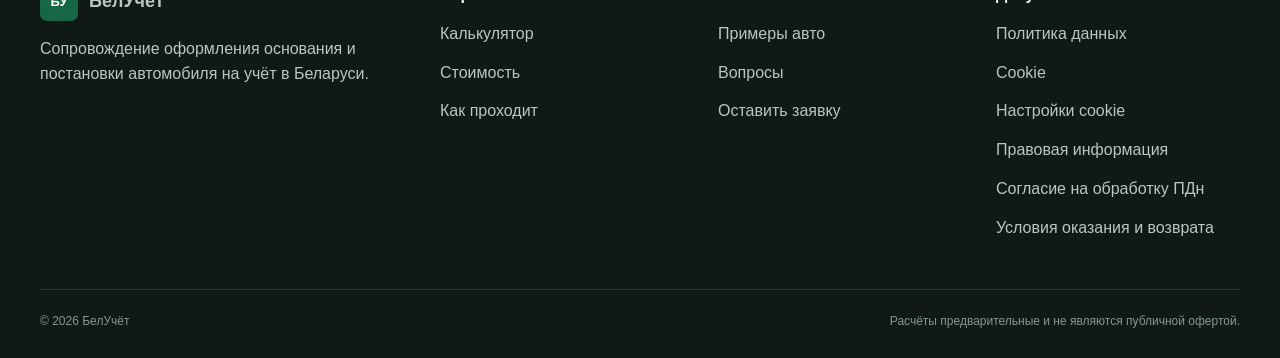
==== commit 18e804fe: "Prepare BelUchet site for client intake" ====
--- a/index.html
+++ b/index.html
@@ -7,7 +7,7 @@
   <meta name="description" content="Сопровождаем граждан РФ при оформлении применимого основания и подготовке к постановке автомобиля на учёт в Беларуси.">
   <link rel="canonical" href="https://beluchet.ru/">
   <meta property="og:title" content="БелУчёт — основание для регистрации автомобиля в Беларуси">
-  <meta property="og:description" content="Предварительный расчёт, документы, поездки и сопровождение постановки автомобиля на учёт.">
+  <meta property="og:description" content="Предварительный расчёт стоимости услуг, подготовка документов и сопровождение постановки автомобиля на учёт.">
   <meta property="og:image" content="https://beluchet.ru/assets/images/hero-belarus-auto.jpg">
   <meta property="og:type" content="website">
   <link rel="stylesheet" href="/assets/styles.css">
@@ -38,7 +38,7 @@
       </picture>
       <div class="wrap hero-content">
         <div class="hero-copy">
-          <div class="hero-kicker"><span class="hero-pill">Для граждан РФ</span><span class="hero-pill">РВП и ВНЖ</span><span class="hero-pill">Регистрация на клиента</span></div>
+          <div class="hero-kicker"><span class="hero-pill">Для граждан РФ</span><span class="hero-pill">РВП и ВНЖ</span><span class="hero-pill">При наличии оснований</span></div>
           <h1>Основание для постановки автомобиля на учёт в Беларуси</h1>
           <p class="lead">Помогаем проверить сценарий, подготовить документы и пройти согласованные этапы оформления основания и регистрации автомобиля с нужным уровнем сопровождения.</p>
           <div class="hero-actions">
@@ -54,8 +54,8 @@
       <div class="wrap price-rail-grid">
         <div class="rail-item"><span>Самостоятельный формат</span><strong>от 295 200 ₽</strong></div>
         <div class="rail-item"><span>С сопровождением</span><strong>от 367 200 ₽</strong></div>
-        <div class="rail-item"><span>Ориентир по РВП</span><strong>около 2 недель</strong></div>
-        <div class="rail-item"><span>Срок основания</span><strong>от 1 до 5 лет</strong></div>
+        <div class="rail-item"><span>Срок оформления</span><strong>После проверки</strong></div>
+        <div class="rail-item"><span>Основание для регистрации</span><strong>Проверяем отдельно</strong></div>
       </div>
     </section>
 
@@ -81,7 +81,7 @@
           <div><strong>4. Следующий шаг</strong><span>Понятное действие без обязательной оплаты.</span></div>
         </div>
         <div class="card decision-card" style="margin-top:18px">
-          <div class="section-head single" style="margin-bottom:22px"><div><div class="eyebrow">Предварительная проверка</div><h2>Получите структуру расходов за несколько минут</h2><p>Калькулятор учитывает основание, срок, формат сопровождения и ориентир утильсбора РФ для выбранного года.</p></div></div>
+          <div class="section-head single" style="margin-bottom:22px"><div><div class="eyebrow">Предварительная проверка</div><h2>Посмотрите ориентир стоимости сопровождения</h2><p>Калькулятор показывает ориентировочную стоимость услуг в выбранном формате сопровождения.</p></div></div>
           <div class="hero-actions"><a class="button red" href="/calculator/">Открыть калькулятор</a><button class="button secondary" type="button" data-open-basis-check>Не знаю, что выбрать</button></div>
         </div>
       </div>
@@ -97,21 +97,37 @@
       </div>
     </section>
 
+    <section class="section white" id="team" aria-labelledby="team-title">
+      <div class="wrap">
+        <div class="section-head single"><div><div class="eyebrow">Команда БелУчёта</div><h2 id="team-title">Кто будет на связи</h2></div></div>
+        <div class="grid two expert-grid">
+          <article class="card expert-card" id="andrey">
+            <img class="expert-portrait" src="/assets/images/experts/andrey.webp" width="734" height="1200" alt="" loading="lazy" decoding="async">
+            <div><h3>Андрей</h3><p>Общается с клиентами и готовит встречи.</p></div>
+          </article>
+          <article class="card expert-card" id="dmitry">
+            <img class="expert-portrait" src="/assets/images/experts/dmitry.webp" width="551" height="1200" alt="" loading="lazy" decoding="async">
+            <div><h3>Дмитрий</h3><p>Сопровождает клиентов на территории Беларуси.</p></div>
+          </article>
+        </div>
+      </div>
+    </section>
+
     <section class="section tint" id="tariffs">
       <div class="wrap">
-        <div class="section-head"><div><div class="eyebrow">Три формата</div><h2>Выберите объём помощи</h2></div><p>Цена включает согласованные действия по оформлению выбранного основания и соответствующий объём сопровождения. Официальные платежи, билеты, проживание и иные внешние расходы указываются отдельно.</p></div>
+        <div class="section-head"><div><div class="eyebrow">Три формата</div><h2>Выберите объём помощи</h2></div><p>Ориентировочная цена включает согласованные действия по оформлению выбранного основания и соответствующий объём сопровождения. Официальные платежи, билеты, проживание и иные внешние расходы указываются отдельно.</p></div>
         <div class="grid three">
           <article class="card price-card"><span class="tag">Самостоятельный</span><div class="price">от 295 200 ₽</div><p class="price-sub">Для клиента, готового самостоятельно пройти второй визит и регистрационные действия.</p><ul class="list"><li>предварительная проверка сценария</li><li>перечень и проверка документов</li><li>координация первого визита</li><li>пошаговые инструкции для следующих этапов</li><li>дистанционная поддержка по согласованному объёму</li></ul><a class="button secondary" href="/calculator/?package=self">Рассчитать</a></article>
-          <article class="card price-card recommended"><span class="recommend-label">Чаще выбирают</span><span class="tag green">С сопровождением</span><div class="price">от 367 200 ₽</div><p class="price-sub">Баланс цены и помощи: поездки спланированы, на согласованном этапе есть очное сопровождение.</p><ul class="list"><li>всё из самостоятельного формата</li><li>индивидуальный план поездок и визитов</li><li>подбор вариантов билетов и проживания</li><li>координатор на связи</li><li>одно очное сопровождение</li><li>контроль комплекта перед регистрационным этапом</li></ul><a class="button" href="/calculator/?package=assisted">Рассчитать</a></article>
+          <article class="card price-card recommended"><span class="tag green">С сопровождением</span><div class="price">от 367 200 ₽</div><p class="price-sub">Баланс цены и помощи: поездки спланированы, на согласованном этапе есть очное сопровождение.</p><ul class="list"><li>всё из самостоятельного формата</li><li>индивидуальный план поездок и визитов</li><li>подбор вариантов билетов и проживания</li><li>координатор на связи</li><li>одно очное сопровождение</li><li>контроль комплекта перед регистрационным этапом</li></ul><a class="button" href="/calculator/?package=assisted">Рассчитать</a></article>
           <article class="card price-card"><span class="tag red">Полный цикл</span><div class="price">от 471 200 ₽</div><p class="price-sub">Расширенная организация поездок и помощь на ключевых согласованных этапах.</p><ul class="list"><li>всё из формата «С сопровождением»</li><li>организация двух поездок</li><li>помощь при получении документа</li><li>сопровождение регистрационного этапа</li><li>координация согласованного транспорта</li><li>приоритетная связь</li></ul><a class="button secondary" href="/calculator/?package=full">Рассчитать</a></article>
         </div>
-        <div class="price-note"><strong>Стоимость услуг указана в рублях и рассчитана из прежних валютных цен по фиксированному соотношению 80 ₽ за 1 USD.</strong> Для конкретного обращения состав, срок и окончательная цена закрепляются до оплаты в индивидуальной смете и договоре. Привлечение исполнителем внешних специалистов для отдельных операций не создаёт для клиента скрытой доплаты, если она заранее не согласована. Государственные, нотариальные, транспортные и иные индивидуальные расходы показываются отдельно. <a href="/terms/" class="text-link">Условия оказания и возврата</a>.</div>
+        <div class="price-note"><strong>Указаны ориентировочные цены услуг БелУчёта в рублях.</strong> Для конкретного обращения состав, срок и окончательная цена закрепляются до оплаты в индивидуальной смете и договоре. Привлечение исполнителем внешних специалистов для отдельных операций не создаёт для клиента скрытой доплаты, если она заранее не согласована. Государственные, нотариальные, транспортные и иные индивидуальные расходы показываются отдельно. <a href="/terms/" class="text-link">Условия оказания и возврата</a>.</div>
       </div>
     </section>
 
     <section class="section white">
       <div class="wrap">
-        <div class="section-head"><div><div class="eyebrow">Выгода на примерах</div><h2>Сравните расчёты по популярным моделям</h2></div><p>В каждой карточке сразу видны возможная выгода, ориентир цены авто и расходы на сопровождение. Цифры — предварительные ориентиры.</p></div>
+        <div class="section-head"><div><div class="eyebrow">Примеры расчёта</div><h2>Стоимость услуг на примере разных автомобилей</h2></div><p>Это иллюстрации стоимости сопровождения, не завершённые сделки. Окончательная цена согласуется после проверки исходных данных.</p></div>
         <div class="grid three car-examples-grid" data-car-examples data-featured-only="true" data-feature-limit="3"></div>
         <div class="center" style="margin-top:24px"><a class="button secondary" href="/cases/">Все сегменты и примеры</a></div>
       </div>
@@ -124,13 +140,13 @@
       </div>
     </section>
 
-    <section class="section white"><div class="wrap"><div class="cta-band"><div><h2>Начните с расчёта стоимости</h2><p>Укажите автомобиль, срок основания и формат помощи. Результат можно передать менеджеру без повторного заполнения.</p></div><a class="button" href="/calculator/">Рассчитать сценарий</a></div></div></section>
+    <section class="section white"><div class="wrap"><div class="cta-band"><div><h2>Начните с расчёта стоимости</h2><p>Выберите формат помощи и передайте предварительный расчёт через форму на сайте. Telegram открыт для общих вопросов: не отправляйте туда документы или персональные данные.</p></div><div class="hero-actions"><a class="button" href="/calculator/">Рассчитать стоимость</a><a class="button secondary" href="https://t.me/beluchet" data-telegram-link target="_blank" rel="noopener noreferrer">Общие вопросы в Telegram</a></div></div></div></section>
   </main>
 
   <dialog data-basis-dialog aria-labelledby="basis-dialog-title">
     <form class="modal-card basis-form" data-basis-form>
       <div class="modal-head"><div><div class="eyebrow">Подбор формата</div><h2 id="basis-dialog-title">Ответьте на два вопроса</h2></div><button class="icon-button" type="button" aria-label="Закрыть" onclick="this.closest('dialog').close()">×</button></div>
-      <fieldset><legend>Какое основание рассматриваете?</legend><div class="choice-grid"><label class="choice-card"><input type="radio" name="basis" value="rvp" checked><span><strong>РВП</strong><small>Основной сценарий на 1–5 лет.</small></span></label><label class="choice-card"><input type="radio" name="basis" value="unsure"><span><strong>Нужна рекомендация</strong><small>Сначала сравним доступные варианты.</small></span></label></div></fieldset>
+      <fieldset><legend>Какое основание рассматриваете?</legend><div class="choice-grid"><label class="choice-card"><input type="radio" name="basis" value="rvp" checked><span><strong>РВП</strong><small>Основание и срок уточняются после проверки.</small></span></label><label class="choice-card"><input type="radio" name="basis" value="unsure"><span><strong>Нужна рекомендация</strong><small>Сначала сравним доступные варианты.</small></span></label></div></fieldset>
       <fieldset><legend>Как хотите проходить визиты?</legend><div class="choice-grid"><label class="choice-card"><input type="radio" name="visits" value="self" checked><span><strong>Часть самостоятельно</strong><small>Минимальная стоимость сопровождения.</small></span></label><label class="choice-card"><input type="radio" name="visits" value="minimum"><span><strong>Максимум организации</strong><small>Координатор на ключевых этапах.</small></span></label></div></fieldset>
       <button class="button" type="submit">Показать следующий шаг</button><div class="basis-result" data-basis-result hidden></div>
     </form>
--- a/assets/styles.css
+++ b/assets/styles.css
@@ -550,3 +550,18 @@
   html { scroll-behavior: auto; }
   *, *::before, *::after { transition: none !important; }
 }
+
+/* Expert cards and non-blocking form feedback */
+.expert-grid { gap: 18px; }
+.expert-card { display: flex; align-items: center; gap: clamp(14px, 2.5vw, 24px); padding: clamp(16px, 3vw, 28px); }
+.expert-portrait { display: block; width: clamp(72px, 16vw, 140px); height: auto; aspect-ratio: 4 / 5; object-fit: cover; object-position: center; border-radius: 14px; flex: none; }
+.expert-card h3 { margin: 0 0 8px; }
+.expert-card p { margin: 0; color: var(--muted); }
+.lead-feedback:not(:empty) { margin: 12px 0 0; color: #9f2525; font-weight: 600; }
+.lead-feedback:focus { outline: 2px solid currentColor; outline-offset: 4px; }
+#andrey .expert-portrait { object-position: center 27%; }
+#dmitry .expert-portrait { object-position: center 60%; }
+.service-estimate-total { margin: 12px 0 18px; font-size: clamp(1.75rem, 4vw, 2.6rem); font-weight: 750; }
+.service-estimate-details { margin: 16px 0; }
+.service-estimate-details > div { display: flex; justify-content: space-between; gap: 12px; margin: 8px 0; }
+.service-estimate-details dd { margin: 0; white-space: nowrap; font-weight: 650; }
